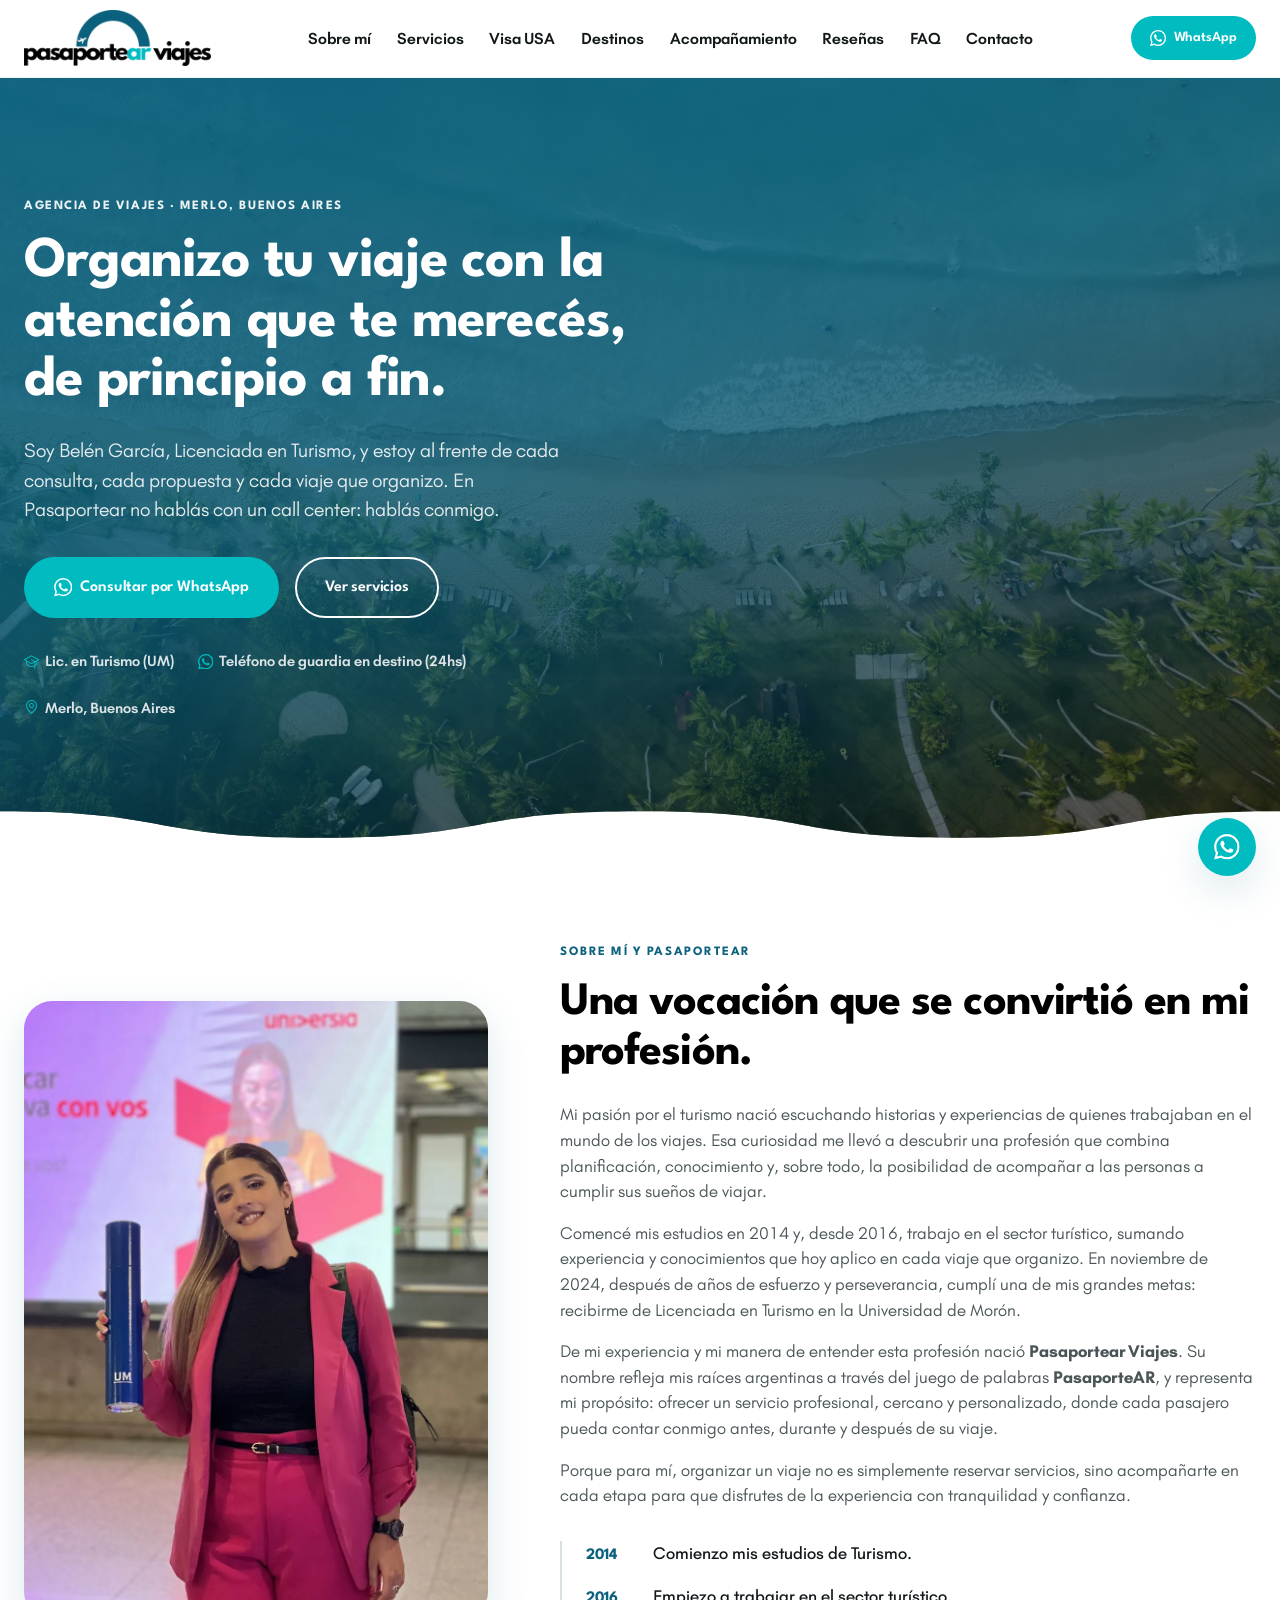
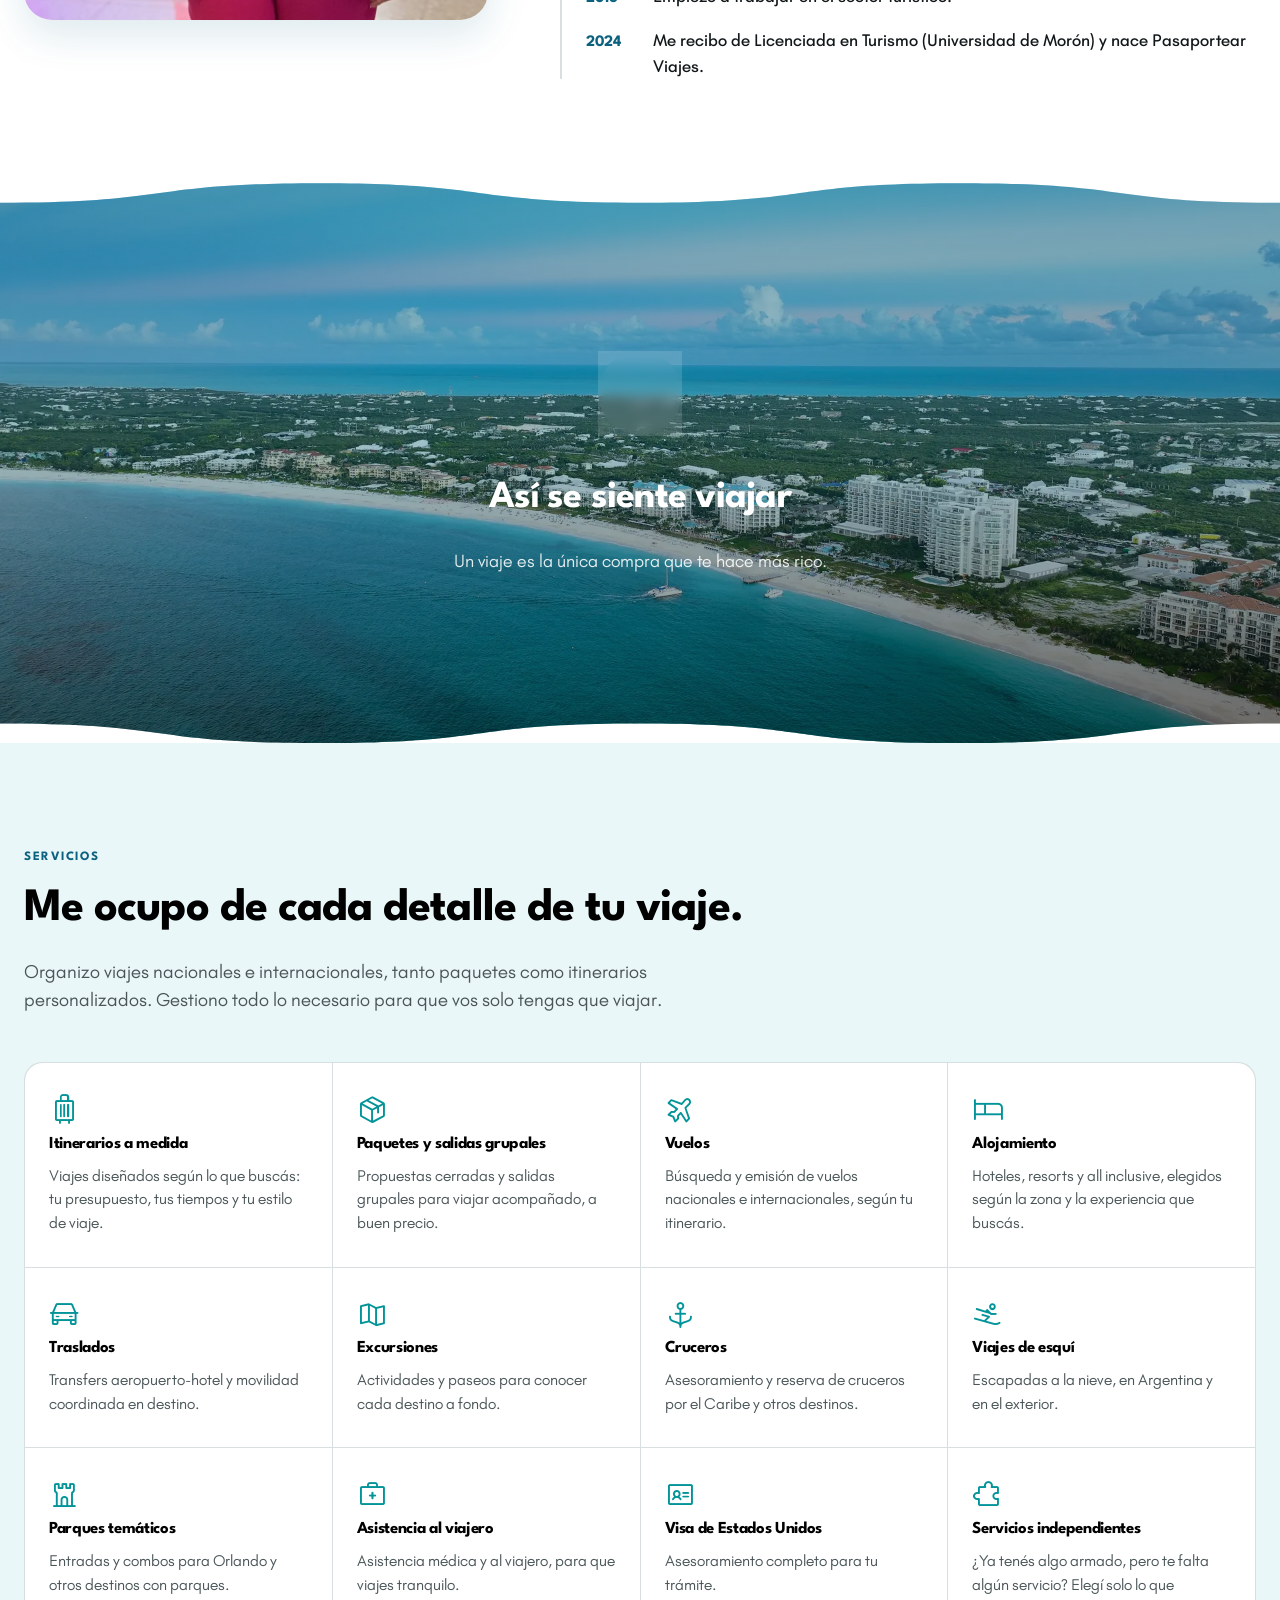
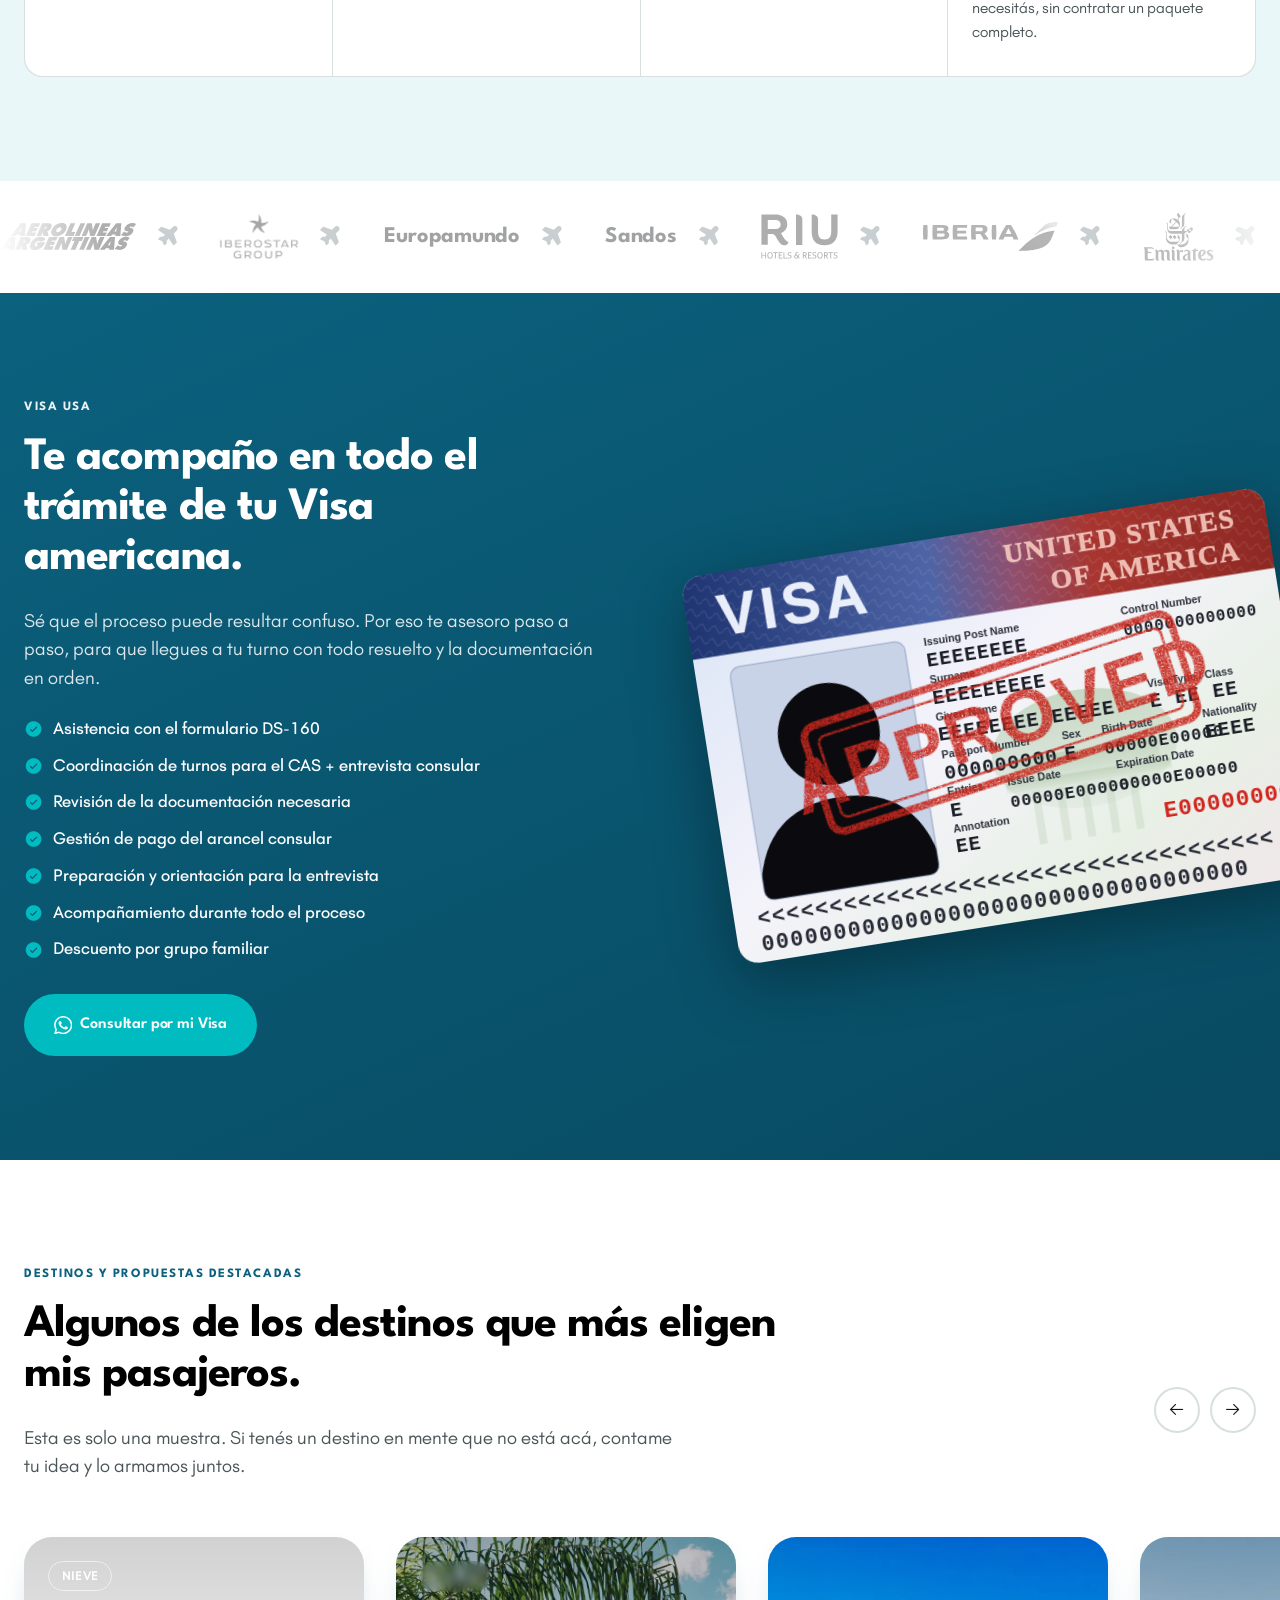
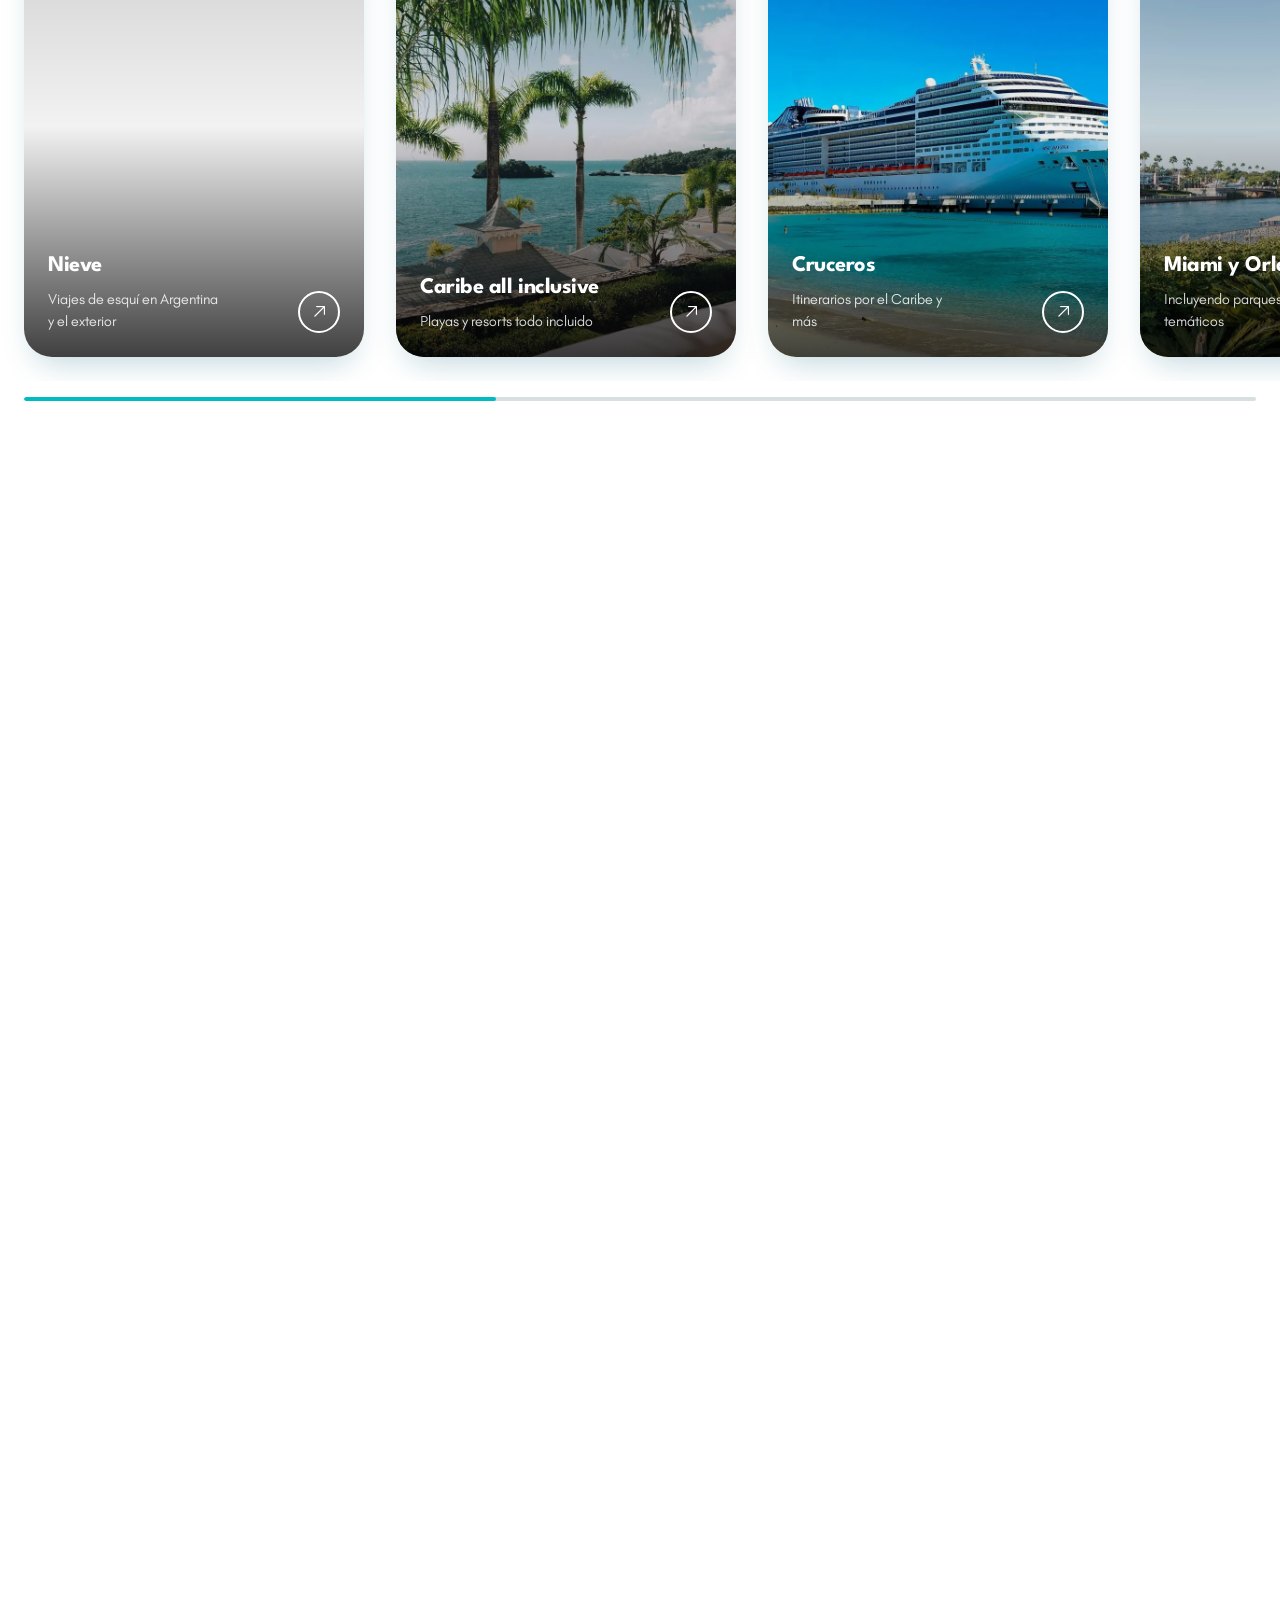
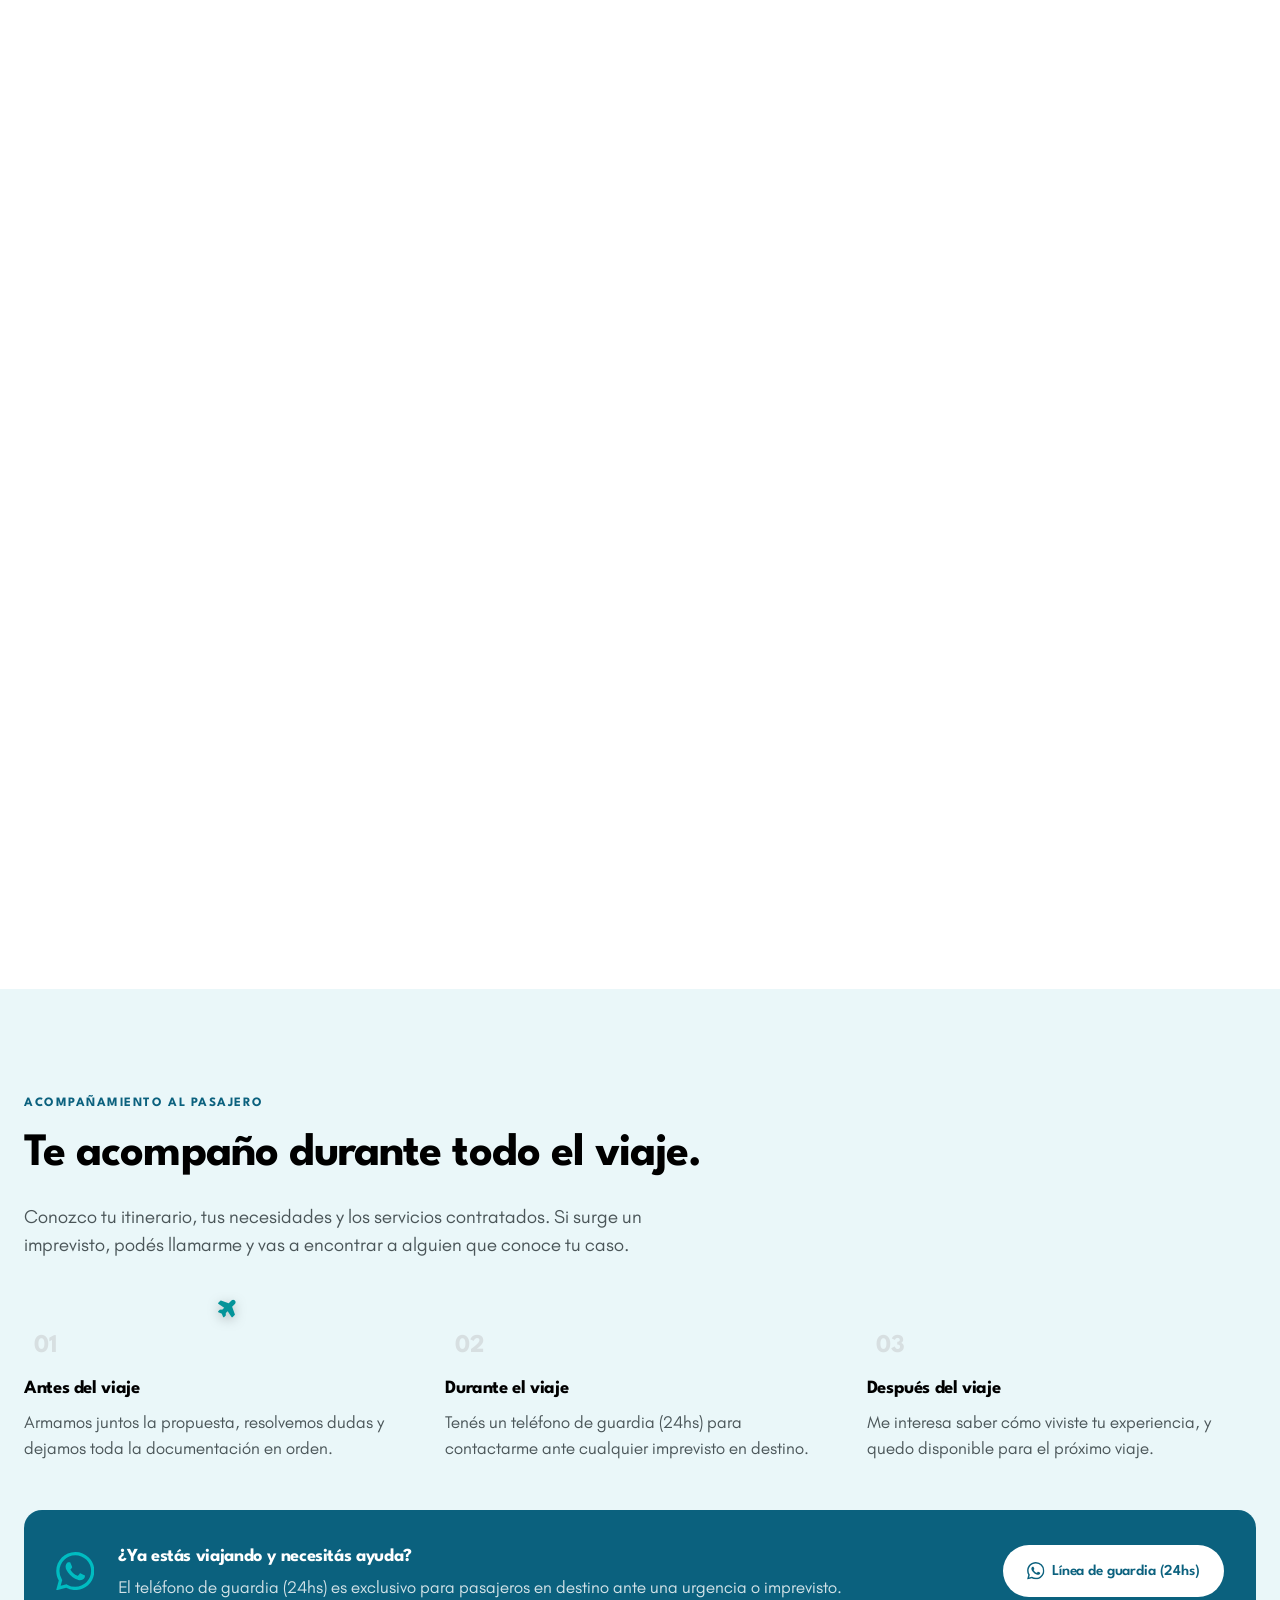
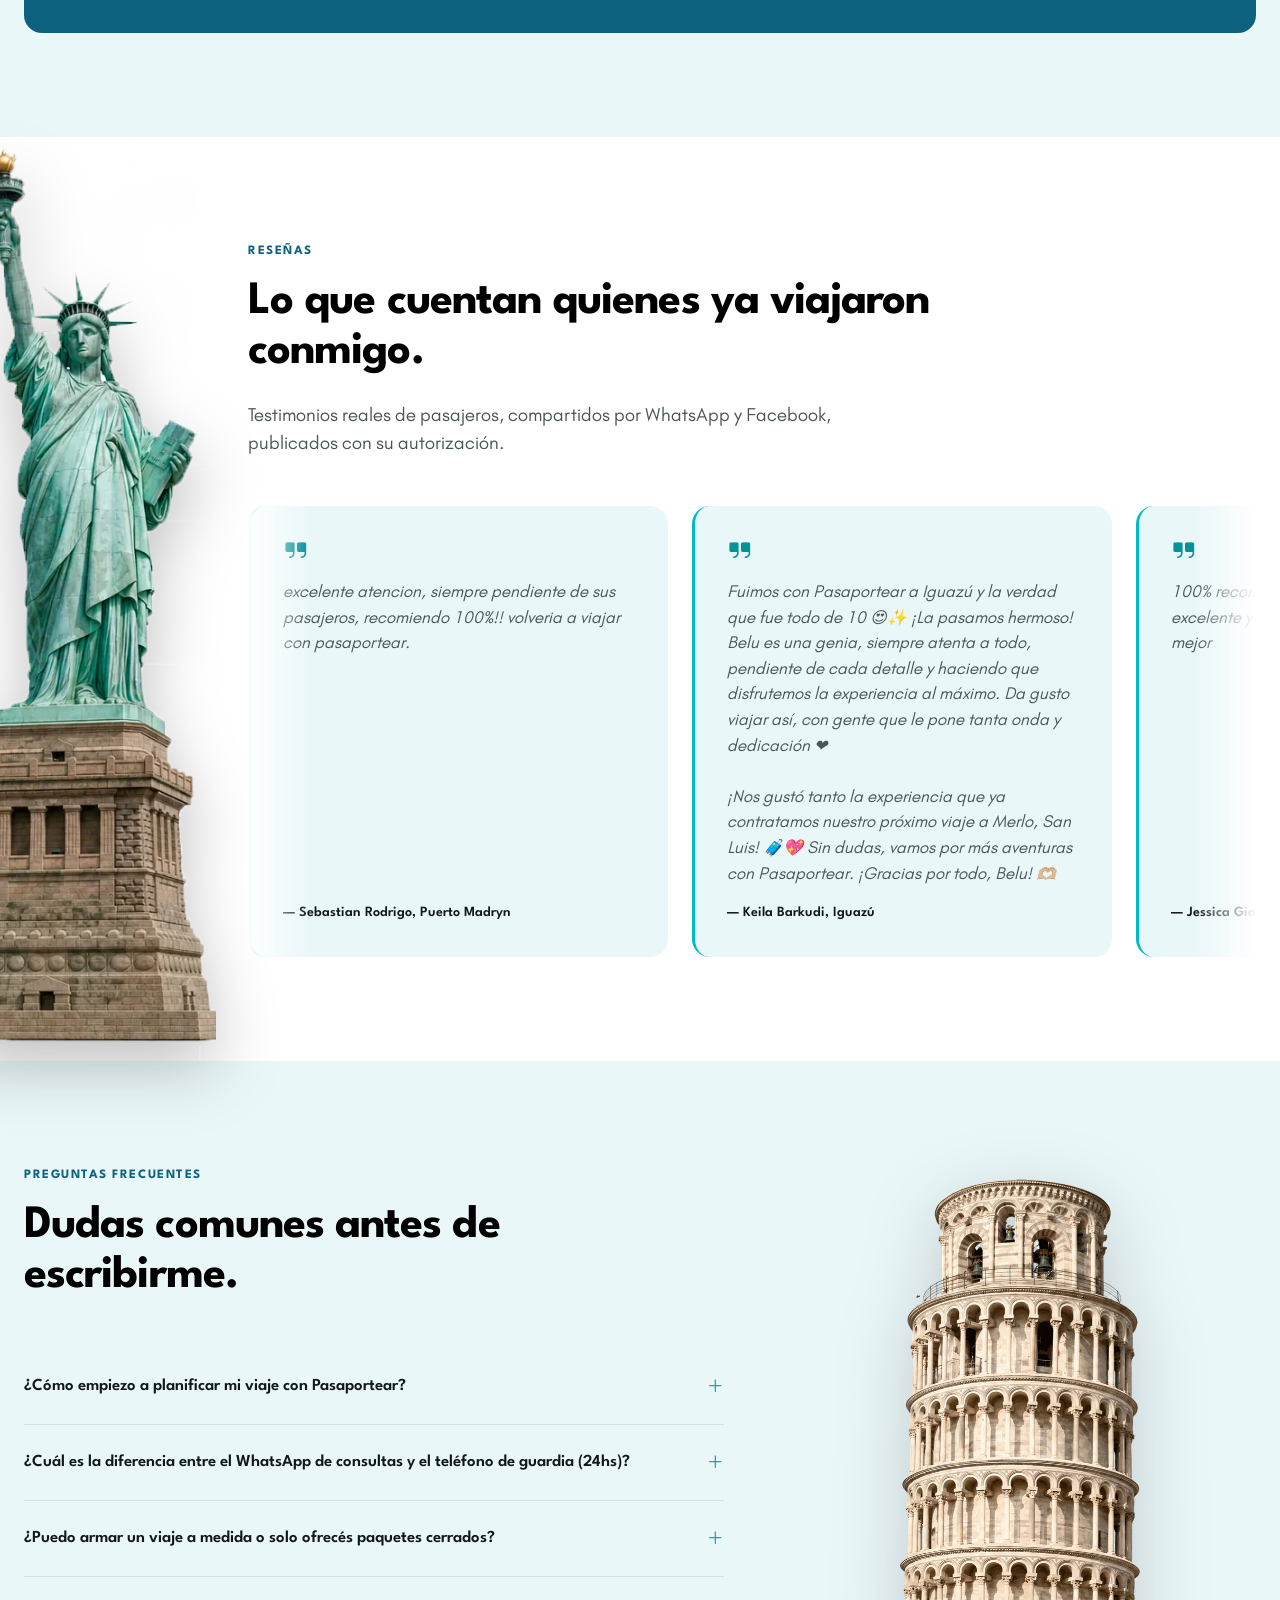
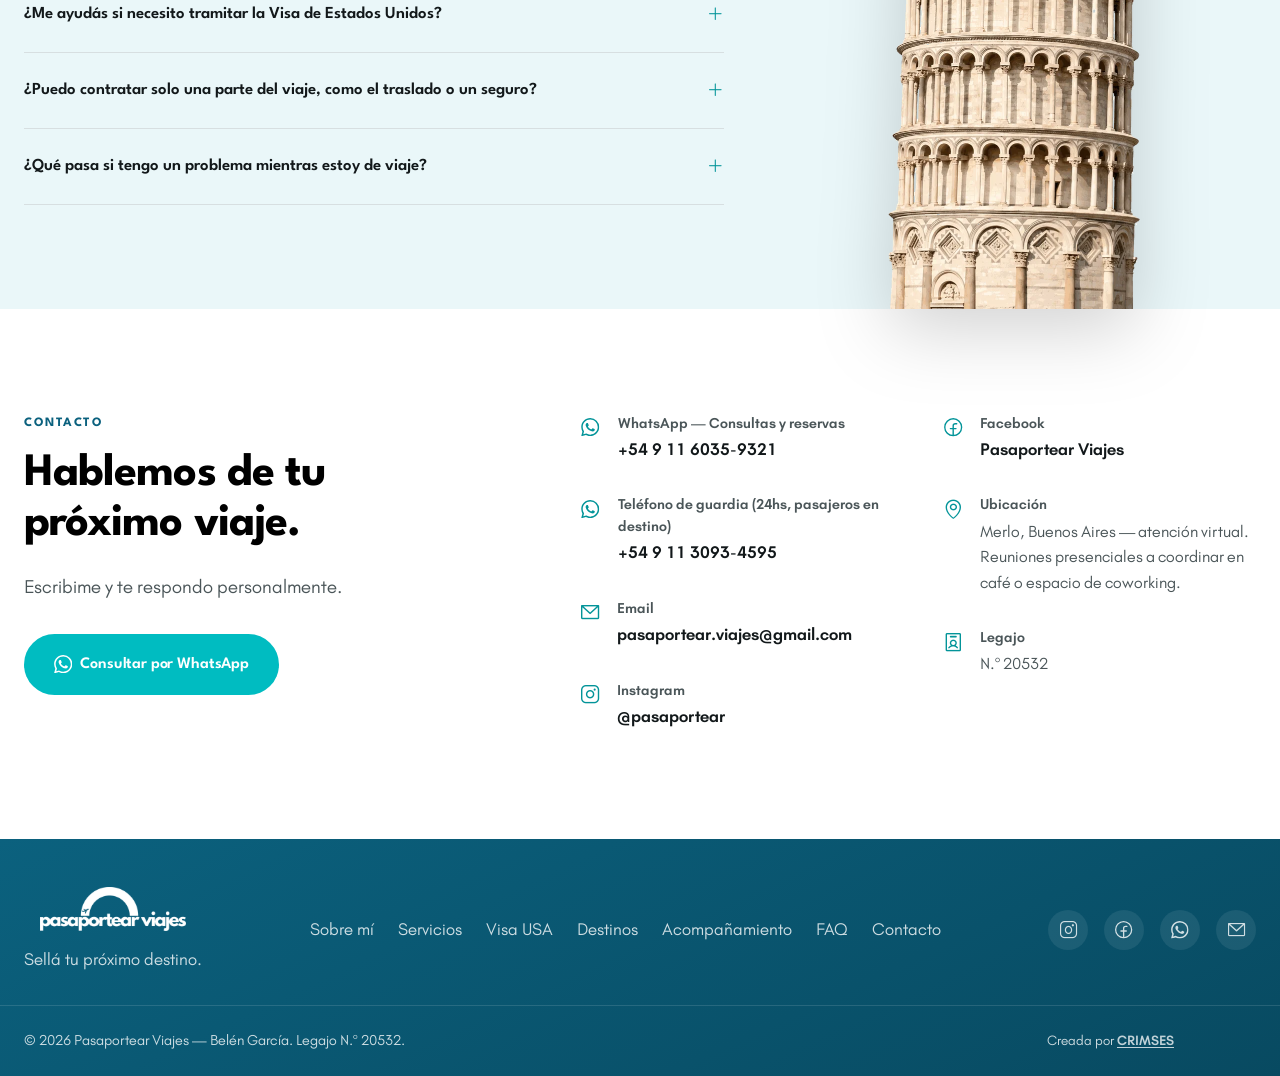
==== index.html @ 2d6febe3 "Facebook de contorno (Phosphor) y contacto con separacion uniforme (columnas independientes) Co-Auth" ====
<!DOCTYPE html>
<html lang="es-AR">
<head>
<meta charset="UTF-8">
<meta name="viewport" content="width=device-width, initial-scale=1.0">
<title>Pasaportear Viajes — Agencia de viajes personalizada | Belén García</title>
<meta name="description" content="Agencia de viajes a cargo de Belén García, Lic. en Turismo. Paquetes, itinerarios a medida, asesoramiento de Visa USA y acompañamiento personal antes, durante y después de tu viaje. Con base en Merlo, Buenos Aires.">

<!-- Favicon -->
<link rel="icon" type="image/png" href="assets/img/favicon.png?v=2">
<link rel="apple-touch-icon" href="assets/img/apple-touch-icon.png">

<!-- Fonts: preload self-hosted woff2 -->
<link rel="preload" href="assets/fonts/league-spartan-variable.woff2" as="font" type="font/woff2" crossorigin>
<link rel="preload" href="assets/fonts/glacial-indifference-regular.woff2" as="font" type="font/woff2" crossorigin>
<link rel="preload" href="assets/fonts/phosphor.woff2" as="font" type="font/woff2" crossorigin>
<link rel="preload" href="assets/fonts/phosphor-fill.woff2" as="font" type="font/woff2" crossorigin>

<!-- Imagen principal (LCP): se descarga en paralelo con el CSS -->
<link rel="preload" as="image" href="assets/img/hero-bg-v2-1920.webp"
      imagesrcset="assets/img/hero-bg-v2-960.webp 960w, assets/img/hero-bg-v2-1920.webp 1920w" imagesizes="100vw" fetchpriority="high">

<link rel="stylesheet" href="assets/css/style.css">
</head>
<body>

<!-- Íconos SVG (WhatsApp: Simple Icons, CC0 · Facebook: Phosphor Icons, MIT) -->
<svg style="display:none" aria-hidden="true">
  <symbol id="icon-facebook" viewBox="0 0 256 256"><path d="M128,24A104,104,0,1,0,232,128,104.11,104.11,0,0,0,128,24Zm8,191.63V152h24a8,8,0,0,0,0-16H136V112a16,16,0,0,1,16-16h16a8,8,0,0,0,0-16H152a32,32,0,0,0-32,32v24H96a8,8,0,0,0,0,16h24v63.63a88,88,0,1,1,16,0Z"/></symbol>
  <symbol id="icon-whatsapp" viewBox="0 0 24 24"><path d="M17.472 14.382c-.297-.149-1.758-.867-2.03-.967-.273-.099-.471-.148-.67.15-.197.297-.767.966-.94 1.164-.173.199-.347.223-.644.075-.297-.15-1.255-.463-2.39-1.475-.883-.788-1.48-1.761-1.653-2.059-.173-.297-.018-.458.13-.606.134-.133.298-.347.446-.52.149-.174.198-.298.298-.497.099-.198.05-.371-.025-.52-.075-.149-.669-1.612-.916-2.207-.242-.579-.487-.5-.669-.51-.173-.008-.371-.01-.57-.01-.198 0-.52.074-.792.372-.272.297-1.04 1.016-1.04 2.479 0 1.462 1.065 2.875 1.213 3.074.149.198 2.096 3.2 5.077 4.487.709.306 1.262.489 1.694.625.712.227 1.36.195 1.871.118.571-.085 1.758-.719 2.006-1.413.248-.694.248-1.289.173-1.413-.074-.124-.272-.198-.57-.347m-5.421 7.403h-.004a9.87 9.87 0 01-5.031-1.378l-.361-.214-3.741.982.998-3.648-.235-.374a9.86 9.86 0 01-1.51-5.26c.001-5.45 4.436-9.884 9.888-9.884 2.64 0 5.122 1.03 6.988 2.898a9.825 9.825 0 012.893 6.994c-.003 5.45-4.437 9.884-9.885 9.884m8.413-18.297A11.815 11.815 0 0012.05 0C5.495 0 .16 5.335.157 11.892c0 2.096.547 4.142 1.588 5.945L.057 24l6.305-1.654a11.882 11.882 0 005.683 1.448h.005c6.554 0 11.89-5.335 11.893-11.893a11.821 11.821 0 00-3.48-8.413Z"/></symbol>
</svg>

<a class="skip-link" href="#inicio">Saltar al contenido</a>

<!-- ======================= HEADER ======================= -->
<header class="site-header" id="site-header">
  <div class="container site-header__row">
    <a href="#inicio" class="site-header__brand" aria-label="Pasaportear Viajes - inicio">
      <img src="assets/img/logo-horizontal.webp" width="420" height="126" alt="Pasaportear Viajes" class="site-header__logo" fetchpriority="high">
    </a>

    <nav class="main-nav" id="main-nav" aria-label="Navegación principal">
      <ul class="main-nav__list">
        <li><a href="#sobre-mi">Sobre mí</a></li>
        <li><a href="#servicios">Servicios</a></li>
        <li><a href="#visa-usa">Visa USA</a></li>
        <li><a href="#destinos">Destinos</a></li>
        <li><a href="#acompanamiento">Acompañamiento</a></li>
        <li><a href="#resenas">Reseñas</a></li>
        <li><a href="#faq">FAQ</a></li>
        <li><a href="#contacto">Contacto</a></li>
      </ul>
    </nav>

    <div class="site-header__actions">
      <a href="https://wa.me/5491160359321?text=Hola%20Bel%C3%A9n%2C%20quiero%20consultar%20por%20un%20viaje"
         class="btn btn--whatsapp btn--sm" target="_blank" rel="noopener">
        <svg class="icon-svg icon-wa" aria-hidden="true"><use href="#icon-whatsapp"></use></svg> WhatsApp
      </a>
      <button class="nav-toggle" id="nav-toggle" aria-label="Abrir menú" aria-expanded="false" aria-controls="main-nav">
        <span></span><span></span><span></span>
      </button>
    </div>
  </div>
</header>

<!-- Floating WhatsApp (mobile persistent) -->
<a href="https://wa.me/5491160359321?text=Hola%20Bel%C3%A9n%2C%20quiero%20consultar%20por%20un%20viaje"
   class="whatsapp-float" target="_blank" rel="noopener" aria-label="Consultar por WhatsApp">
  <svg class="icon-svg icon-wa" aria-hidden="true"><use href="#icon-whatsapp"></use></svg>
</a>

<main id="inicio">

  <!-- Definiciones SVG reutilizables (bordes ondulados) -->
  <svg width="0" height="0" style="position: absolute" aria-hidden="true">
    <defs>
      <clipPath id="hero-wave-bottom" clipPathUnits="objectBoundingBox">
        <path d="M0,0
          L1,0
          L1,0.965
          C0.8625,0.965 0.8875,1 0.75,1
          C0.6125,1 0.6375,0.965 0.5,0.965
          C0.3625,0.965 0.3875,1 0.25,1
          C0.1125,1 0.1375,0.965 0,0.965
          Z" />
      </clipPath>
      <clipPath id="video-divider-wave" clipPathUnits="objectBoundingBox">
        <path d="M0,0.035
          C0.1375,0.035 0.1125,0 0.25,0
          C0.3875,0 0.3625,0.035 0.5,0.035
          C0.6375,0.035 0.6125,0 0.75,0
          C0.8875,0 0.8625,0.035 1,0.035
          L1,0.965
          C0.8625,0.965 0.8875,1 0.75,1
          C0.6125,1 0.6375,0.965 0.5,0.965
          C0.3625,0.965 0.3875,1 0.25,1
          C0.1125,1 0.1375,0.965 0,0.965
          Z" />
      </clipPath>
    </defs>
  </svg>

  <!-- ======================= 1. INICIO / HERO ======================= -->
  <section class="hero">
    <div class="hero__bg" aria-hidden="true">
      <img src="assets/img/hero-bg-v2-1920.webp" srcset="assets/img/hero-bg-v2-960.webp 960w, assets/img/hero-bg-v2-1920.webp 1920w" sizes="100vw" width="1920" height="1419" alt="" fetchpriority="high" decoding="async">
    </div>
    <div class="hero__polaroid" aria-hidden="true">
      <picture>
        <source media="(min-width: 901px)" srcset="assets/img/polaroid.webp">
        <!-- en celular las fotos están ocultas: se usa un pixel transparente y no se descarga nada -->
        <img src="[data-uri]" width="1024" height="1024" alt="" decoding="async">
      </picture>
    </div>
    <div class="container">
      <div class="hero__content reveal">
        <p class="eyebrow eyebrow--light">Agencia de viajes · Merlo, Buenos Aires</p>
        <h1 class="hero__title">Organizo tu viaje con la atención que te merecés, de principio a fin.</h1>
        <p class="hero__lead">
          Soy Belén García, Licenciada en Turismo, y estoy al frente de cada consulta, cada propuesta
          y cada viaje que organizo. En Pasaportear no hablás con un call center: hablás conmigo.
        </p>
        <div class="hero__actions">
          <a href="https://wa.me/5491160359321?text=Hola%20Bel%C3%A9n%2C%20quiero%20consultar%20por%20un%20viaje"
             class="btn btn--whatsapp btn--lg" target="_blank" rel="noopener">
            <svg class="icon-svg icon-wa" aria-hidden="true"><use href="#icon-whatsapp"></use></svg> Consultar por WhatsApp
          </a>
          <a href="#servicios" class="btn btn--ghost-light btn--lg">Ver servicios</a>
        </div>
        <ul class="hero__trust">
          <li><i class="ph ph-graduation-cap"></i> Lic. en Turismo (UM)</li>
          <li><svg class="icon-svg icon-wa" aria-hidden="true"><use href="#icon-whatsapp"></use></svg> Teléfono de guardia en destino (24hs)</li>
          <li><i class="ph ph-map-pin"></i> Merlo, Buenos Aires</li>
        </ul>
      </div>
    </div>
  </section>

  <!-- ======================= 2. SOBRE MÍ ======================= -->
  <section class="section" id="sobre-mi">
    <div class="container about__grid">
      <div class="about__media reveal">
        <img src="assets/img/belen-sobre-mi.webp" width="960" height="1280" alt="Belén García, Licenciada en Turismo, sonriendo con su diploma en la Universidad de Morón" class="about__photo" loading="lazy" decoding="async">
      </div>

      <div class="about__content reveal">
        <p class="eyebrow">Sobre mí y Pasaportear</p>
        <h2 class="section-title">Una vocación que se convirtió en mi profesión.</h2>
        <p>
          Mi pasión por el turismo nació escuchando historias y experiencias de quienes trabajaban
          en el mundo de los viajes. Esa curiosidad me llevó a descubrir una profesión que combina
          planificación, conocimiento y, sobre todo, la posibilidad de acompañar a las personas a
          cumplir sus sueños de viajar.
        </p>
        <p>
          Comencé mis estudios en 2014 y, desde 2016, trabajo en el sector turístico, sumando
          experiencia y conocimientos que hoy aplico en cada viaje que organizo. En noviembre de
          2024, después de años de esfuerzo y perseverancia, cumplí una de mis grandes metas:
          recibirme de Licenciada en Turismo en la Universidad de Morón.
        </p>
        <p>
          De mi experiencia y mi manera de entender esta profesión nació
          <strong>Pasaportear Viajes</strong>. Su nombre refleja mis raíces argentinas a través del
          juego de palabras <strong>PasaporteAR</strong>, y representa mi propósito: ofrecer un
          servicio profesional, cercano y personalizado, donde cada pasajero pueda contar conmigo
          antes, durante y después de su viaje.
        </p>
        <p>
          Porque para mí, organizar un viaje no es simplemente reservar servicios, sino
          acompañarte en cada etapa para que disfrutes de la experiencia con tranquilidad y
          confianza.
        </p>

        <ol class="timeline">
          <li class="timeline__item">
            <span class="timeline__year">2014</span>
            <span class="timeline__text">Comienzo mis estudios de Turismo.</span>
          </li>
          <li class="timeline__item">
            <span class="timeline__year">2016</span>
            <span class="timeline__text">Empiezo a trabajar en el sector turístico.</span>
          </li>
          <li class="timeline__item">
            <span class="timeline__year">2024</span>
            <span class="timeline__text">Me recibo de Licenciada en Turismo (Universidad de Morón) y nace Pasaportear Viajes.</span>
          </li>
        </ol>
      </div>
    </div>
  </section>

  <section class="video-divider reveal" id="video-divider" aria-label="Video de Pasaportear Viajes">
    <div class="video-divider__media">
      <img src="assets/img/turcas-y-caicos.webp" width="1920" height="1080" alt="" class="video-divider__poster" loading="lazy" decoding="async">
    </div>
    <div class="video-divider__overlay">
      <button type="button" class="video-divider__play" id="video-divider-play" aria-label="Reproducir video">
        <i class="ph-fill ph-play"></i>
      </button>
      <h2 class="video-divider__title">Así se siente viajar</h2>
      <p class="video-divider__subtitle">Un viaje es la única compra que te hace más rico.</p>
    </div>
    <video class="video-divider__video" id="video-divider-video" playsinline preload="none"
           data-poster="assets/img/turcas-y-caicos.webp">
      <source src="assets/video/sobre-mi-servicios.mp4" type="video/mp4">
    </video>
  </section>

  <!-- ======================= 3. SERVICIOS ======================= -->
  <section class="section section--alt" id="servicios">
    <div class="container">
      <div class="section-head reveal">
        <p class="eyebrow">Servicios</p>
        <h2 class="section-title">Me ocupo de cada detalle de tu viaje.</h2>
        <p class="section-lead">
          Organizo viajes nacionales e internacionales, tanto paquetes como itinerarios
          personalizados. Gestiono todo lo necesario para que vos solo tengas que viajar.
        </p>
      </div>

      <div class="services-grid">
        <article class="service-card reveal">
          <i class="ph ph-suitcase-rolling service-card__icon"></i>
          <h3><a class="service-card__link" href="https://wa.me/5491160359321?text=Hola%20Bel%C3%A9n%2C%20quiero%20consultar%20por%20un%20itinerario%20a%20medida" target="_blank" rel="noopener">Itinerarios a medida</a></h3>
          <p>Viajes diseñados según lo que buscás: tu presupuesto, tus tiempos y tu estilo de viaje.</p>
        </article>
        <article class="service-card reveal">
          <i class="ph ph-package service-card__icon"></i>
          <h3><a class="service-card__link" href="https://wa.me/5491160359321?text=Hola%20Bel%C3%A9n%2C%20quiero%20consultar%20por%20paquetes%20y%20salidas%20grupales" target="_blank" rel="noopener">Paquetes y salidas grupales</a></h3>
          <p>Propuestas cerradas y salidas grupales para viajar acompañado, a buen precio.</p>
        </article>
        <article class="service-card reveal">
          <i class="ph ph-airplane-tilt service-card__icon"></i>
          <h3><a class="service-card__link" href="https://wa.me/5491160359321?text=Hola%20Bel%C3%A9n%2C%20quiero%20consultar%20por%20vuelos" target="_blank" rel="noopener">Vuelos</a></h3>
          <p>Búsqueda y emisión de vuelos nacionales e internacionales, según tu itinerario.</p>
        </article>
        <article class="service-card reveal">
          <i class="ph ph-bed service-card__icon"></i>
          <h3><a class="service-card__link" href="https://wa.me/5491160359321?text=Hola%20Bel%C3%A9n%2C%20quiero%20consultar%20por%20alojamiento" target="_blank" rel="noopener">Alojamiento</a></h3>
          <p>Hoteles, resorts y all inclusive, elegidos según la zona y la experiencia que buscás.</p>
        </article>
        <article class="service-card reveal">
          <i class="ph ph-car service-card__icon"></i>
          <h3><a class="service-card__link" href="https://wa.me/5491160359321?text=Hola%20Bel%C3%A9n%2C%20quiero%20consultar%20por%20traslados" target="_blank" rel="noopener">Traslados</a></h3>
          <p>Transfers aeropuerto-hotel y movilidad coordinada en destino.</p>
        </article>
        <article class="service-card reveal">
          <i class="ph ph-map-trifold service-card__icon"></i>
          <h3><a class="service-card__link" href="https://wa.me/5491160359321?text=Hola%20Bel%C3%A9n%2C%20quiero%20consultar%20por%20excursiones" target="_blank" rel="noopener">Excursiones</a></h3>
          <p>Actividades y paseos para conocer cada destino a fondo.</p>
        </article>
        <article class="service-card reveal">
          <i class="ph ph-anchor service-card__icon"></i>
          <h3><a class="service-card__link" href="https://wa.me/5491160359321?text=Hola%20Bel%C3%A9n%2C%20quiero%20consultar%20por%20un%20crucero" target="_blank" rel="noopener">Cruceros</a></h3>
          <p>Asesoramiento y reserva de cruceros por el Caribe y otros destinos.</p>
        </article>
        <article class="service-card reveal">
          <i class="ph ph-person-simple-ski service-card__icon"></i>
          <h3><a class="service-card__link" href="https://wa.me/5491160359321?text=Hola%20Bel%C3%A9n%2C%20quiero%20consultar%20por%20un%20viaje%20de%20esqu%C3%AD" target="_blank" rel="noopener">Viajes de esquí</a></h3>
          <p>Escapadas a la nieve, en Argentina y en el exterior.</p>
        </article>
        <article class="service-card reveal">
          <i class="ph ph-castle-turret service-card__icon"></i>
          <h3><a class="service-card__link" href="https://wa.me/5491160359321?text=Hola%20Bel%C3%A9n%2C%20quiero%20consultar%20por%20parques%20tem%C3%A1ticos" target="_blank" rel="noopener">Parques temáticos</a></h3>
          <p>Entradas y combos para Orlando y otros destinos con parques.</p>
        </article>
        <article class="service-card reveal">
          <i class="ph ph-first-aid-kit service-card__icon"></i>
          <h3><a class="service-card__link" href="https://wa.me/5491160359321?text=Hola%20Bel%C3%A9n%2C%20quiero%20consultar%20por%20asistencia%20al%20viajero" target="_blank" rel="noopener">Asistencia al viajero</a></h3>
          <p>Asistencia médica y al viajero, para que viajes tranquilo.</p>
        </article>
        <article class="service-card reveal">
          <i class="ph ph-identification-card service-card__icon"></i>
          <h3><a class="service-card__link" href="https://wa.me/5491160359321?text=Hola%20Bel%C3%A9n%2C%20quiero%20consultar%20por%20la%20Visa%20de%20Estados%20Unidos" target="_blank" rel="noopener">Visa de Estados Unidos</a></h3>
          <p>Asesoramiento completo para tu trámite.</p>
        </article>
        <article class="service-card reveal">
          <i class="ph ph-puzzle-piece service-card__icon"></i>
          <h3><a class="service-card__link" href="https://wa.me/5491160359321?text=Hola%20Bel%C3%A9n%2C%20quiero%20consultar%20por%20un%20servicio%20suelto" target="_blank" rel="noopener">Servicios independientes</a></h3>
          <p>¿Ya tenés algo armado, pero te falta algún servicio? Elegí solo lo que necesitás, sin contratar un paquete completo.</p>
        </article>
      </div>
    </div>
  </section>

  <!-- ======================= MARCAS ======================= -->
  <section class="brands" aria-label="Marcas con las que trabajo">
    <div class="brands-carousel">
      <ul class="brands-track">
        <li><img class="brand-logo brand-logo--aerolineas" src="assets/img/marcas/aerolineas-argentinas.svg" width="2578" height="513" alt="Aerolíneas Argentinas" loading="lazy" decoding="async"><i class="ph-fill ph-airplane-tilt" aria-hidden="true"></i></li>
        <li><img class="brand-logo brand-logo--iberostar" src="assets/img/marcas/iberostar.jpg" width="420" height="247" alt="Iberostar" loading="lazy" decoding="async"><i class="ph-fill ph-airplane-tilt" aria-hidden="true"></i></li>
        <li><span class="brand-name">Europamundo</span><i class="ph-fill ph-airplane-tilt" aria-hidden="true"></i></li>
        <li><span class="brand-name">Sandos</span><i class="ph-fill ph-airplane-tilt" aria-hidden="true"></i></li>
        <li><img class="brand-logo brand-logo--riu" src="assets/img/marcas/riu.svg" width="91" height="54" alt="RIU" loading="lazy" decoding="async"><i class="ph-fill ph-airplane-tilt" aria-hidden="true"></i></li>
        <li><img class="brand-logo brand-logo--iberia" src="assets/img/marcas/iberia.svg" width="400" height="88" alt="Iberia" loading="lazy" decoding="async"><i class="ph-fill ph-airplane-tilt" aria-hidden="true"></i></li>
        <li><img class="brand-logo brand-logo--emirates" src="assets/img/marcas/emirates.svg" width="131" height="90" alt="Emirates" loading="lazy" decoding="async"><i class="ph-fill ph-airplane-tilt" aria-hidden="true"></i></li>
        <li><img class="brand-logo brand-logo--latam" src="assets/img/marcas/latam.svg" width="2670" height="630" alt="LATAM" loading="lazy" decoding="async"><i class="ph-fill ph-airplane-tilt" aria-hidden="true"></i></li>
        <li><img class="brand-logo brand-logo--jetsmart" src="assets/img/marcas/jetsmart.svg" width="226" height="53" alt="JetSMART" loading="lazy" decoding="async"><i class="ph-fill ph-airplane-tilt" aria-hidden="true"></i></li>
        <li><img class="brand-logo brand-logo--hertz" src="assets/img/marcas/hertz.svg" width="612" height="296" alt="Hertz" loading="lazy" decoding="async"><i class="ph-fill ph-airplane-tilt" aria-hidden="true"></i></li>
      </ul>
    </div>
  </section>

  <!-- ======================= 4. VISA USA ======================= -->
  <section class="visa" id="visa-usa">
    <div class="container visa__grid">
      <div class="visa__content reveal">
        <p class="eyebrow eyebrow--light">Visa USA</p>
        <h2 class="section-title section-title--light">Te acompaño en todo el trámite de tu Visa americana.</h2>
        <p class="visa__lead">
          Sé que el proceso puede resultar confuso. Por eso te asesoro paso a paso, para que llegues
          a tu turno con todo resuelto y la documentación en orden.
        </p>
        <ul class="check-list">
          <li><i class="ph-fill ph-check-circle"></i> Asistencia con el formulario DS-160</li>
          <li><i class="ph-fill ph-check-circle"></i> Coordinación de turnos para el CAS + entrevista consular</li>
          <li><i class="ph-fill ph-check-circle"></i> Revisión de la documentación necesaria</li>
          <li><i class="ph-fill ph-check-circle"></i> Gestión de pago del arancel consular</li>
          <li><i class="ph-fill ph-check-circle"></i> Preparación y orientación para la entrevista</li>
          <li><i class="ph-fill ph-check-circle"></i> Acompañamiento durante todo el proceso</li>
          <li><i class="ph-fill ph-check-circle"></i> Descuento por grupo familiar</li>
        </ul>
        <a href="https://wa.me/5491160359321?text=Hola%20Bel%C3%A9n%2C%20quiero%20consultar%20por%20la%20Visa%20de%20Estados%20Unidos"
           class="btn btn--whatsapp btn--lg" target="_blank" rel="noopener">
          <svg class="icon-svg icon-wa" aria-hidden="true"><use href="#icon-whatsapp"></use></svg> Consultar por mi Visa
        </a>
      </div>
      <div class="visa__media reveal">
        <img loading="lazy" src="assets/img/visa-aprobada.svg" width="1200" height="798" alt="Visa de Estados Unidos con el sello APPROVED" class="visa__photo">
      </div>
    </div>
  </section>

  <!-- ======================= 5. DESTINOS ======================= -->
  <section class="section" id="destinos">
    <div class="destinos-sticky">
    <div class="container">
      <div class="destinos-head">
        <div class="section-head reveal">
          <p class="eyebrow">Destinos y propuestas destacadas</p>
          <h2 class="section-title">Algunos de los destinos que más eligen mis pasajeros.</h2>
          <p class="section-lead">
            Esta es solo una muestra. Si tenés un destino en mente que no está acá, contame tu idea y
            lo armamos juntos.
          </p>
        </div>
        <div class="destinos-nav">
          <button type="button" class="destinos-nav__btn" data-destinos-dir="-1" aria-label="Ver destino anterior">
            <i class="ph ph-arrow-left"></i>
          </button>
          <button type="button" class="destinos-nav__btn" data-destinos-dir="1" aria-label="Ver destino siguiente">
            <i class="ph ph-arrow-right"></i>
          </button>
        </div>
      </div>
    </div>

    <div class="destinos-carousel" id="destinos-carousel" tabindex="0" role="region" aria-label="Carrusel de destinos">
      <div class="destinos-track">
        <a class="destino-card reveal"
           href="https://wa.me/5491160359321?text=Hola%20Bel%C3%A9n%2C%20quiero%20consultar%20por%20un%20viaje%20a%20la%20nieve"
           target="_blank" rel="noopener">
          <div class="destino-card__bg">
            <img src="assets/img/destinos/bariloche.webp" width="900" height="1200" alt="Nieve en Bariloche" loading="lazy" decoding="async">
          </div>
          <div class="destino-card__content">
            <span class="destino-card__tag">Nieve</span>
            <div class="destino-card__bottom">
              <div class="destino-card__text">
                <h3>Nieve</h3>
                <p>Viajes de esquí en Argentina y el exterior</p>
              </div>
              <span class="destino-card__arrow" aria-hidden="true"><i class="ph ph-arrow-up-right"></i></span>
            </div>
          </div>
        </a>

        <a class="destino-card reveal"
           href="https://wa.me/5491160359321?text=Hola%20Bel%C3%A9n%2C%20quiero%20consultar%20por%20el%20Caribe%20all%20inclusive"
           target="_blank" rel="noopener">
          <div class="destino-card__bg">
            <img src="assets/img/destinos/caribe.webp" width="1350" height="900" alt="Playa de Punta Cana, Caribe" loading="lazy" decoding="async">
          </div>
          <div class="destino-card__content">
            <span class="destino-card__tag">Playas</span>
            <div class="destino-card__bottom">
              <div class="destino-card__text">
                <h3>Caribe all inclusive</h3>
                <p>Playas y resorts todo incluido</p>
              </div>
              <span class="destino-card__arrow" aria-hidden="true"><i class="ph ph-arrow-up-right"></i></span>
            </div>
          </div>
        </a>

        <a class="destino-card reveal"
           href="https://wa.me/5491160359321?text=Hola%20Bel%C3%A9n%2C%20quiero%20consultar%20por%20un%20crucero"
           target="_blank" rel="noopener">
          <div class="destino-card__bg">
            <img src="assets/img/destinos/crucero.webp" width="1200" height="900" alt="Atardecer desde un crucero" loading="lazy" decoding="async">
          </div>
          <div class="destino-card__content">
            <span class="destino-card__tag">Cruceros</span>
            <div class="destino-card__bottom">
              <div class="destino-card__text">
                <h3>Cruceros</h3>
                <p>Itinerarios por el Caribe y más</p>
              </div>
              <span class="destino-card__arrow" aria-hidden="true"><i class="ph ph-arrow-up-right"></i></span>
            </div>
          </div>
        </a>

        <a class="destino-card reveal"
           href="https://wa.me/5491160359321?text=Hola%20Bel%C3%A9n%2C%20quiero%20consultar%20por%20Miami%20y%20Orlando"
           target="_blank" rel="noopener">
          <div class="destino-card__bg">
            <img src="assets/img/destinos/miami.webp" width="1350" height="900" alt="Skyline de Miami" loading="lazy" decoding="async">
          </div>
          <div class="destino-card__content">
            <span class="destino-card__tag">Ciudad</span>
            <div class="destino-card__bottom">
              <div class="destino-card__text">
                <h3>Miami y Orlando</h3>
                <p>Incluyendo parques temáticos</p>
              </div>
              <span class="destino-card__arrow" aria-hidden="true"><i class="ph ph-arrow-up-right"></i></span>
            </div>
          </div>
        </a>

        <a class="destino-card reveal"
           href="https://wa.me/5491160359321?text=Hola%20Bel%C3%A9n%2C%20quiero%20consultar%20por%20un%20viaje%20a%20Brasil"
           target="_blank" rel="noopener">
          <div class="destino-card__bg">
            <img src="assets/img/destinos/brasil.webp" width="900" height="1125" alt="Atardecer en Ipanema, Río de Janeiro" loading="lazy" decoding="async">
          </div>
          <div class="destino-card__content">
            <span class="destino-card__tag">Playas</span>
            <div class="destino-card__bottom">
              <div class="destino-card__text">
                <h3>Brasil</h3>
                <p>Playas y circuitos</p>
              </div>
              <span class="destino-card__arrow" aria-hidden="true"><i class="ph ph-arrow-up-right"></i></span>
            </div>
          </div>
        </a>

        <a class="destino-card reveal"
           href="https://wa.me/5491160359321?text=Hola%20Bel%C3%A9n%2C%20quiero%20consultar%20por%20un%20viaje%20nacional"
           target="_blank" rel="noopener">
          <div class="destino-card__bg">
            <img src="assets/img/destinos/argentina.webp" width="900" height="1350" alt="Obelisco de Buenos Aires" loading="lazy" decoding="async">
          </div>
          <div class="destino-card__content">
            <span class="destino-card__tag">Argentina</span>
            <div class="destino-card__bottom">
              <div class="destino-card__text">
                <h3>Destinos nacionales</h3>
                <p>Argentina, a medida</p>
              </div>
              <span class="destino-card__arrow" aria-hidden="true"><i class="ph ph-arrow-up-right"></i></span>
            </div>
          </div>
        </a>

        <a class="destino-card reveal"
           href="https://wa.me/5491160359321?text=Hola%20Bel%C3%A9n%2C%20quiero%20consultar%20por%20un%20circuito%20por%20Europa"
           target="_blank" rel="noopener">
          <div class="destino-card__bg">
            <img src="assets/img/destinos/europa.webp" width="1200" height="756" alt="El Coliseo de Roma al atardecer" loading="lazy" decoding="async" style="object-position: 10% 50%">
          </div>
          <div class="destino-card__content">
            <span class="destino-card__tag">Circuitos</span>
            <div class="destino-card__bottom">
              <div class="destino-card__text">
                <h3>Europa</h3>
                <p>Circuitos por Europa</p>
              </div>
              <span class="destino-card__arrow" aria-hidden="true"><i class="ph ph-arrow-up-right"></i></span>
            </div>
          </div>
        </a>

        <a class="destino-card reveal"
           href="https://wa.me/5491160359321?text=Hola%20Bel%C3%A9n%2C%20quiero%20consultar%20por%20un%20circuito%20ex%C3%B3tico%20por%20%C3%81frica"
           target="_blank" rel="noopener">
          <div class="destino-card__bg">
            <img src="assets/img/destinos/exoticos.webp" width="1200" height="799" alt="Elefantes frente al Kilimanjaro, en Amboseli" loading="lazy" decoding="async" style="object-position: 24% 50%">
          </div>
          <div class="destino-card__content">
            <span class="destino-card__tag">Exóticos</span>
            <div class="destino-card__bottom">
              <div class="destino-card__text">
                <h3>África</h3>
                <p>Circuitos exóticos</p>
              </div>
              <span class="destino-card__arrow" aria-hidden="true"><i class="ph ph-arrow-up-right"></i></span>
            </div>
          </div>
        </a>

        <a class="destino-card reveal"
           href="https://wa.me/5491160359321?text=Hola%20Bel%C3%A9n%2C%20quiero%20consultar%20por%20un%20viaje%20al%20Sudeste%20Asi%C3%A1tico%20(Tailandia%20y%20Phi%20Phi)"
           target="_blank" rel="noopener">
          <div class="destino-card__bg">
            <img src="assets/img/destinos/asia.webp" width="1200" height="739" alt="Barcos tradicionales en Maya Bay, Phi Phi" loading="lazy" decoding="async" style="object-position: 38% 50%">
          </div>
          <div class="destino-card__content">
            <span class="destino-card__tag">Circuitos</span>
            <div class="destino-card__bottom">
              <div class="destino-card__text">
                <h3>Sudeste Asiático</h3>
                <p>Tailandia y Phi Phi</p>
              </div>
              <span class="destino-card__arrow" aria-hidden="true"><i class="ph ph-arrow-up-right"></i></span>
            </div>
          </div>
        </a>
      </div>
    </div>

    <div class="container">
      <div class="destinos-progress" aria-hidden="true"><span class="destinos-progress__bar"></span></div>
    </div>
    </div>
  </section>

  <!-- ======================= 6. ACOMPAÑAMIENTO ======================= -->
  <section class="section section--alt" id="acompanamiento">
    <div class="container">
      <div class="section-head reveal">
        <p class="eyebrow">Acompañamiento al pasajero</p>
        <h2 class="section-title">Te acompaño durante todo el viaje.</h2>
        <p class="section-lead">
          Conozco tu itinerario, tus necesidades y los servicios contratados. Si surge un
          imprevisto, podés llamarme y vas a encontrar a alguien que conoce tu caso.
        </p>
      </div>

      <div class="process">
        <div class="process__track" aria-hidden="true">
          <span class="process__dot"></span>
          <span class="process__dot"></span>
          <span class="process__dot"></span>
          <span class="process__dot"></span>
          <span class="process__dot"></span>
          <span class="process__dot"></span>
          <span class="process__dot"></span>
          <span class="process__dot"></span>
          <span class="process__dot"></span>
          <span class="process__dot"></span>
          <span class="process__dot"></span>
          <span class="process__dot"></span>
          <span class="process__dot"></span>
          <span class="process__dot"></span>
          <span class="process__dot"></span>
          <span class="process__dot"></span>
          <i class="ph-fill ph-airplane-tilt process__plane"></i>
        </div>
        <div class="process__step reveal" data-step="1">
          <span class="process__num">01</span>
          <h3>Antes del viaje</h3>
          <p>Armamos juntos la propuesta, resolvemos dudas y dejamos toda la documentación en orden.</p>
        </div>
        <div class="process__step reveal" data-step="2">
          <span class="process__num">02</span>
          <h3>Durante el viaje</h3>
          <p>Tenés un teléfono de guardia (24hs) para contactarme ante cualquier imprevisto en destino.</p>
        </div>
        <div class="process__step reveal" data-step="3">
          <span class="process__num">03</span>
          <h3>Después del viaje</h3>
          <p>Me interesa saber cómo viviste tu experiencia, y quedo disponible para el próximo viaje.</p>
        </div>
      </div>

      <div class="guard-banner reveal">
        <svg class="icon-svg guard-banner__icon" aria-hidden="true"><use href="#icon-whatsapp"></use></svg>
        <div class="guard-banner__text">
          <h3>¿Ya estás viajando y necesitás ayuda?</h3>
          <p>El teléfono de guardia (24hs) es exclusivo para pasajeros en destino ante una urgencia o imprevisto.</p>
        </div>
        <a href="https://wa.me/5491130934595?text=Hola%20Bel%C3%A9n%2C%20soy%20pasajero%20en%20viaje%20y%20necesito%20ayuda%20urgente" class="btn btn--petrol btn--md" target="_blank" rel="noopener">
          <svg class="icon-svg icon-wa" aria-hidden="true"><use href="#icon-whatsapp"></use></svg> Línea de guardia (24hs)
        </a>
      </div>
    </div>
  </section>

  <!-- ======================= 7. RESEÑAS ======================= -->
  <section class="section" id="resenas">
    <div class="resenas__media reveal">
      <img src="assets/img/estatua-libertad.webp" width="1024" height="1024" alt="" class="resenas__decor" loading="lazy">
    </div>
    <div class="container resenas__layout">
      <div class="resenas__content">
        <div class="section-head reveal">
          <p class="eyebrow">Reseñas</p>
          <h2 class="section-title">Lo que cuentan quienes ya viajaron conmigo.</h2>
          <p class="section-lead">
            Testimonios reales de pasajeros, compartidos por WhatsApp y Facebook, publicados con su
            autorización.
          </p>
        </div>

        <div class="testimonials-carousel reveal">
          <div class="testimonials-track">
          <blockquote class="testimonial-card">
            <i class="ph-fill ph-quotes testimonial-card__icon"></i>
            <p class="testimonial-card__text">excelente atencion, siempre pendiente de sus pasajeros, recomiendo 100%!! volveria a viajar con pasaportear.</p>
            <footer>— Sebastian Rodrigo, Puerto Madryn</footer>
          </blockquote>
          <blockquote class="testimonial-card">
            <i class="ph-fill ph-quotes testimonial-card__icon"></i>
            <p class="testimonial-card__text">Fuimos con Pasaportear a Iguazú y la verdad que fue todo de 10 😍✨ ¡La pasamos hermoso! Belu es una genia, siempre atenta a todo, pendiente de cada detalle y haciendo que disfrutemos la experiencia al máximo. Da gusto viajar así, con gente que le pone tanta onda y dedicación ❤️<br><br>¡Nos gustó tanto la experiencia que ya contratamos nuestro próximo viaje a Merlo, San Luis! 🧳💖 Sin dudas, vamos por más aventuras con Pasaportear. ¡Gracias por todo, Belu! 🫶🏼</p>
            <footer>— Keila Barkudi, Iguazú</footer>
          </blockquote>
          <blockquote class="testimonial-card">
            <i class="ph-fill ph-quotes testimonial-card__icon"></i>
            <p class="testimonial-card__text">100% recomendado! Viaje a punta cana y todo excelente y atenta al más minimo detalle! Es la mejor</p>
            <footer>— Jessica Giacco, Punta Cana</footer>
          </blockquote>
          <blockquote class="testimonial-card">
            <i class="ph-fill ph-quotes testimonial-card__icon"></i>
            <p class="testimonial-card__text">Excelente atención por parte de Belén de Pasaportear! Me organizó el viaje a Ushuaia con vuelo, hotel y excursiones rapidísimo. Super recomendable, ya estoy hablando para organizar el viaje de fin de año. 💫💫</p>
            <footer>— Micaela Ailen Ricci, Ushuaia</footer>
          </blockquote>
          <blockquote class="testimonial-card">
            <i class="ph-fill ph-quotes testimonial-card__icon"></i>
            <p class="testimonial-card__text">Muy buena experiencia! Belen me tramitó y gestionó todo para poder sacar mi visa para EEUU, me hizo todo el seguimiento desde el inicio hasta tener mi pasaporte aprobado!!! Una genia!! Un amor!!! Atención personalizada 100% ✨🙌🏼 súper recomendable!!! Muchísimas gracias!!! Además también me organizo todo un viaje para ir al Calafate 1 semana!!! Salió todo de 10! Hospedaje y servicio increíble!!!! 🙌🏼❤️ te elegiría mil veces para todos mis viajes!!!!</p>
            <footer>— Julieta Rocco, Visa EEUU y El Calafate</footer>
          </blockquote>
          <blockquote class="testimonial-card">
            <i class="ph-fill ph-quotes testimonial-card__icon"></i>
            <p class="testimonial-card__text">Excelente atención por parte de la gente de pasaportear.<br>Destaco el excelente seguimiento que me brindaron durante toda mi estadía en mexico , en cuanto excursiónes , translados y costos.<br>Sin dudas mi próximo viaje lo dejo en manos de pasapórtear.</p>
            <footer>— Ivan Gomez Astinza, Playa del Carmen</footer>
          </blockquote>
          </div>
        </div>
      </div>
    </div>
  </section>

  <!-- ======================= 8. FAQ ======================= -->
  <section class="section section--alt" id="faq">
    <div class="container">
      <div class="faq__layout">
        <div class="faq__content">
          <div class="section-head reveal">
            <p class="eyebrow">Preguntas frecuentes</p>
            <h2 class="section-title">Dudas comunes antes de escribirme.</h2>
          </div>

          <div class="accordion">
            <div class="accordion__item reveal">
              <button class="accordion__trigger" aria-expanded="false">
                <span>¿Cómo empiezo a planificar mi viaje con Pasaportear?</span>
                <i class="ph ph-plus accordion__icon"></i>
              </button>
              <div class="accordion__panel">
                <p>Me escribís por WhatsApp contándome tu idea: destino, fechas tentativas, cantidad de personas y presupuesto. A partir de ahí te armo una propuesta personalizada.</p>
              </div>
            </div>
            <div class="accordion__item reveal">
              <button class="accordion__trigger" aria-expanded="false">
                <span>¿Cuál es la diferencia entre el WhatsApp de consultas y el teléfono de guardia (24hs)?</span>
                <i class="ph ph-plus accordion__icon"></i>
              </button>
              <div class="accordion__panel">
                <p>El WhatsApp de consultas es para planificar tu viaje, pedir presupuestos y resolver dudas antes de viajar. El teléfono de guardia (24hs) es exclusivo para pasajeros que ya están de viaje y tienen una urgencia o imprevisto en destino.</p>
              </div>
            </div>
            <div class="accordion__item reveal">
              <button class="accordion__trigger" aria-expanded="false">
                <span>¿Puedo armar un viaje a medida o solo ofrecés paquetes cerrados?</span>
                <i class="ph ph-plus accordion__icon"></i>
              </button>
              <div class="accordion__panel">
                <p>Las dos opciones. Trabajo paquetes y salidas grupales, pero también armo itinerarios personalizados según lo que busques.</p>
              </div>
            </div>
            <div class="accordion__item reveal">
              <button class="accordion__trigger" aria-expanded="false">
                <span>¿Me ayudás si necesito tramitar la Visa de Estados Unidos?</span>
                <i class="ph ph-plus accordion__icon"></i>
              </button>
              <div class="accordion__panel">
                <p>Sí. Te asesoro con el formulario DS-160, la coordinación del turno y la revisión de la documentación necesaria. <a href="#visa-usa">Conocé más acá</a>.</p>
              </div>
            </div>
            <div class="accordion__item reveal">
              <button class="accordion__trigger" aria-expanded="false">
                <span>¿Puedo contratar solo una parte del viaje, como el traslado o un seguro?</span>
                <i class="ph ph-plus accordion__icon"></i>
              </button>
              <div class="accordion__panel">
                <p>Sí, también gestiono servicios de forma independiente según lo que necesites: vuelos, alojamiento, traslados, asistencia al viajero, entre otros.</p>
              </div>
            </div>
            <div class="accordion__item reveal">
              <button class="accordion__trigger" aria-expanded="false">
                <span>¿Qué pasa si tengo un problema mientras estoy de viaje?</span>
                <i class="ph ph-plus accordion__icon"></i>
              </button>
              <div class="accordion__panel">
                <p>Contás con un teléfono de guardia (24hs) para comunicarte conmigo ante cualquier imprevisto en destino, antes, durante y después del viaje.</p>
              </div>
            </div>
          </div>
        </div>

        <div class="faq__art reveal" aria-hidden="true">
          <img src="assets/img/torre-pisa.webp" width="520" height="1465" alt="" class="faq__art-img" loading="lazy">
        </div>
      </div>
    </div>
  </section>

  <!-- ======================= 9. CONTACTO ======================= -->
  <section class="section contact" id="contacto">
    <div class="container contact__grid">
      <div class="contact__info reveal">
        <p class="eyebrow">Contacto</p>
        <h2 class="section-title">Hablemos de tu próximo viaje.</h2>
        <p class="section-lead">Escribime y te respondo personalmente.</p>

        <ul class="contact-list">
          <li>
            <svg class="icon-svg icon-wa" aria-hidden="true"><use href="#icon-whatsapp"></use></svg>
            <div>
              <strong>WhatsApp — Consultas y reservas</strong>
              <a href="https://wa.me/5491160359321" target="_blank" rel="noopener">+54 9 11 6035-9321</a>
            </div>
          </li>
          <li>
            <svg class="icon-svg icon-wa" aria-hidden="true"><use href="#icon-whatsapp"></use></svg>
            <div>
              <strong>Teléfono de guardia (24hs, pasajeros en destino)</strong>
              <a href="https://wa.me/5491130934595" target="_blank" rel="noopener">+54 9 11 3093-4595</a>
            </div>
          </li>
          <li>
            <i class="ph ph-envelope-simple"></i>
            <div>
              <strong>Email</strong>
              <a href="mailto:pasaportear.viajes@gmail.com" data-gmail>pasaportear.viajes@gmail.com</a>
            </div>
          </li>
          <li>
            <i class="ph ph-instagram-logo"></i>
            <div>
              <strong>Instagram</strong>
              <a href="https://www.instagram.com/pasaportear/" target="_blank" rel="noopener">@pasaportear</a>
            </div>
          </li>
          <li>
            <svg class="icon-svg icon-ph" aria-hidden="true"><use href="#icon-facebook"></use></svg>
            <div>
              <strong>Facebook</strong>
              <a href="https://www.facebook.com/profile.php?id=61582660431457" target="_blank" rel="noopener">Pasaportear Viajes</a>
            </div>
          </li>
          <li>
            <i class="ph ph-map-pin"></i>
            <div>
              <strong>Ubicación</strong>
              <span>Merlo, Buenos Aires — atención virtual. Reuniones presenciales a coordinar en café o espacio de coworking.</span>
            </div>
          </li>
          <li>
            <i class="ph ph-identification-badge"></i>
            <div>
              <strong>Legajo</strong>
              <span>N.º 20532</span>
            </div>
          </li>
        </ul>

        <a href="https://wa.me/5491160359321?text=Hola%20Bel%C3%A9n%2C%20quiero%20contarte%20mi%20idea%20de%20viaje"
           class="btn btn--whatsapp btn--lg" target="_blank" rel="noopener">
          <svg class="icon-svg icon-wa" aria-hidden="true"><use href="#icon-whatsapp"></use></svg> Consultar por WhatsApp
        </a>
      </div>
    </div>
  </section>

</main>

<!-- ======================= FOOTER ======================= -->
<footer class="site-footer">
  <div class="container site-footer__grid">
    <div class="site-footer__brand">
      <img src="assets/img/logo-horizontal.webp" width="420" height="126" alt="Pasaportear Viajes" class="site-footer__logo">
      <p>Sellá tu próximo destino.</p>
    </div>
    <nav aria-label="Enlaces del pie de página">
      <ul>
        <li><a href="#sobre-mi">Sobre mí</a></li>
        <li><a href="#servicios">Servicios</a></li>
        <li><a href="#visa-usa">Visa USA</a></li>
        <li><a href="#destinos">Destinos</a></li>
        <li><a href="#acompanamiento">Acompañamiento</a></li>
        <li><a href="#faq">FAQ</a></li>
        <li><a href="#contacto">Contacto</a></li>
      </ul>
    </nav>
    <div class="site-footer__social">
      <a href="https://www.instagram.com/pasaportear/" target="_blank" rel="noopener" aria-label="Instagram"><i class="ph ph-instagram-logo"></i></a>
      <a href="https://www.facebook.com/profile.php?id=61582660431457" target="_blank" rel="noopener" aria-label="Facebook"><svg class="icon-svg icon-ph" aria-hidden="true"><use href="#icon-facebook"></use></svg></a>
      <a href="https://wa.me/5491160359321" target="_blank" rel="noopener" aria-label="WhatsApp"><svg class="icon-svg icon-wa" aria-hidden="true"><use href="#icon-whatsapp"></use></svg></a>
      <a href="mailto:pasaportear.viajes@gmail.com" data-gmail aria-label="Email"><i class="ph ph-envelope-simple"></i></a>
    </div>
  </div>
  <div class="container site-footer__bottom">
    <p>&copy; <span id="year"></span> Pasaportear Viajes — Belén García. Legajo N.º 20532.</p>
    <p class="site-footer__credit">Creada por <a href="https://crimses.com" target="_blank" rel="noopener">CRIMSES</a></p>
  </div>
</footer>

<script src="assets/js/main.js"></script>
</body>
</html>
---- assets/css/style.css ----
/* ==========================================================================
   Pasaportear Viajes — Design tokens
   DESIGN_VARIANCE: 6 / MOTION_INTENSITY: 4 / VISUAL_DENSITY: 3
   ========================================================================== */

@font-face {
  font-family: "League Spartan";
  src: url("../fonts/league-spartan-variable.woff2") format("woff2");
  font-weight: 100 900;
  font-style: normal;
  font-display: swap;
}

@font-face {
  font-family: "Glacial Indifference";
  src: url("../fonts/glacial-indifference-regular.woff2") format("woff2");
  font-weight: 400;
  font-style: normal;
  font-display: swap;
}
@font-face {
  font-family: "Glacial Indifference";
  src: url("../fonts/glacial-indifference-medium.woff2") format("woff2");
  font-weight: 500;
  font-style: normal;
  font-display: swap;
}
@font-face {
  font-family: "Glacial Indifference";
  src: url("../fonts/glacial-indifference-semibold.woff2") format("woff2");
  font-weight: 600;
  font-style: normal;
  font-display: swap;
}
@font-face {
  font-family: "Glacial Indifference";
  src: url("../fonts/glacial-indifference-bold.woff2") format("woff2");
  font-weight: 700;
  font-style: normal;
  font-display: swap;
}

:root {
  /* Brand colors — locked, do not introduce new hues */
  --turquoise: #00BCC1;
  --turquoise-dark: #039499;
  --petrol: #0B617E;
  --petrol-dark: #084A61;
  --black: #000000;
  --white: #FFFFFF;

  /* Neutrals (grayscale only, supports the brand palette) */
  --ink: #12181A;
  --gray-700: #4A5558;
  --gray-500: #78878B;
  --gray-300: #D7DFE1;
  --gray-100: #EEF3F4;
  --surface-alt: #EAF7F9;

  /* Type */
  --font-display: "League Spartan", system-ui, sans-serif;
  --font-body: "Glacial Indifference", system-ui, sans-serif;

  /* Spacing scale */
  --space-1: 0.5rem;
  --space-2: 1rem;
  --space-3: 1.5rem;
  --space-4: 2rem;
  --space-5: 3rem;
  --space-6: 4.5rem;
  --space-7: 6.5rem;

  /* Layout */
  --container-max: 1280px;
  --container-narrow: 760px;
  --radius-sm: 10px;
  --radius-md: 18px;
  --radius-lg: 28px;
  --radius-pill: 999px;

  /* Motion */
  --ease-out: cubic-bezier(0.16, 1, 0.3, 1);
  --dur-fast: 180ms;
  --dur-base: 420ms;
  --ease-smooth: cubic-bezier(0.4, 0, 0.2, 1);
  --dur-smooth: 380ms;

  --shadow-sm: 0 2px 10px rgba(11, 97, 126, 0.08);
  --shadow-md: 0 14px 40px rgba(11, 97, 126, 0.14);
}

/* ==========================================================================
   Reset
   ========================================================================== */

*, *::before, *::after { box-sizing: border-box; }
html { scroll-behavior: smooth; }

@media (prefers-reduced-motion: reduce) {
  html { scroll-behavior: auto; }
  *, *::before, *::after {
    animation-duration: 0.01ms !important;
    animation-iteration-count: 1 !important;
    transition-duration: 0.01ms !important;
    scroll-behavior: auto !important;
  }
}

body {
  margin: 0;
  background: var(--white);
  color: var(--ink);
  font-family: var(--font-body);
  font-size: 1rem;
  line-height: 1.6;
  -webkit-font-smoothing: antialiased;
  overflow-x: hidden;
}

img { max-width: 100%; height: auto; display: block; }
a { color: inherit; text-decoration: none; }
ul, ol { list-style: none; margin: 0; padding: 0; }
button { font: inherit; cursor: pointer; }
h1, h2, h3, h4 { margin: 0; font-family: var(--font-display); font-weight: 700; letter-spacing: -0.02em; color: var(--black); }
p { margin: 0 0 var(--space-2); color: var(--gray-700); }
p:last-child { margin-bottom: 0; }

.container {
  max-width: var(--container-max);
  margin-inline: auto;
  padding-inline: var(--space-3);
}
.container--narrow { max-width: var(--container-narrow); }

.skip-link {
  position: absolute;
  left: -9999px;
  top: 0;
  background: var(--petrol);
  color: var(--white);
  padding: var(--space-2) var(--space-3);
  z-index: 1000;
  border-radius: 0 0 var(--radius-sm) 0;
}
.skip-link:focus { left: 0; }

:focus-visible {
  outline: 3px solid var(--turquoise);
  outline-offset: 2px;
}

/* ==========================================================================
   Reveal-on-scroll (IntersectionObserver driven)
   ========================================================================== */

.reveal {
  opacity: 0;
  transform: translateY(18px);
  transition: opacity var(--dur-base) var(--ease-out), transform var(--dur-base) var(--ease-out);
}
.reveal.is-visible {
  opacity: 1;
  transform: translateY(0);
}

/* ==========================================================================
   Buttons
   ========================================================================== */

.btn {
  display: inline-flex;
  align-items: center;
  justify-content: center;
  gap: 0.5em;
  font-family: var(--font-display);
  font-weight: 600;
  letter-spacing: -0.01em;
  white-space: nowrap;
  border: 2px solid transparent;
  border-radius: var(--radius-pill);
  cursor: pointer;
  transition: transform var(--dur-smooth) var(--ease-smooth), box-shadow var(--dur-smooth) var(--ease-smooth), background-color var(--dur-smooth) var(--ease-smooth), border-color var(--dur-smooth) var(--ease-smooth), color var(--dur-smooth) var(--ease-smooth);
}
.btn:hover { transform: translateY(-2px); }
.btn:active { transform: scale(0.97); transition-duration: var(--dur-fast); }
.btn i { font-size: 1.15em; }

.btn--sm { padding: 0.55rem 1.1rem; font-size: 0.875rem; }
.btn--md { padding: 0.75rem 1.4rem; font-size: 0.95rem; }
.btn--lg { padding: 1rem 1.75rem; font-size: 1rem; }
.btn--block { width: 100%; }

.btn--whatsapp {
  background: var(--turquoise);
  color: var(--white);
}
.btn--whatsapp:hover { background: var(--turquoise-dark); box-shadow: var(--shadow-sm); }

.btn--turquoise {
  background: var(--turquoise);
  color: var(--white);
}
.btn--turquoise:hover { background: var(--turquoise-dark); box-shadow: var(--shadow-sm); }

.btn--petrol {
  background: var(--white);
  color: var(--petrol);
}
.btn--petrol:hover { background: var(--gray-100); }

.btn--ghost {
  background: transparent;
  border-color: var(--black);
  color: var(--black);
}
.btn--ghost:hover { background: var(--black); color: var(--white); }

.btn--ghost-light {
  background: transparent;
  border-color: var(--white);
  color: var(--white);
}
.btn--ghost-light:hover { background: var(--white); color: var(--black); }

/* ==========================================================================
   Header / Nav
   ========================================================================== */

.site-header {
  position: sticky;
  top: 0;
  z-index: 500;
  background: rgba(255, 255, 255, 0.92);
  backdrop-filter: blur(10px);
  border-bottom: 1px solid var(--gray-100);
}

.site-header__row {
  display: flex;
  align-items: center;
  justify-content: space-between;
  /* separación mínima entre logo, links y botón (el sobrante se reparte solo) */
  gap: clamp(2rem, 3vw, 3rem);
  padding-block: 0.65rem;
}

.site-header__logo { height: 56px; width: auto; flex-shrink: 0; }

.main-nav__list {
  display: flex;
  gap: clamp(1.25rem, 2vw, 2.5rem);
}
.main-nav__list a {
  white-space: nowrap;
  font-size: 0.95rem;
  font-weight: 600;
  color: var(--ink);
  position: relative;
  padding-block: 0.3rem;
}
.main-nav__list a::after {
  content: "";
  position: absolute;
  left: 0; right: 0; bottom: -2px;
  height: 2px;
  background: var(--turquoise);
  transform: scaleX(0);
  transform-origin: left;
  transition: transform var(--dur-fast) var(--ease-out);
}
.main-nav__list a:hover::after { transform: scaleX(1); }

.site-header__actions { display: flex; align-items: center; gap: var(--space-2); }

.nav-toggle {
  display: none;
  flex-direction: column;
  justify-content: center;
  gap: 5px;
  width: 42px;
  height: 42px;
  background: transparent;
  border: none;
  padding: 0;
}
.nav-toggle span {
  display: block;
  height: 2px;
  background: var(--black);
  border-radius: 2px;
  transition: transform var(--dur-fast) var(--ease-out), opacity var(--dur-fast) var(--ease-out);
}
.nav-toggle[aria-expanded="true"] span:nth-child(1) { transform: translateY(7px) rotate(45deg); }
.nav-toggle[aria-expanded="true"] span:nth-child(2) { opacity: 0; }
.nav-toggle[aria-expanded="true"] span:nth-child(3) { transform: translateY(-7px) rotate(-45deg); }

/* Floating WhatsApp */
.whatsapp-float {
  position: fixed;
  right: var(--space-3);
  bottom: var(--space-3);
  z-index: 600;
  width: 58px;
  height: 58px;
  border-radius: 50%;
  background: var(--turquoise);
  color: var(--white);
  display: flex;
  align-items: center;
  justify-content: center;
  font-size: 1.6rem;
  box-shadow: var(--shadow-md);
  transition: transform var(--dur-smooth) var(--ease-smooth), background-color var(--dur-smooth) var(--ease-smooth);
}
.whatsapp-float:hover { transform: scale(1.08); background: var(--turquoise-dark); }

/* ==========================================================================
   Typography helpers
   ========================================================================== */

.eyebrow {
  font-family: var(--font-display);
  font-weight: 700;
  font-size: 0.8rem;
  letter-spacing: 0.12em;
  text-transform: uppercase;
  color: var(--petrol);
  margin-bottom: var(--space-2);
}
.eyebrow--light { color: rgba(255, 255, 255, 0.92); }

.section-title {
  font-size: clamp(1.9rem, 1.5rem + 1.8vw, 2.9rem);
  line-height: 1.08;
  margin-bottom: var(--space-3);
}
.section-title--light { color: var(--white); }

.section-lead {
  font-size: 1.1rem;
  max-width: 60ch;
  color: var(--gray-700);
}

.section-head { max-width: 760px; margin-bottom: var(--space-5); }

#resenas { position: relative; }
.resenas__media {
  position: absolute;
  top: 0;
  bottom: 0;
  left: calc(max(0px, (100% - var(--container-max)) / 2) + var(--space-3) - clamp(40px, 5vw, 80px));
  width: clamp(180px, 20vw, 280px);
}
.resenas__decor {
  position: absolute;
  inset: 0;
  width: 100%;
  height: 100%;
  object-fit: cover;
  object-position: center;
  filter: drop-shadow(0 24px 32px rgba(0, 0, 0, 0.25));
}
.resenas__layout { position: relative; z-index: 1; }
.resenas__content { padding-left: clamp(190px, 17.5vw, 240px); min-width: 0; }
@media (max-width: 1024px) {
  .resenas__media { display: none; }
  .resenas__content { padding-left: 0; }
}

/* ==========================================================================
   Section rhythm
   ========================================================================== */

.section { padding-block: var(--space-7); }
.section--alt { background: var(--surface-alt); }

/* ==========================================================================
   Hero
   ========================================================================== */

.hero > .container { width: 100%; }

.hero {
  position: relative;
  display: flex;
  align-items: center;
  min-height: min(760px, 92vh);
  padding-block: var(--space-7);
  overflow: hidden;
  color: var(--white);
  clip-path: url(#hero-wave-bottom);
}

.hero__bg {
  position: absolute;
  inset: 0;
  z-index: 0;
}
.hero__bg img {
  width: 100%;
  height: 100%;
  object-fit: cover;
  object-position: 50% 62%;
}
.hero__bg::after {
  content: "";
  position: absolute;
  inset: 0;
  background: linear-gradient(160deg, rgba(11, 97, 126, 0.94) 0%, rgba(11, 97, 126, 0.8) 45%, rgba(0, 0, 0, 0.55) 100%);
}

.hero__polaroid {
  position: absolute;
  z-index: 1;
  top: 50%;
  right: clamp(0.5rem, 3vw, 4rem);
  transform: translateY(-48%);
  width: clamp(360px, 46vw, 740px);
  pointer-events: none;
}
.hero__polaroid picture { display: block; }
.hero__polaroid img {
  display: block;
  width: 100%;
  height: auto;
  filter: drop-shadow(0 18px 34px rgba(0, 0, 0, 0.35));
}

.hero__content {
  position: relative;
  z-index: 1;
  max-width: 640px;
}
/* deja libre la zona de las polaroids en pantallas medianas */
@media (min-width: 901px) {
  .hero__content { max-width: min(640px, calc(51vw - 3rem)); }
}

.hero__title {
  font-size: clamp(2.3rem, 1.7rem + 2.6vw, 3.6rem);
  line-height: 1.04;
  color: var(--white);
  margin-bottom: var(--space-3);
}

.hero__lead {
  font-size: 1.15rem;
  max-width: 50ch;
  color: rgba(255, 255, 255, 0.88);
  margin-bottom: var(--space-4);
}

.hero__actions {
  display: flex;
  flex-wrap: wrap;
  gap: var(--space-2);
  margin-bottom: var(--space-4);
}

.hero__trust {
  display: flex;
  flex-wrap: wrap;
  gap: var(--space-3);
  font-size: 0.88rem;
  font-weight: 600;
  color: rgba(255, 255, 255, 0.85);
}
.hero__trust li { display: flex; align-items: center; gap: 0.4em; }
.hero__trust i,
.hero__trust .icon-svg { color: var(--turquoise); font-size: 1.1em; }

/* ==========================================================================
   About / Sobre mí
   ========================================================================== */

.about__grid {
  display: grid;
  grid-template-columns: 0.8fr 1.2fr;
  gap: var(--space-6);
  align-items: center;
}

.about__media { position: relative; }
.about__photo {
  width: 100%;
  aspect-ratio: 3 / 4;
  object-fit: cover;
  object-position: 50% 25%;
  border-radius: var(--radius-lg);
  box-shadow: var(--shadow-md);
}

.about__content p { margin-bottom: var(--space-2); }

.timeline {
  display: flex;
  flex-direction: column;
  gap: var(--space-2);
  margin-top: var(--space-4);
  border-left: 2px solid var(--gray-300);
  padding-left: var(--space-3);
}
.timeline__item { display: flex; gap: var(--space-2); align-items: baseline; }
.timeline__year {
  font-family: var(--font-display);
  font-weight: 700;
  color: var(--petrol);
  min-width: 3.2rem;
}
.timeline__text { color: var(--ink); font-weight: 500; }

/* ==========================================================================
   Video divisor (Sobre mí → Servicios)
   ========================================================================== */

.video-divider {
  position: relative;
  display: flex;
  align-items: center;
  justify-content: center;
  min-height: min(560px, 72vh);
  overflow: hidden;
  color: var(--white);
  text-align: center;
  clip-path: url(#video-divider-wave);
}

.video-divider__media {
  position: absolute;
  inset: 0;
  z-index: 0;
}
.video-divider__poster {
  width: 100%;
  height: 100%;
  object-fit: cover;
  object-position: 50% 55%;
}
.video-divider__media::after {
  content: "";
  position: absolute;
  inset: 0;
  background: linear-gradient(180deg, rgba(11, 97, 126, 0.55) 0%, rgba(11, 97, 126, 0.35) 45%, rgba(0, 0, 0, 0.5) 100%);
}

.video-divider__overlay {
  position: relative;
  z-index: 1;
  display: flex;
  flex-direction: column;
  align-items: center;
  gap: var(--space-2);
  padding: var(--space-4);
}

.video-divider__play {
  position: relative;
  display: flex;
  align-items: center;
  justify-content: center;
  width: 84px;
  height: 84px;
  border-radius: 50%;
  border: 2px solid rgba(255, 255, 255, 0.7);
  background: rgba(255, 255, 255, 0.14);
  backdrop-filter: blur(6px);
  color: var(--white);
  font-size: 1.8rem;
  cursor: pointer;
  margin-bottom: var(--space-2);
  transition: transform var(--dur-base) var(--ease-out), background var(--dur-base) var(--ease-out);
}
.video-divider__play i { display: block; line-height: 1; margin-left: -1px; position: relative; z-index: 1; }
.video-divider__play:hover,
.video-divider__play:focus-visible {
  background: var(--turquoise);
  border-color: var(--turquoise);
  transform: scale(1.08);
}
.video-divider__play::before {
  content: "";
  position: absolute;
  inset: -2px;
  border-radius: 50%;
  border: 2px solid rgba(255, 255, 255, 0.5);
  animation: video-divider-pulse 2.4s ease-out infinite;
}

@keyframes video-divider-pulse {
  0%   { transform: scale(1); opacity: 0.7; }
  100% { transform: scale(1.45); opacity: 0; }
}

.video-divider__title {
  color: var(--white);
  font-size: clamp(1.7rem, 1.4rem + 1.4vw, 2.4rem);
  margin-bottom: 0.2rem;
}
.video-divider__subtitle {
  color: rgba(255, 255, 255, 0.88);
  font-size: 1.05rem;
  max-width: 44ch;
}

.video-divider__video {
  position: absolute;
  inset: 0;
  z-index: 2;
  width: 100%;
  height: 100%;
  object-fit: cover;
  display: none;
  background: var(--petrol-dark);
}
.video-divider.is-playing .video-divider__video { display: block; }
.video-divider.is-playing .video-divider__media,
.video-divider.is-playing .video-divider__overlay {
  opacity: 0;
  pointer-events: none;
}

/* ==========================================================================
   Services
   ========================================================================== */

.services-grid {
  display: grid;
  grid-template-columns: repeat(4, 1fr);
  gap: 1px;
  background: var(--gray-300);
  border: 1px solid var(--gray-300);
  border-radius: var(--radius-md);
}

.service-card {
  position: relative;
  background: var(--white);
  padding: var(--space-4) var(--space-3);
  transition: background var(--dur-base) var(--ease-out), scale var(--dur-base) var(--ease-out),
    box-shadow var(--dur-base) var(--ease-out), border-radius var(--dur-base) var(--ease-out),
    opacity var(--dur-base) var(--ease-out), transform var(--dur-base) var(--ease-out);
}
.service-card:nth-child(1) { border-top-left-radius: var(--radius-md); }
.service-card:nth-child(4) { border-top-right-radius: var(--radius-md); }
.service-card:nth-child(9) { border-bottom-left-radius: var(--radius-md); }
.service-card:nth-child(12) { border-bottom-right-radius: var(--radius-md); }
.service-card { cursor: pointer; }
.service-card__icon,
.service-card h3,
.service-card p,
.service-card a { transition: color var(--dur-base) var(--ease-out); }
/* Resaltado: con hover solo en dispositivos con mouse; en pantallas táctiles,
   únicamente mientras se mantiene apretada la tarjeta (no al hacer scroll). */
.services-grid .service-card:active {
  background: var(--turquoise);
  scale: 1.05;
  z-index: 1;
  border-radius: var(--radius-md);
  box-shadow: var(--shadow-sm);
}
.service-card:active .service-card__icon,
.service-card:active h3,
.service-card:active p,
.service-card:active a { color: var(--white); }
@media (hover: hover) {
  .services-grid .service-card:hover {
    background: var(--turquoise);
    scale: 1.05;
    z-index: 1;
    border-radius: var(--radius-md);
    box-shadow: var(--shadow-sm);
  }
  .service-card:hover .service-card__icon,
  .service-card:hover h3,
  .service-card:hover p,
  .service-card:hover a { color: var(--white); }
}
.service-card__icon {
  font-size: 1.9rem;
  color: var(--turquoise-dark);
  margin-bottom: var(--space-2);
}
.service-card h3 {
  font-size: 1.05rem;
  margin-bottom: 0.4rem;
}
.service-card p { font-size: 0.92rem; margin-bottom: 0; }
.service-card a { color: var(--petrol); font-weight: 600; }
/* Toda la tarjeta es clickeable: el link del título se extiende sobre ella */
.service-card h3 .service-card__link { color: inherit; font: inherit; }
.service-card__link::after { content: ""; position: absolute; inset: 0; border-radius: inherit; }
.service-card__link:focus-visible { outline: none; }
.service-card__link:focus-visible::after { outline: 2px solid var(--turquoise-dark); outline-offset: -4px; }

/* ==========================================================================
   Visa USA
   ========================================================================== */

.visa {
  background: linear-gradient(155deg, var(--petrol) 0%, var(--petrol-dark) 100%);
  padding-block: var(--space-7);
  position: relative;
  overflow: hidden;
}

.visa__grid {
  display: grid;
  grid-template-columns: 1.2fr 0.8fr;
  gap: var(--space-6);
  align-items: center;
  position: relative;
  z-index: 1;
}

.visa__lead {
  color: rgba(255, 255, 255, 0.86);
  font-size: 1.1rem;
  max-width: 54ch;
  margin-bottom: var(--space-3);
}

.check-list { display: flex; flex-direction: column; gap: 0.7rem; margin-bottom: var(--space-4); }
.check-list li {
  display: flex;
  align-items: center;
  gap: 0.6em;
  color: var(--white);
  font-weight: 500;
}
.check-list i { color: var(--turquoise); font-size: 1.2em; }

.visa__media {
  display: flex;
  align-items: center;
  justify-content: center;
}
.visa__photo {
  width: clamp(420px, 46vw, 700px);
  max-width: none;
  flex-shrink: 0;
  height: auto;
  border-radius: 20px;
  transform: translateX(40px) rotate(-9deg);
  filter: drop-shadow(0 18px 32px rgba(0, 0, 0, 0.35));
}

/* ==========================================================================
   Destinos — carousel
   ========================================================================== */

.destinos-head {
  display: flex;
  align-items: flex-end;
  justify-content: space-between;
  gap: var(--space-3);
}
.destinos-head .section-head { margin-bottom: 0; }

.destinos-nav {
  display: flex;
  gap: 0.6rem;
  flex-shrink: 0;
  margin-bottom: var(--space-5);
}
.destinos-nav__btn {
  display: flex;
  align-items: center;
  justify-content: center;
  width: 46px;
  height: 46px;
  flex-shrink: 0;
  border-radius: 50%;
  border: 2px solid var(--gray-300);
  background: var(--white);
  color: var(--ink);
  font-size: 1.1rem;
  cursor: pointer;
  transition: background var(--dur-fast) var(--ease-out), border-color var(--dur-fast) var(--ease-out), color var(--dur-fast) var(--ease-out), transform var(--dur-fast) var(--ease-out);
}
.destinos-nav__btn:hover { background: var(--turquoise); border-color: var(--turquoise); color: var(--white); }
.destinos-nav__btn:active { transform: scale(0.94); }
.destinos-nav__btn:disabled { opacity: 0.35; cursor: default; }
.destinos-nav__btn:disabled:hover { background: var(--white); border-color: var(--gray-300); color: var(--ink); }

.destinos-carousel {
  margin-top: var(--space-5);
  overflow-x: auto;
  scroll-snap-type: x mandatory;
  scroll-padding-inline: max(var(--space-3), calc((100% - var(--container-max)) / 2 + var(--space-3)));
  scrollbar-width: none;
  -webkit-overflow-scrolling: touch;
  cursor: grab;
  overscroll-behavior-x: contain;
}
.destinos-carousel::-webkit-scrollbar { display: none; }
.destinos-carousel:focus-visible { outline: 2px solid var(--turquoise); outline-offset: -2px; }
.destinos-carousel.is-dragging {
  cursor: grabbing;
  scroll-snap-type: none;
  user-select: none;
}
.destinos-carousel.is-dragging .destino-card { pointer-events: none; }
.destino-card__bg img { -webkit-user-drag: none; }

/* Modo anclado (escritorio): la sección queda fija y el scroll vertical
   recorre el carrusel; la altura de la sección la calcula main.js */
.destinos-sticky { padding-bottom: var(--space-3); }
#destinos.is-pinned .destinos-sticky { position: sticky; }
#destinos.is-pinned .destino-card { height: clamp(300px, calc(100vh - 440px), 420px); }
#destinos.is-pinned .destinos-carousel {
  overflow-x: hidden;
  scroll-snap-type: none;
}

.destinos-progress {
  height: 4px;
  margin-top: var(--space-2);
  border-radius: var(--radius-pill);
  background: var(--gray-300);
  overflow: hidden;
}
.destinos-progress__bar {
  display: block;
  height: 100%;
  width: 30%;
  border-radius: inherit;
  background: var(--turquoise);
  will-change: transform;
}

.destinos-track {
  display: flex;
  gap: var(--space-4);
  padding-block: 0.5rem var(--space-3);
  padding-inline: max(var(--space-3), calc((100% - var(--container-max)) / 2 + var(--space-3)));
}

.destino-card {
  position: relative;
  display: block;
  flex: 0 0 auto;
  width: clamp(260px, 30vw, 340px);
  height: 420px;
  border-radius: var(--radius-lg);
  padding: var(--space-3);
  color: var(--white);
  isolation: isolate;
  scroll-snap-align: start;
  box-shadow: 0 16px 32px -12px rgba(11, 97, 126, 0.28);
  transition: transform var(--dur-base) var(--ease-out), box-shadow var(--dur-base) var(--ease-out);
}
.destino-card:hover {
  transform: translateY(-6px);
  box-shadow: 0 24px 40px -14px rgba(11, 97, 126, 0.38);
}

.destino-card__bg {
  position: absolute;
  inset: 0;
  z-index: -1;
  border-radius: inherit;
  overflow: hidden;
}
.destino-card__bg::after {
  content: "";
  position: absolute;
  inset: 0;
  background: linear-gradient(0deg, rgba(0, 0, 0, 0.75) 0%, rgba(0, 0, 0, 0.05) 55%, rgba(0, 0, 0, 0.18) 100%);
}
.destino-card__bg img {
  width: 100%;
  height: 100%;
  object-fit: cover;
  transition: transform 600ms var(--ease-out);
}
.destino-card:hover .destino-card__bg img { transform: scale(1.06); }

.destino-card__content {
  position: relative;
  height: 100%;
  display: flex;
  flex-direction: column;
  justify-content: space-between;
}

.destino-card__tag {
  display: inline-flex;
  align-items: center;
  width: fit-content;
  padding: 0.3rem 0.8rem;
  border: 1px solid rgba(255, 255, 255, 0.6);
  border-radius: var(--radius-pill);
  font-size: 0.75rem;
  font-weight: 600;
  letter-spacing: 0.02em;
  text-transform: uppercase;
  backdrop-filter: blur(4px);
}

.destino-card__bottom {
  display: flex;
  align-items: flex-end;
  justify-content: space-between;
  gap: var(--space-2);
}
.destino-card__text h3 { font-family: var(--font-display); font-size: 1.4rem; margin-bottom: 0.3rem; color: var(--white); }
.destino-card__text p { font-size: 0.85rem; color: rgba(255, 255, 255, 0.85); margin: 0; max-width: 22ch; }

.destino-card__arrow {
  display: flex;
  align-items: center;
  justify-content: center;
  width: 42px;
  height: 42px;
  flex-shrink: 0;
  border-radius: 50%;
  border: 2px solid var(--white);
  font-size: 1.2rem;
  transition: background var(--dur-fast) var(--ease-out), color var(--dur-fast) var(--ease-out), transform var(--dur-fast) var(--ease-out);
}
.destino-card:hover .destino-card__arrow {
  background: var(--white);
  color: var(--petrol);
  transform: rotate(45deg);
}

/* ==========================================================================
   Acompañamiento / process
   ========================================================================== */

.process {
  position: relative;
  display: grid;
  grid-template-columns: repeat(3, 1fr);
  gap: var(--space-4);
  margin-bottom: var(--space-5);
}
.process__step {
  padding-top: var(--space-2);
}
.process__num {
  font-family: var(--font-display);
  font-weight: 700;
  font-size: 1.6rem;
  color: var(--gray-300);
  display: inline-flex;
  align-items: center;
  padding: 0.15rem 0.6rem;
  border-radius: 8px;
  background: transparent;
  box-shadow: none;
  margin-bottom: 0.3rem;
  transition: color var(--dur-base) var(--ease-out), text-shadow var(--dur-base) var(--ease-out), background var(--dur-base) var(--ease-out), box-shadow var(--dur-base) var(--ease-out);
}
.process__step h3 { margin-bottom: 0.4rem; }

.process__track {
  position: absolute;
  top: -1px;
  left: 0;
  width: 100%;
  height: 3px;
  pointer-events: none;
}
.process__plane {
  position: absolute;
  top: 50%;
  left: 16.5%;
  font-size: 1.4rem;
  color: var(--turquoise-dark);
  transform: translate(-50%, -50%);
  filter: drop-shadow(0 3px 6px rgba(0, 0, 0, 0.25));
  animation: process-fly 11s cubic-bezier(.45, 0, .55, 1) infinite;
  z-index: 2;
}

.process__dot {
  position: absolute;
  top: 50%;
  width: 5px;
  height: 5px;
  border-radius: 50%;
  background: var(--turquoise);
  opacity: 0;
  transform: translate(-50%, -50%) scale(0.3);
}
.process__dot:nth-of-type(1)  { left: 22%;   animation: process-dot-1  11s ease-in-out infinite; }
.process__dot:nth-of-type(2)  { left: 28%;   animation: process-dot-2  11s ease-in-out infinite; }
.process__dot:nth-of-type(3)  { left: 34%;   animation: process-dot-3  11s ease-in-out infinite; }
.process__dot:nth-of-type(4)  { left: 40%;   animation: process-dot-4  11s ease-in-out infinite; }
.process__dot:nth-of-type(5)  { left: 46%;   animation: process-dot-5  11s ease-in-out infinite; }
.process__dot:nth-of-type(6)  { left: 55.5%; animation: process-dot-6  11s ease-in-out infinite; }
.process__dot:nth-of-type(7)  { left: 61.5%; animation: process-dot-7  11s ease-in-out infinite; }
.process__dot:nth-of-type(8)  { left: 67.5%; animation: process-dot-8  11s ease-in-out infinite; }
.process__dot:nth-of-type(9)  { left: 73.5%; animation: process-dot-9  11s ease-in-out infinite; }
.process__dot:nth-of-type(10) { left: 79.5%; animation: process-dot-10 11s ease-in-out infinite; }
.process__dot:nth-of-type(11) { left: 75.5%; animation: process-dot-11 11s ease-in-out infinite; }
.process__dot:nth-of-type(12) { left: 64.7%; animation: process-dot-12 11s ease-in-out infinite; }
.process__dot:nth-of-type(13) { left: 54%;   animation: process-dot-13 11s ease-in-out infinite; }
.process__dot:nth-of-type(14) { left: 43.3%; animation: process-dot-14 11s ease-in-out infinite; }
.process__dot:nth-of-type(15) { left: 32.6%; animation: process-dot-15 11s ease-in-out infinite; }
.process__dot:nth-of-type(16) { left: 23.2%; animation: process-dot-16 11s ease-in-out infinite; }

/* Estela que deja el avión al pasar: cada punto se enciende y se apaga
   gradualmente (como un rastro de condensación que se disipa), en vez de
   quedar prendido fijo hasta el final del ciclo. */
@keyframes process-dot-1  { 0%, 16%   { opacity: 0; transform: translate(-50%, -50%) scale(0.3); } 18.1%  { opacity: 1; transform: translate(-50%, -50%) scale(1); } 22%  { opacity: .7; transform: translate(-50%, -50%) scale(.8); } 32%, 100%   { opacity: 0; transform: translate(-50%, -50%) scale(0.3); } }
@keyframes process-dot-2  { 0%, 18.5% { opacity: 0; transform: translate(-50%, -50%) scale(0.3); } 20.5%  { opacity: 1; transform: translate(-50%, -50%) scale(1); } 24.5% { opacity: .7; transform: translate(-50%, -50%) scale(.8); } 34.5%, 100% { opacity: 0; transform: translate(-50%, -50%) scale(0.3); } }
@keyframes process-dot-3  { 0%, 20.8% { opacity: 0; transform: translate(-50%, -50%) scale(0.3); } 22.8%  { opacity: 1; transform: translate(-50%, -50%) scale(1); } 26.8% { opacity: .7; transform: translate(-50%, -50%) scale(.8); } 36.8%, 100% { opacity: 0; transform: translate(-50%, -50%) scale(0.3); } }
@keyframes process-dot-4  { 0%, 23.1% { opacity: 0; transform: translate(-50%, -50%) scale(0.3); } 25.1%  { opacity: 1; transform: translate(-50%, -50%) scale(1); } 29.1% { opacity: .7; transform: translate(-50%, -50%) scale(.8); } 39.1%, 100% { opacity: 0; transform: translate(-50%, -50%) scale(0.3); } }
@keyframes process-dot-5  { 0%, 25.5% { opacity: 0; transform: translate(-50%, -50%) scale(0.3); } 27.5%  { opacity: 1; transform: translate(-50%, -50%) scale(1); } 31.5% { opacity: .7; transform: translate(-50%, -50%) scale(.8); } 41.5%, 100% { opacity: 0; transform: translate(-50%, -50%) scale(0.3); } }
@keyframes process-dot-6  { 0%, 45.1% { opacity: 0; transform: translate(-50%, -50%) scale(0.3); } 47.1%  { opacity: 1; transform: translate(-50%, -50%) scale(1); } 51.1% { opacity: .7; transform: translate(-50%, -50%) scale(.8); } 61.1%, 100% { opacity: 0; transform: translate(-50%, -50%) scale(0.3); } }
@keyframes process-dot-7  { 0%, 47.5% { opacity: 0; transform: translate(-50%, -50%) scale(0.3); } 49.5%  { opacity: 1; transform: translate(-50%, -50%) scale(1); } 53.5% { opacity: .7; transform: translate(-50%, -50%) scale(.8); } 63.5%, 100% { opacity: 0; transform: translate(-50%, -50%) scale(0.3); } }
@keyframes process-dot-8  { 0%, 49.8% { opacity: 0; transform: translate(-50%, -50%) scale(0.3); } 51.8%  { opacity: 1; transform: translate(-50%, -50%) scale(1); } 55.8% { opacity: .7; transform: translate(-50%, -50%) scale(.8); } 65.8%, 100% { opacity: 0; transform: translate(-50%, -50%) scale(0.3); } }
@keyframes process-dot-9  { 0%, 52.1% { opacity: 0; transform: translate(-50%, -50%) scale(0.3); } 54.1%  { opacity: 1; transform: translate(-50%, -50%) scale(1); } 58.1% { opacity: .7; transform: translate(-50%, -50%) scale(.8); } 68.1%, 100% { opacity: 0; transform: translate(-50%, -50%) scale(0.3); } }
@keyframes process-dot-10 { 0%, 54.5% { opacity: 0; transform: translate(-50%, -50%) scale(0.3); } 56.5%  { opacity: 1; transform: translate(-50%, -50%) scale(1); } 60.5% { opacity: .7; transform: translate(-50%, -50%) scale(.8); } 70.5%, 100% { opacity: 0; transform: translate(-50%, -50%) scale(0.3); } }
@keyframes process-dot-11 { 0%, 84.5% { opacity: 0; transform: translate(-50%, -50%) scale(0.3); } 86.5% { opacity: 1; transform: translate(-50%, -50%) scale(1); } 90.5% { opacity: .7; transform: translate(-50%, -50%) scale(.8); } 99.9%, 100% { opacity: 0; transform: translate(-50%, -50%) scale(0.3); } }
@keyframes process-dot-12 { 0%, 85.5% { opacity: 0; transform: translate(-50%, -50%) scale(0.3); } 87.5% { opacity: 1; transform: translate(-50%, -50%) scale(1); } 91.5% { opacity: .7; transform: translate(-50%, -50%) scale(.8); } 99.9%, 100% { opacity: 0; transform: translate(-50%, -50%) scale(0.3); } }
@keyframes process-dot-13 { 0%, 86.2% { opacity: 0; transform: translate(-50%, -50%) scale(0.3); } 88.2% { opacity: 1; transform: translate(-50%, -50%) scale(1); } 92.2% { opacity: .7; transform: translate(-50%, -50%) scale(.8); } 99.9%, 100% { opacity: 0; transform: translate(-50%, -50%) scale(0.3); } }
@keyframes process-dot-14 { 0%, 87.1% { opacity: 0; transform: translate(-50%, -50%) scale(0.3); } 89.1% { opacity: 1; transform: translate(-50%, -50%) scale(1); } 93.1% { opacity: .7; transform: translate(-50%, -50%) scale(.8); } 99.9%, 100% { opacity: 0; transform: translate(-50%, -50%) scale(0.3); } }
@keyframes process-dot-15 { 0%, 88.3% { opacity: 0; transform: translate(-50%, -50%) scale(0.3); } 90.3% { opacity: 1; transform: translate(-50%, -50%) scale(1); } 94.3% { opacity: .7; transform: translate(-50%, -50%) scale(.8); } 99.9%, 100% { opacity: 0; transform: translate(-50%, -50%) scale(0.3); } }
@keyframes process-dot-16 { 0%, 90.2% { opacity: 0; transform: translate(-50%, -50%) scale(0.3); } 92.2% { opacity: 1; transform: translate(-50%, -50%) scale(1); } 96.2% { opacity: .7; transform: translate(-50%, -50%) scale(.8); } 99.9%, 100% { opacity: 0; transform: translate(-50%, -50%) scale(0.3); } }

/* Vuelo del avión: despega con inclinación de ascenso, crucero nivelado y
   repite el despegue en cada tramo. En el regreso (03 → 01) da la vuelta en el
   aire espejándose (sin quedar boca abajo), vuela hacia la izquierda, aterriza
   y se vuelve a espejar para quedar listo para el nuevo ciclo sin saltos. */
@keyframes process-fly {
  0%        { left: 16.5%; transform: translate(-50%, -50%) rotate(0deg) scale(1); }
  16%       { left: 16.5%; transform: translate(-50%, -50%) rotate(0deg) scale(1); }
  21%       { transform: translate(-50%, -80%) rotate(10deg) scale(1.1); }
  24%       { transform: translate(-50%, -80%) rotate(10deg) scale(1.1); }
  29%       { left: 50%; transform: translate(-50%, -50%) rotate(0deg) scale(1); }
  45%       { left: 50%; transform: translate(-50%, -50%) rotate(0deg) scale(1); }
  50%       { transform: translate(-50%, -80%) rotate(10deg) scale(1.1); }
  53%       { transform: translate(-50%, -80%) rotate(10deg) scale(1.1); }
  58%       { left: 83.5%; transform: translate(-50%, -50%) rotate(0deg) scale(1); }
  74%       { left: 83.5%; transform: translate(-50%, -50%) rotate(0deg) scale(1); }
  79%       { left: 83.5%; transform: translate(-50%, -80%) rotate(10deg) scale(1.1); }
  82%       { left: 83.5%; transform: translate(-50%, -80%) rotate(10deg) scale(1.1); }
  /* Un solo tramo de vuelo hasta el aterrizaje, con desaceleración suave al
     final (sin detenerse a mitad de camino). */
  84%       { left: 83.5%; transform: translate(-50%, -85%) rotate(-10deg) scale(-1.12, 1.12); animation-timing-function: cubic-bezier(.4, 0, .2, 1); }
  97%       { left: 16.5%; transform: translate(-50%, -50%) rotate(0deg) scale(-1, 1); }
  100%      { left: 16.5%; transform: translate(-50%, -50%) rotate(0deg) scale(1, 1); }
}

.process__step[data-step="1"] .process__num { animation: process-glow-1 11s ease-in-out infinite; }
.process__step[data-step="2"] .process__num { animation: process-glow-2 11s ease-in-out infinite; }
.process__step[data-step="3"] .process__num { animation: process-glow-3 11s ease-in-out infinite; }

@keyframes process-glow-1 {
  0%, 16%   { color: var(--white); background: var(--turquoise); box-shadow: 0 0 0 1px rgba(0, 188, 193, 0.4), 0 0 20px rgba(0, 188, 193, 0.55); }
  21%, 90%  { color: var(--gray-300); background: transparent; box-shadow: none; }
  /* se enciende de a poco mientras el avión aterriza, así el cierre del ciclo es continuo */
  97%, 100% { color: var(--white); background: var(--turquoise); box-shadow: 0 0 0 1px rgba(0, 188, 193, 0.4), 0 0 20px rgba(0, 188, 193, 0.55); }
}
@keyframes process-glow-2 {
  0%, 25%   { color: var(--gray-300); background: transparent; box-shadow: none; }
  29%, 45%  { color: var(--white); background: var(--turquoise); box-shadow: 0 0 0 1px rgba(0, 188, 193, 0.4), 0 0 20px rgba(0, 188, 193, 0.55); }
  50%, 100% { color: var(--gray-300); background: transparent; box-shadow: none; }
}
@keyframes process-glow-3 {
  0%, 54%   { color: var(--gray-300); background: transparent; box-shadow: none; }
  58%, 74%  { color: var(--white); background: var(--turquoise); box-shadow: 0 0 0 1px rgba(0, 188, 193, 0.4), 0 0 20px rgba(0, 188, 193, 0.55); }
  80%, 100% { color: var(--gray-300); background: transparent; box-shadow: none; }
}

.guard-banner {
  display: flex;
  align-items: center;
  gap: var(--space-3);
  background: var(--petrol);
  color: var(--white);
  border-radius: var(--radius-md);
  padding: var(--space-4);
}
.guard-banner__icon { font-size: 2.4rem; color: var(--turquoise); flex-shrink: 0; }
.guard-banner__text { flex: 1; }
.guard-banner__text h3 { color: var(--white); margin-bottom: 0.25rem; font-size: 1.15rem; }
.guard-banner__text p { color: rgba(255, 255, 255, 0.82); margin: 0; }

/* ==========================================================================
   Testimonials
   ========================================================================== */

.testimonials-carousel {
  overflow: hidden;
  -webkit-mask-image: linear-gradient(90deg, transparent 0%, black 6%, black 94%, transparent 100%);
  mask-image: linear-gradient(90deg, transparent 0%, black 6%, black 94%, transparent 100%);
}

.testimonials-track {
  display: flex;
  width: max-content;
}

/* main.js clona los testimonios para cubrir el ancho de cualquier pantalla y
   fija --set-w (ancho exacto de una tanda) y la duración; así el bucle es
   infinito y sin saltos. */
.testimonials-carousel.is-looping .testimonials-track,
.brands-carousel.is-looping .brands-track {
  animation: testimonials-scroll 32s linear infinite;
}

@keyframes testimonials-scroll {
  from { transform: translateX(0); }
  to { transform: translateX(calc(-1 * var(--set-w, 50%))); }
}

/* Pausa al pasar el mouse solo en dispositivos con hover: en el celular un toque
   dejaba el carrusel frenado. */
@media (hover: hover) {
  .testimonials-carousel:hover .testimonials-track,
  .brands-carousel:hover .brands-track { animation-play-state: paused; }
}

/* Con "reducir movimiento" no se anima: el carrusel se desplaza a mano */
@media (prefers-reduced-motion: reduce) {
  .testimonials-carousel,
  .brands-carousel { overflow-x: auto; }
}

.testimonial-card {
  flex: 0 0 420px;
  display: flex;
  flex-direction: column;
  margin: 0 var(--space-3) 0 0;
  background: var(--surface-alt);
  border-radius: var(--radius-md);
  padding: var(--space-4);
  border-left: 3px solid var(--turquoise);
}
.testimonial-card__icon { color: var(--turquoise-dark); font-size: 1.6rem; margin-bottom: var(--space-2); }
.testimonial-card__text {
  font-style: italic;
  color: var(--gray-700);
  margin-bottom: var(--space-2);
}
.testimonial-card footer {
  margin-top: auto;
  font-family: var(--font-display);
  font-weight: 600;
  font-size: 0.88rem;
  color: var(--ink);
}

/* ==========================================================================
   FAQ / Accordion
   ========================================================================== */

#faq.section { padding-bottom: 0; }

.faq__layout {
  display: grid;
  grid-template-columns: minmax(0, 700px) 1fr;
  align-items: end;
  gap: var(--space-5);
}

.faq__content {
  max-width: 700px;
  padding-bottom: var(--space-7);
}

.faq__art {
  display: flex;
  justify-content: center;
}
.faq__art-img {
  width: 100%;
  max-width: 260px;
  height: auto;
  filter: drop-shadow(0 20px 36px rgba(0, 0, 0, 0.18));
}

.accordion__item {
  border-bottom: 1px solid var(--gray-300);
}
.accordion__trigger {
  width: 100%;
  display: flex;
  align-items: center;
  justify-content: space-between;
  gap: var(--space-2);
  background: transparent;
  border: none;
  padding: var(--space-3) 0;
  text-align: left;
  font-family: var(--font-display);
  font-weight: 600;
  font-size: 1.05rem;
  color: var(--ink);
}
.accordion__icon {
  flex-shrink: 0;
  transition: transform var(--dur-fast) var(--ease-out);
  color: var(--turquoise-dark);
}
.accordion__trigger[aria-expanded="true"] .accordion__icon { transform: rotate(45deg); }

.accordion__panel {
  display: grid;
  grid-template-rows: 0fr;
  transition: grid-template-rows var(--dur-base) var(--ease-out);
}
.accordion__panel > p {
  overflow: hidden;
  padding-bottom: 0;
}
.accordion__item.is-open .accordion__panel { grid-template-rows: 1fr; }
.accordion__panel > * { min-height: 0; }
.accordion__item.is-open .accordion__panel > p { padding-bottom: var(--space-3); }
.accordion__panel { overflow: hidden; }
/* Los links dentro de las respuestas se distinguen del texto */
.accordion__panel p a {
  color: var(--petrol);
  font-weight: 600;
  text-decoration: underline;
  text-decoration-color: var(--turquoise);
  text-decoration-thickness: 2px;
  text-underline-offset: 3px;
  transition: color var(--dur-smooth) var(--ease-smooth), text-decoration-color var(--dur-smooth) var(--ease-smooth);
}
.accordion__panel p a:hover,
.accordion__panel p a:focus-visible { color: var(--turquoise-dark); text-decoration-color: var(--turquoise-dark); }

/* ==========================================================================
   Contact
   ========================================================================== */

.contact__grid {
  display: flex;
  justify-content: center;
}

.contact__info { max-width: 620px; width: 100%; }

.contact-list { display: flex; flex-direction: column; gap: var(--space-3); margin-top: var(--space-4); margin-bottom: var(--space-4); }
.contact-list li { display: flex; align-items: flex-start; gap: var(--space-2); }
.contact-list i { font-size: 1.4rem; color: var(--turquoise-dark); margin-top: 0.15em; flex-shrink: 0; }
.contact-list strong { display: block; font-size: 0.85rem; color: var(--gray-700); font-weight: 600; margin-bottom: 0.15rem; }
.contact-list a { font-weight: 600; color: var(--ink); }
.contact-list a:hover { color: var(--petrol); }
.contact-list span { color: var(--gray-700); font-size: 0.95rem; }

/* Escritorio: título y botón a la izquierda, datos de contacto en dos columnas a la derecha */
@media (min-width: 901px) {
  .contact__info {
    max-width: none;
    display: grid;
    grid-template-columns: minmax(0, 0.8fr) minmax(0, 1.2fr);
    grid-template-rows: repeat(3, auto) 1fr;
    column-gap: var(--space-7);
    align-items: start;
  }
  .contact__info > .eyebrow,
  .contact__info > .section-title,
  .contact__info > .section-lead { grid-column: 1; }
  .contact__info > .btn { grid-column: 1; grid-row: 4; align-self: start; justify-self: start; margin-top: var(--space-2); }
  .contact__info > .contact-list {
    grid-column: 2;
    grid-row: 1 / -1;
    display: block;
    columns: 2;
    column-gap: var(--space-5);
    margin: 0;
  }
  /* cada dato es un bloque que no se corta y todos separados por el mismo espacio */
  .contact-list li { break-inside: avoid; margin-bottom: var(--space-4); }
}

/* ==========================================================================
   Footer
   ========================================================================== */

.site-footer {
  background: linear-gradient(155deg, var(--petrol) 0%, var(--petrol-dark) 100%);
  color: rgba(255, 255, 255, 0.8);
  padding-block: var(--space-5) var(--space-3);
}
.site-footer p { color: rgba(255, 255, 255, 0.8); }
.site-footer__grid {
  display: grid;
  grid-template-columns: auto 1fr auto;
  align-items: center;
  gap: var(--space-4);
  padding-bottom: var(--space-4);
  border-bottom: 1px solid rgba(255, 255, 255, 0.12);
}
.site-footer__brand { text-align: center; }
.site-footer__logo { display: block; height: 44px; width: auto; margin-inline: auto; filter: brightness(0) invert(1); margin-bottom: var(--space-2); }
.site-footer__grid nav ul { display: flex; flex-wrap: wrap; justify-content: center; gap: 0.6rem var(--space-3); }
.site-footer__grid nav a:hover { color: var(--turquoise); }
.site-footer__social { display: flex; gap: var(--space-2); align-items: flex-start; }
.site-footer__social a {
  width: 40px; height: 40px;
  display: flex; align-items: center; justify-content: center;
  background: rgba(255, 255, 255, 0.08);
  border-radius: 50%;
  font-size: 1.1rem;
}
.site-footer__social a:hover { background: var(--turquoise); color: var(--white); }
.site-footer__bottom {
  display: flex;
  flex-wrap: wrap;
  align-items: center;
  justify-content: space-between;
  gap: 0.35rem var(--space-3);
  padding-top: var(--space-3);
  /* deja libre el lugar del botón flotante de WhatsApp (58px + margen) */
  padding-right: calc(58px + var(--space-3) * 2);
  font-size: 0.85rem;
}
.site-footer__bottom p { margin: 0; }
.site-footer__credit { margin-top: 0; font-size: 0.8rem; color: rgba(255, 255, 255, 0.55); }
.site-footer__credit a { color: rgba(255, 255, 255, 0.75); font-weight: 600; text-decoration: underline; text-underline-offset: 2px; }
.site-footer__credit a:hover { color: var(--turquoise); }

/* ==========================================================================
   Responsive
   ========================================================================== */

@media (max-width: 1024px) {
  .services-grid { grid-template-columns: repeat(2, 1fr); }
  .service-card:nth-child(n) { border-radius: 0; }
  .service-card:nth-child(1) { border-top-left-radius: var(--radius-md); }
  .service-card:nth-child(2) { border-top-right-radius: var(--radius-md); }
  .service-card:nth-child(11) { border-bottom-left-radius: var(--radius-md); }
  .service-card:nth-child(12) { border-bottom-right-radius: var(--radius-md); }
  .testimonial-card { flex-basis: 300px; }
  .site-footer__grid { grid-template-columns: 1fr auto; }
  .site-footer__grid nav { grid-column: 1 / -1; grid-row: 2; }
  .site-footer__grid nav ul { justify-content: flex-start; }
  .faq__layout { grid-template-columns: 1fr; }
  .faq__art { display: none; }
}

/* Con 8 enlaces el menú no entra en una línea por debajo de ~1200px */
@media (max-width: 1200px) {
  .main-nav { position: fixed; top: 64px; right: 0; bottom: 0; left: 0; height: calc(100dvh - 64px); background: var(--white); transform: translateX(100%); transition: transform var(--dur-base) var(--ease-out); z-index: 400; overflow-y: auto; }
  .main-nav.is-open { transform: translateX(0); }
  .main-nav__list { flex-direction: column; gap: 0; padding: var(--space-3); }
  .main-nav__list a { display: block; padding: var(--space-2) 0; font-size: 1.2rem; border-bottom: 1px solid var(--gray-100); }
  .nav-toggle { display: flex; }
}

@media (max-width: 900px) {
  .site-header__actions .btn--whatsapp.btn--sm { display: none; }

  .hero { min-height: min(620px, 100vh); }
  .hero__polaroid { display: none; }

  .video-divider { min-height: min(420px, 60vh); }
  .video-divider__play { width: 64px; height: 64px; font-size: 1.4rem; }
  .video-divider__play::before { inset: -2px; }

  .about__grid { grid-template-columns: 1fr; }
  .about__media { max-width: 360px; margin-inline: auto; }

  .visa__grid { grid-template-columns: 1fr; text-align: center; }
  .visa__lead { margin-inline: auto; }
  .check-list { align-items: center; }
  .visa__media { order: -1; }
  .visa__icon { font-size: 8rem; }
  .visa__photo { width: min(320px, 80vw); max-width: 100%; transform: rotate(-6deg); }

  .process { grid-template-columns: 1fr; gap: var(--space-5); }
  .process__track { display: none; }
  .process__num { animation: none !important; color: var(--turquoise-dark) !important; text-shadow: none !important; }

  .site-footer__grid { grid-template-columns: 1fr; text-align: left; }
  .site-footer__grid nav { grid-row: auto; }
  .site-footer__bottom { flex-direction: column; align-items: flex-start; }
}

@media (max-width: 640px) {
  .section { padding-block: var(--space-5); }
  .services-grid { grid-template-columns: 1fr; }
  .service-card:nth-child(n) { border-radius: 0; }
  .service-card:nth-child(1) { border-top-left-radius: var(--radius-md); border-top-right-radius: var(--radius-md); }
  .service-card:nth-child(12) { border-bottom-left-radius: var(--radius-md); border-bottom-right-radius: var(--radius-md); }
  .destinos-head { flex-direction: column; align-items: flex-start; }
  .destinos-nav { display: none; }
  .destino-card { width: 78vw; height: 380px; }
  .guard-banner { flex-direction: column; text-align: center; }
  .hero__actions { flex-direction: column; }
  .hero__actions .btn { width: 100%; }
}

/* ==========================================================================
   Iconos (Phosphor, recortados)
   ========================================================================== */

/* Phosphor Icons 2.1 (MIT) - solo los iconos usados en el sitio, alojados localmente.
   Para sumar un icono: agregar su regla aca y su caracter a la fuente recortada. */

@font-face {
  font-family: "Phosphor";
  src: url("../fonts/phosphor.woff2") format("woff2");
  font-weight: normal;
  font-style: normal;
  font-display: swap;
}

.ph {
  /* use !important to prevent issues with browser extensions that change fonts */
  font-family: "Phosphor" !important;
  speak: never;
  font-style: normal;
  font-weight: normal;
  font-variant: normal;
  text-transform: none;
  line-height: 1;

  /* Enable Ligatures ================ */
  letter-spacing: 0;
  -webkit-font-feature-settings: "liga";
  -moz-font-feature-settings: "liga=1";
  -moz-font-feature-settings: "liga";
  -ms-font-feature-settings: "liga" 1;
  font-feature-settings: "liga";
  -webkit-font-variant-ligatures: discretionary-ligatures;
  font-variant-ligatures: discretionary-ligatures;

  /* Better Font Rendering =========== */
  -webkit-font-smoothing: antialiased;
  -moz-osx-font-smoothing: grayscale;
}

.ph.ph-airplane-tilt:before { content: "\e5d6"; }
.ph.ph-anchor:before { content: "\e514"; }
.ph.ph-arrow-left:before { content: "\e058"; }
.ph.ph-arrow-right:before { content: "\e06c"; }
.ph.ph-arrow-up-right:before { content: "\e092"; }
.ph.ph-bed:before { content: "\e0cc"; }
.ph.ph-car:before { content: "\e112"; }
.ph.ph-castle-turret:before { content: "\e9d0"; }
.ph.ph-envelope-simple:before { content: "\e218"; }
.ph.ph-first-aid-kit:before { content: "\e570"; }
.ph.ph-graduation-cap:before { content: "\e62c"; }
.ph.ph-house:before { content: "\e2c2"; }
.ph.ph-identification-badge:before { content: "\e6f6"; }
.ph.ph-identification-card:before { content: "\e2c8"; }
.ph.ph-instagram-logo:before { content: "\e2d0"; }
.ph.ph-map-pin:before { content: "\e316"; }
.ph.ph-map-trifold:before { content: "\e31a"; }
.ph.ph-package:before { content: "\e390"; }
.ph.ph-person-simple-ski:before { content: "\e71c"; }
.ph.ph-phone:before { content: "\e3b8"; }
.ph.ph-phone-call:before { content: "\e3ba"; }
.ph.ph-plus:before { content: "\e3d4"; }
.ph.ph-puzzle-piece:before { content: "\e596"; }
.ph.ph-suitcase-rolling:before { content: "\e9b0"; }

@font-face {
  font-family: "Phosphor-Fill";
  src: url("../fonts/phosphor-fill.woff2") format("woff2");
  font-weight: normal;
  font-style: normal;
  font-display: swap;
}

.ph-fill {
  /* use !important to prevent issues with browser extensions that change fonts */
  font-family: "Phosphor-Fill" !important;
  speak: never;
  font-style: normal;
  font-weight: normal;
  font-variant: normal;
  text-transform: none;
  line-height: 1;

  /* Enable Ligatures ================ */
  letter-spacing: 0;
  -webkit-font-feature-settings: "liga";
  -moz-font-feature-settings: "liga=1";
  -moz-font-feature-settings: "liga";
  -ms-font-feature-settings: "liga" 1;
  font-feature-settings: "liga";
  -webkit-font-variant-ligatures: discretionary-ligatures;
  font-variant-ligatures: discretionary-ligatures;

  /* Better Font Rendering =========== */
  -webkit-font-smoothing: antialiased;
  -moz-osx-font-smoothing: grayscale;
}

.ph-fill.ph-airplane-tilt:before { content: "\e5d6"; }
.ph-fill.ph-check-circle:before { content: "\e184"; }
.ph-fill.ph-phone-call:before { content: "\e3ba"; }
.ph-fill.ph-play:before { content: "\e3d0"; }
.ph-fill.ph-quotes:before { content: "\e660"; }
.ph-fill.ph-whatsapp-logo:before { content: "\e5d0"; }


/* ==========================================================================
   Marcas (carrusel infinito, como el de crimses.com)
   ========================================================================== */

.brands {
  background: var(--white);
  padding-block: var(--space-4);
}
.brands-carousel {
  overflow: hidden;
  -webkit-mask-image: linear-gradient(90deg, transparent 0%, black 8%, black 92%, transparent 100%);
  mask-image: linear-gradient(90deg, transparent 0%, black 8%, black 92%, transparent 100%);
}
.brands-track {
  display: flex;
  align-items: center;
  width: max-content;
}
.brands-track li {
  display: inline-flex;
  align-items: center;
  gap: 1.25rem;
  margin-right: 1.25rem;
  padding-right: 1.25rem;
  font-family: var(--font-display);
  font-size: 1.4rem;
  font-weight: 700;
  letter-spacing: -0.01em;
  white-space: nowrap;
  color: var(--ink);
  opacity: 0.4;
  transition: opacity var(--dur-base) var(--ease-smooth), color var(--dur-base) var(--ease-smooth);
}
.brands-track li i { font-size: 1.1em; color: var(--gray-500); transition: color var(--dur-base) var(--ease-smooth); }
@media (hover: hover) {
  .brands-track li:hover { opacity: 1; color: var(--turquoise); }
  .brands-track li:hover i { color: var(--turquoise); }
}
@media (max-width: 640px) {
  .brands-track li { font-size: 1.15rem; gap: 0.9rem; margin-right: 0.9rem; padding-right: 0.9rem; }
}

/* Íconos en SVG (logos que no están en la fuente recortada) */
.icon-svg { width: 1em; height: 1em; flex-shrink: 0; fill: currentColor; }
.btn .icon-svg { font-size: 1.15em; }
.contact-list .icon-svg { font-size: 1.4rem; color: var(--turquoise-dark); margin-top: 0.15em; }
.contact-list .icon-wa { box-sizing: border-box; padding: 0.13rem; }
.site-footer__social .icon-svg { font-size: 1.1rem; }
.site-footer__social a i,
.site-footer__social .icon-ph { font-size: 1.33rem; }

/* Logos de las marcas: apagados en gris y a color al pasar el mouse.
   Cada logo se escala segun su contenido visible (sin el aire vacio del archivo) para entrar en la
   misma caja (max 2.3rem de alto x 8.5rem de ancho); --bs reduce todo en celular. */
.brands { --bs: 1; }
.brand-logo {
  width: auto;
  filter: grayscale(1);
  transition: filter var(--dur-base) var(--ease-smooth);
}
.brand-logo--aerolineas { height: calc(1.692rem * var(--bs)); margin: calc(0rem * var(--bs)) calc(0rem * var(--bs)) calc(0rem * var(--bs)) calc(0rem * var(--bs)); }
.brand-logo--iberostar { height: calc(4.598rem * var(--bs)); margin: calc(-0.901rem * var(--bs)) calc(-1.446rem * var(--bs)) calc(-0.901rem * var(--bs)) calc(-1.469rem * var(--bs)); }
.brand-logo--riu { height: calc(2.848rem * var(--bs)); margin: calc(-0.023rem * var(--bs)) calc(-0.024rem * var(--bs)) calc(-0.023rem * var(--bs)) calc(-0.024rem * var(--bs)); }
.brand-logo--iberia { height: calc(1.87rem * var(--bs)); margin: calc(0rem * var(--bs)) calc(0rem * var(--bs)) calc(0rem * var(--bs)) calc(0rem * var(--bs)); }
.brand-logo--emirates { height: calc(3.061rem * var(--bs)); margin: calc(-0.034rem * var(--bs)) calc(-0.031rem * var(--bs)) calc(-0.028rem * var(--bs)) calc(-0.031rem * var(--bs)); }
.brand-logo--latam { height: calc(2.006rem * var(--bs)); margin: calc(-0.01rem * var(--bs)) calc(0rem * var(--bs)) calc(-0.01rem * var(--bs)) calc(0rem * var(--bs)); }
.brand-logo--jetsmart { height: calc(1.993rem * var(--bs)); margin: calc(0rem * var(--bs)) calc(0rem * var(--bs)) calc(0rem * var(--bs)) calc(0rem * var(--bs)); }
.brand-logo--hertz { height: calc(5.055rem * var(--bs)); margin: calc(-1.213rem * var(--bs)) calc(-2.018rem * var(--bs)) calc(-1.542rem * var(--bs)) calc(-1.944rem * var(--bs)); }
.brand-logo--iberostar { mix-blend-mode: multiply; }
@media (hover: hover) {
  .brands-track li:hover .brand-logo { filter: grayscale(0); }
}
@media (max-width: 640px) {
  .brands { --bs: 0.78; }
}
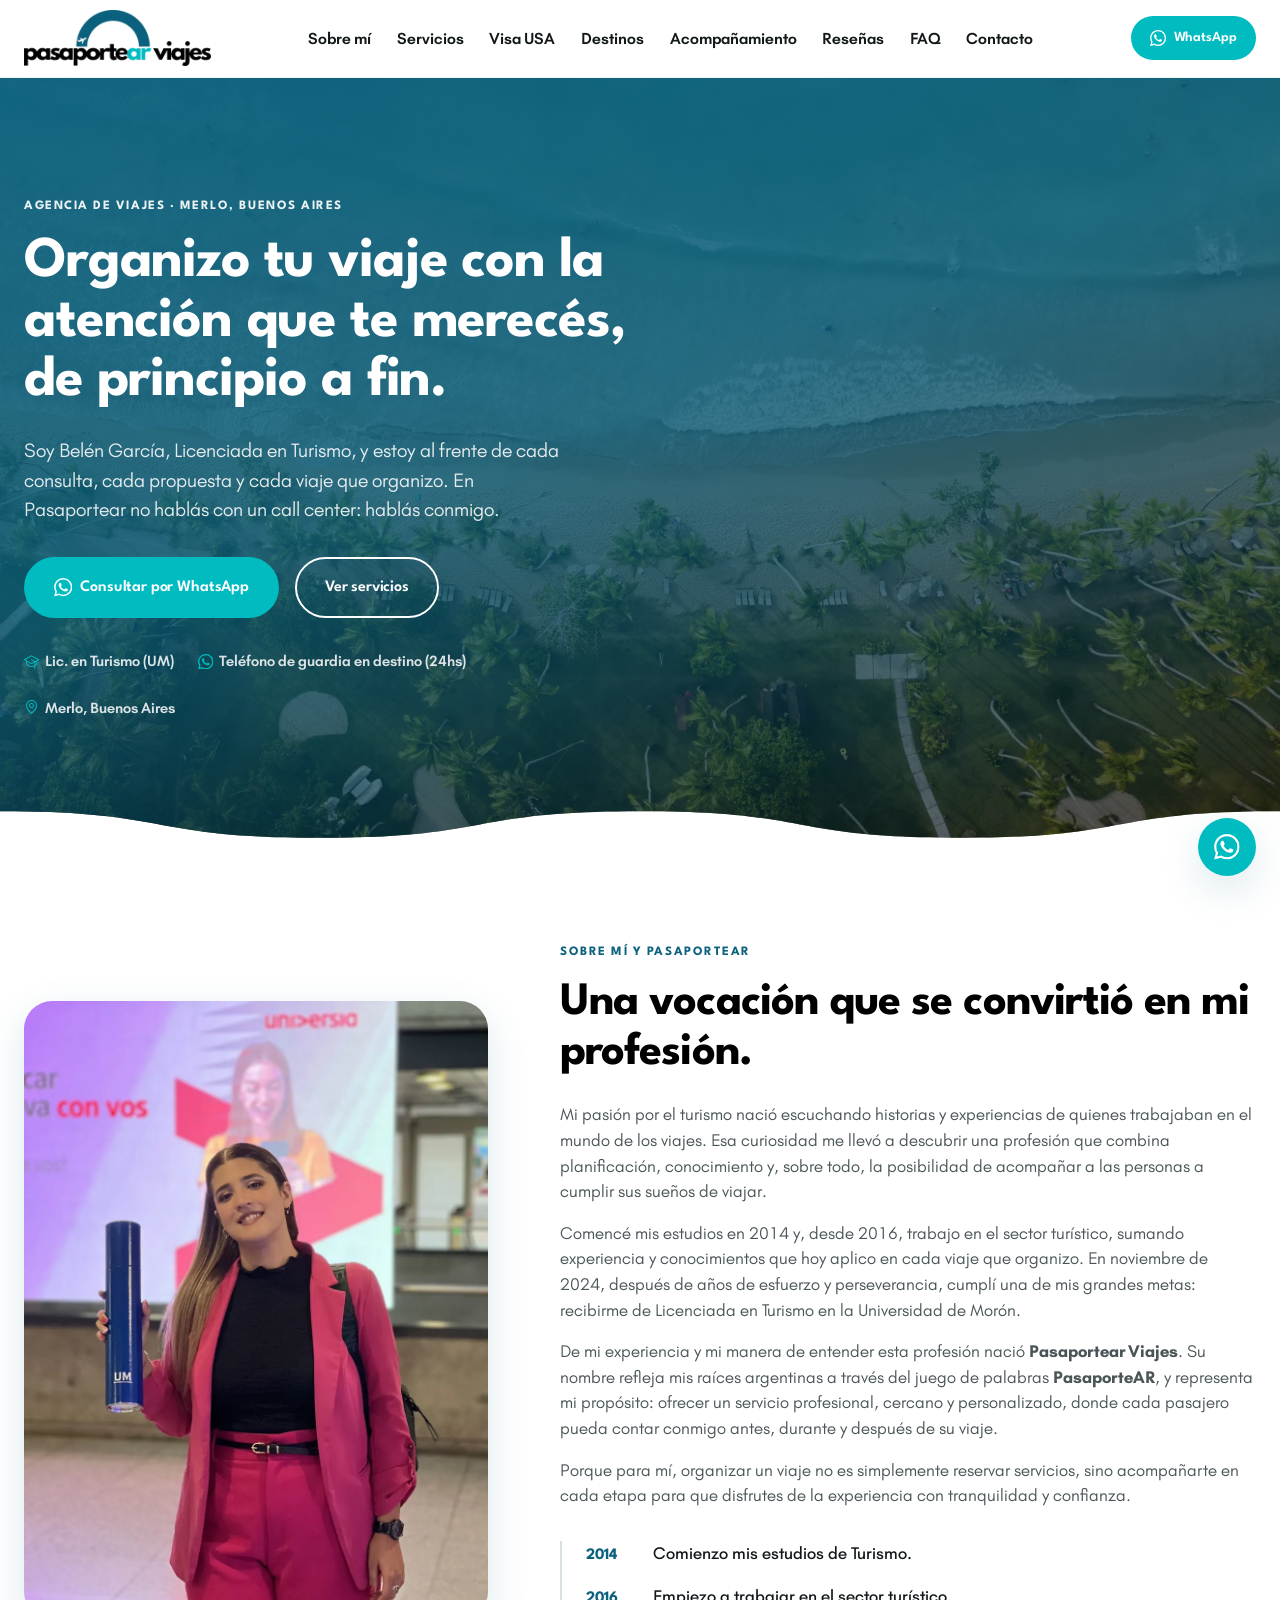
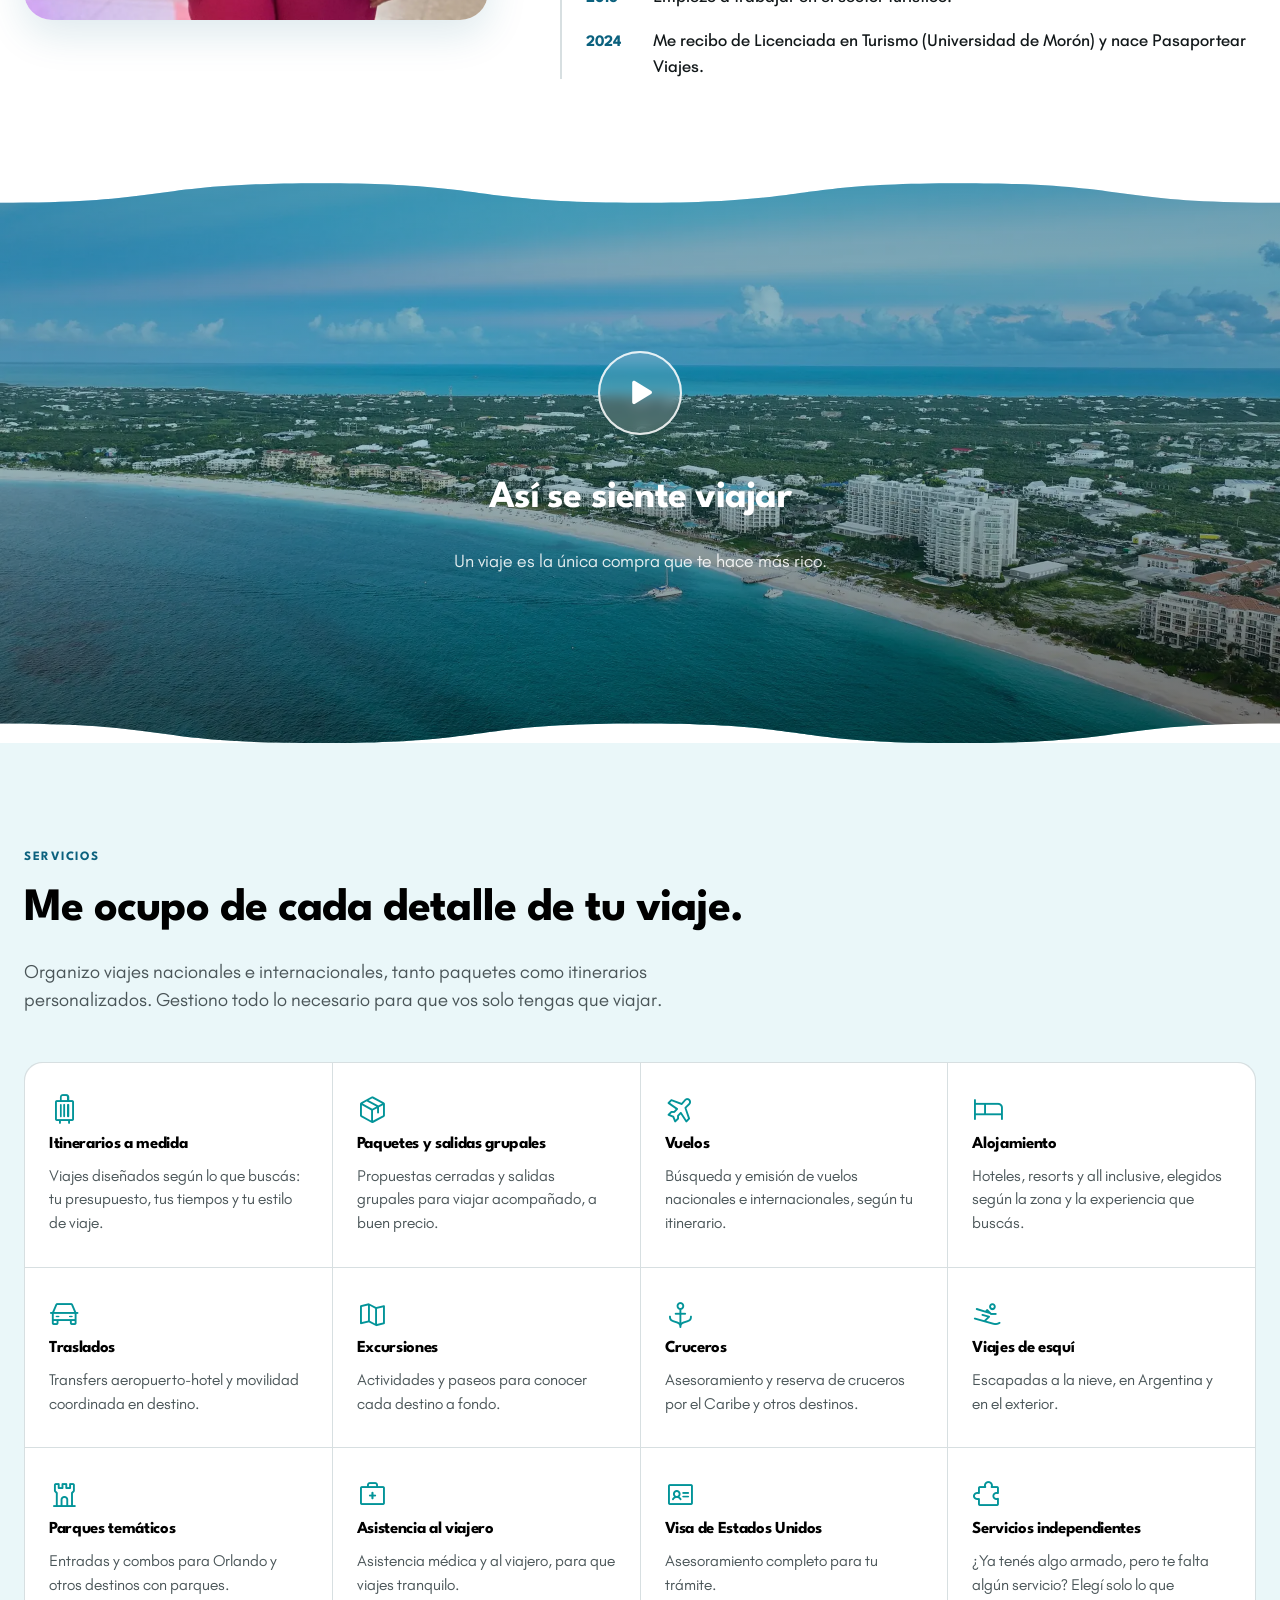
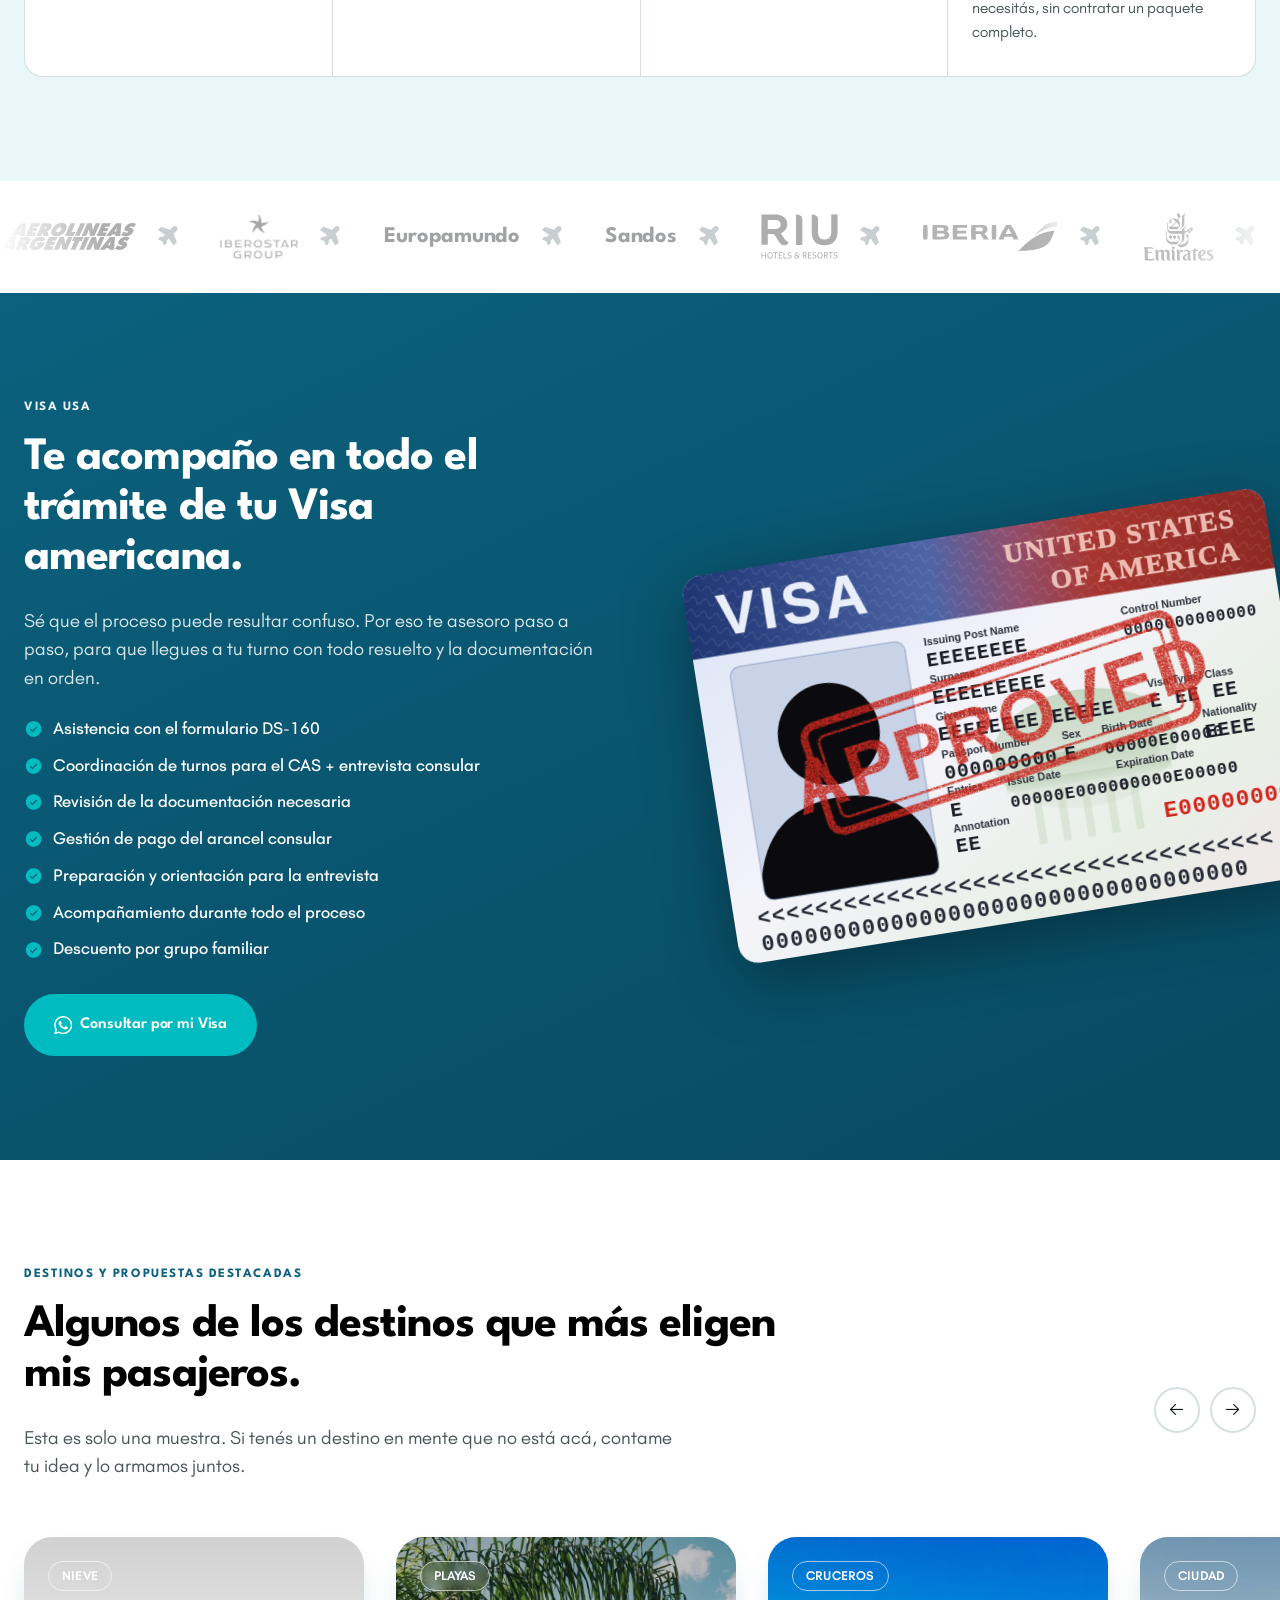
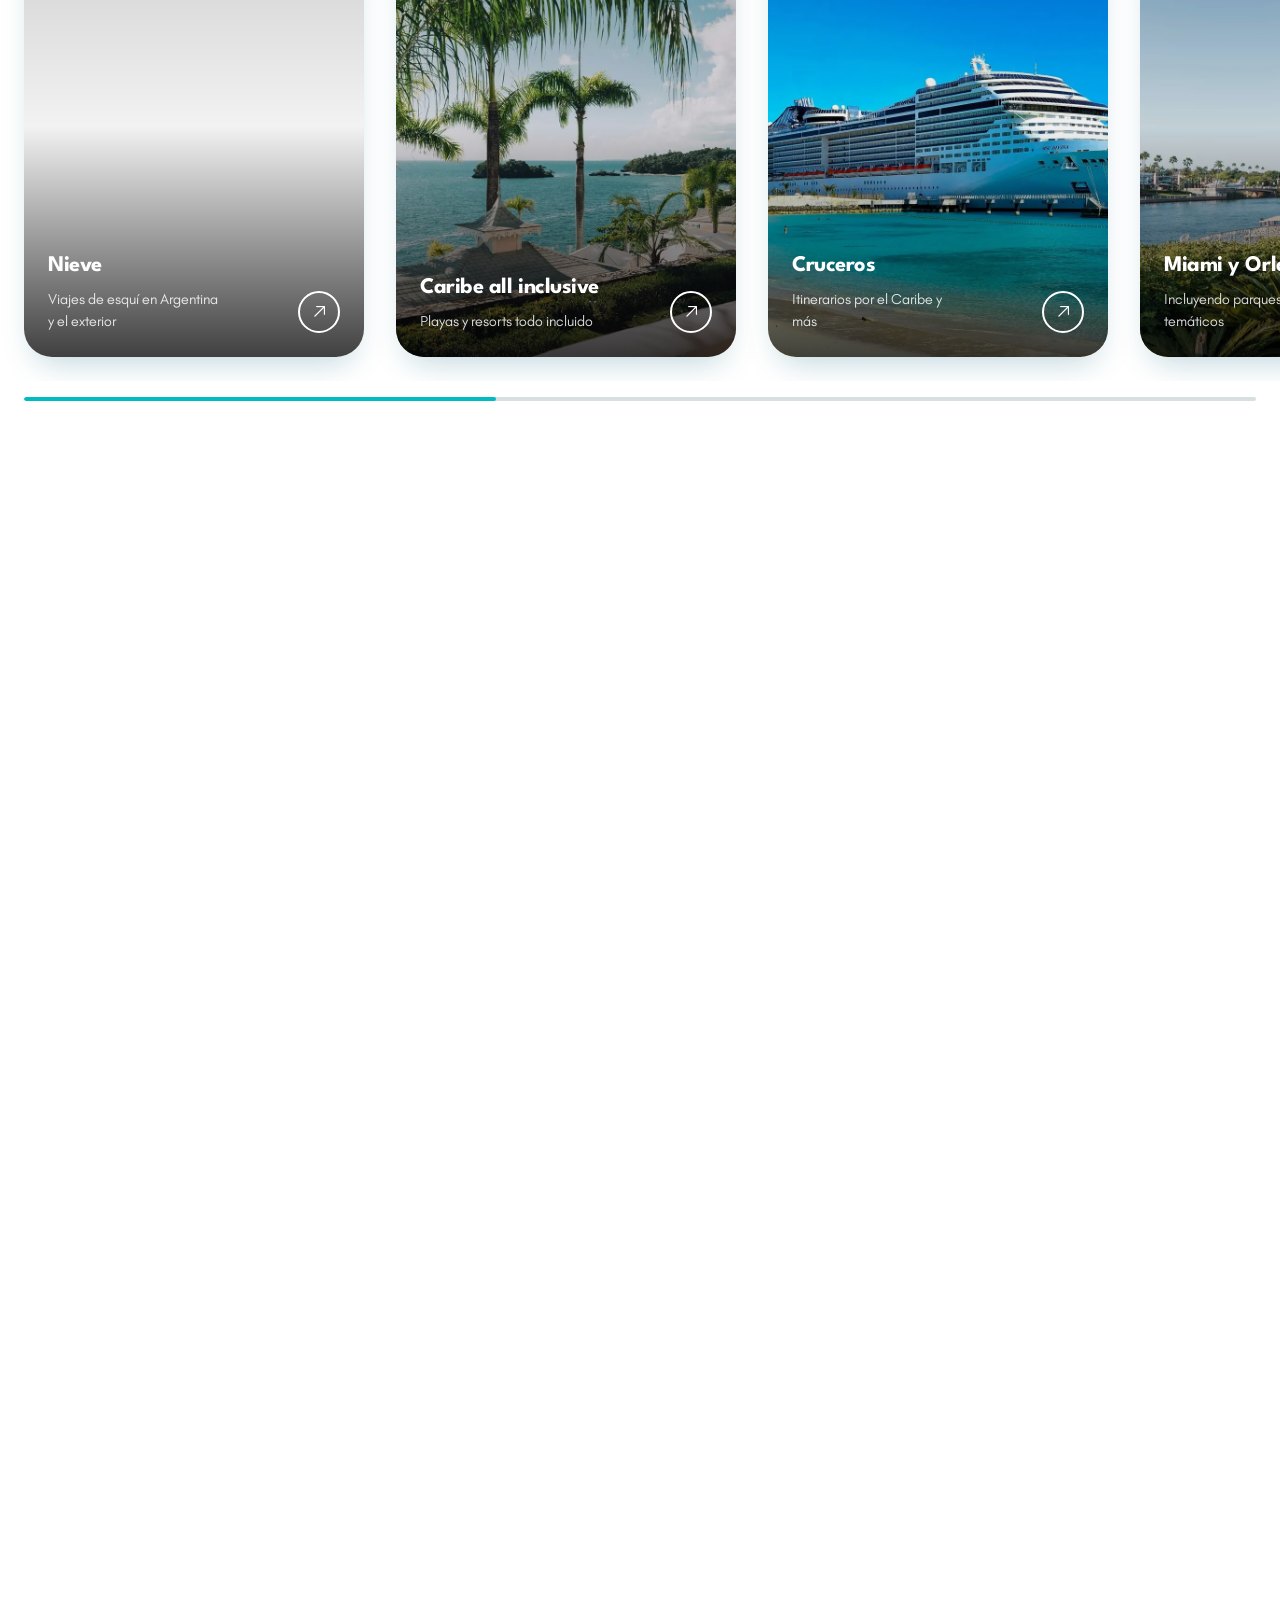
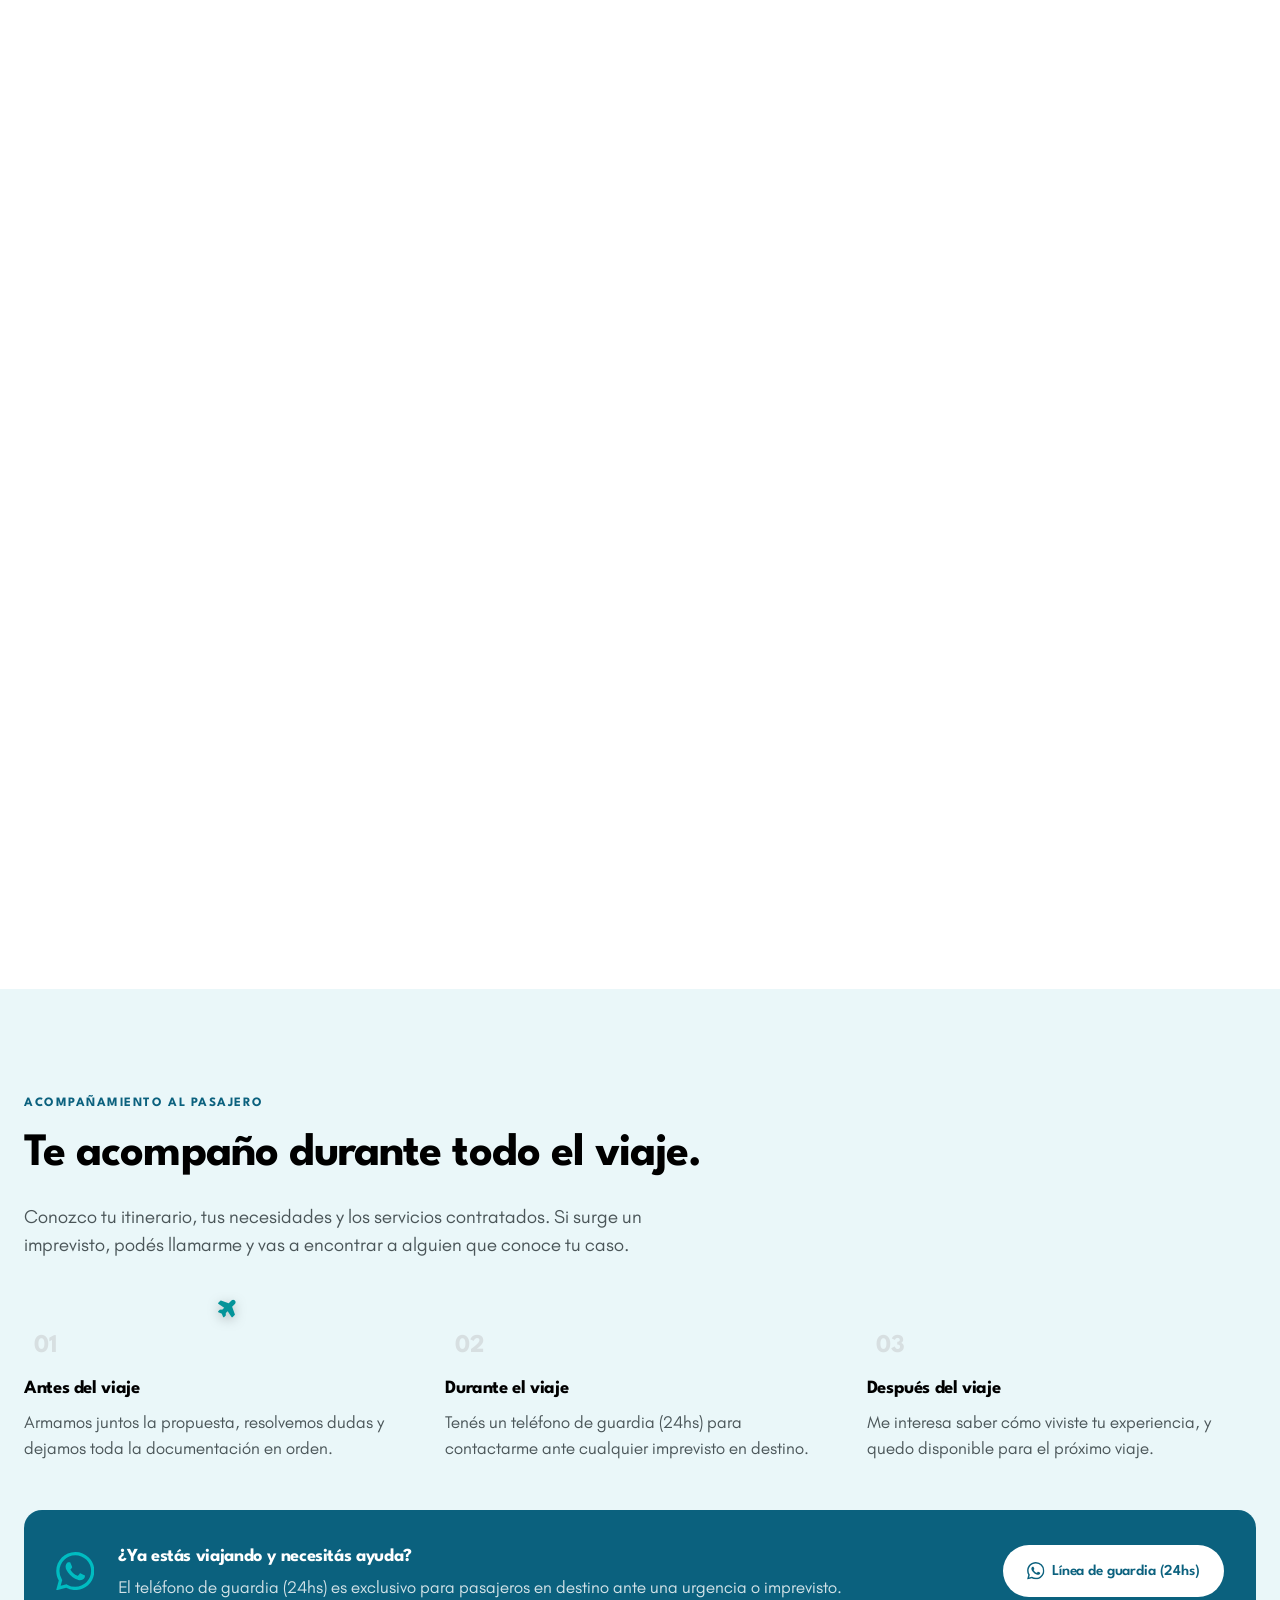
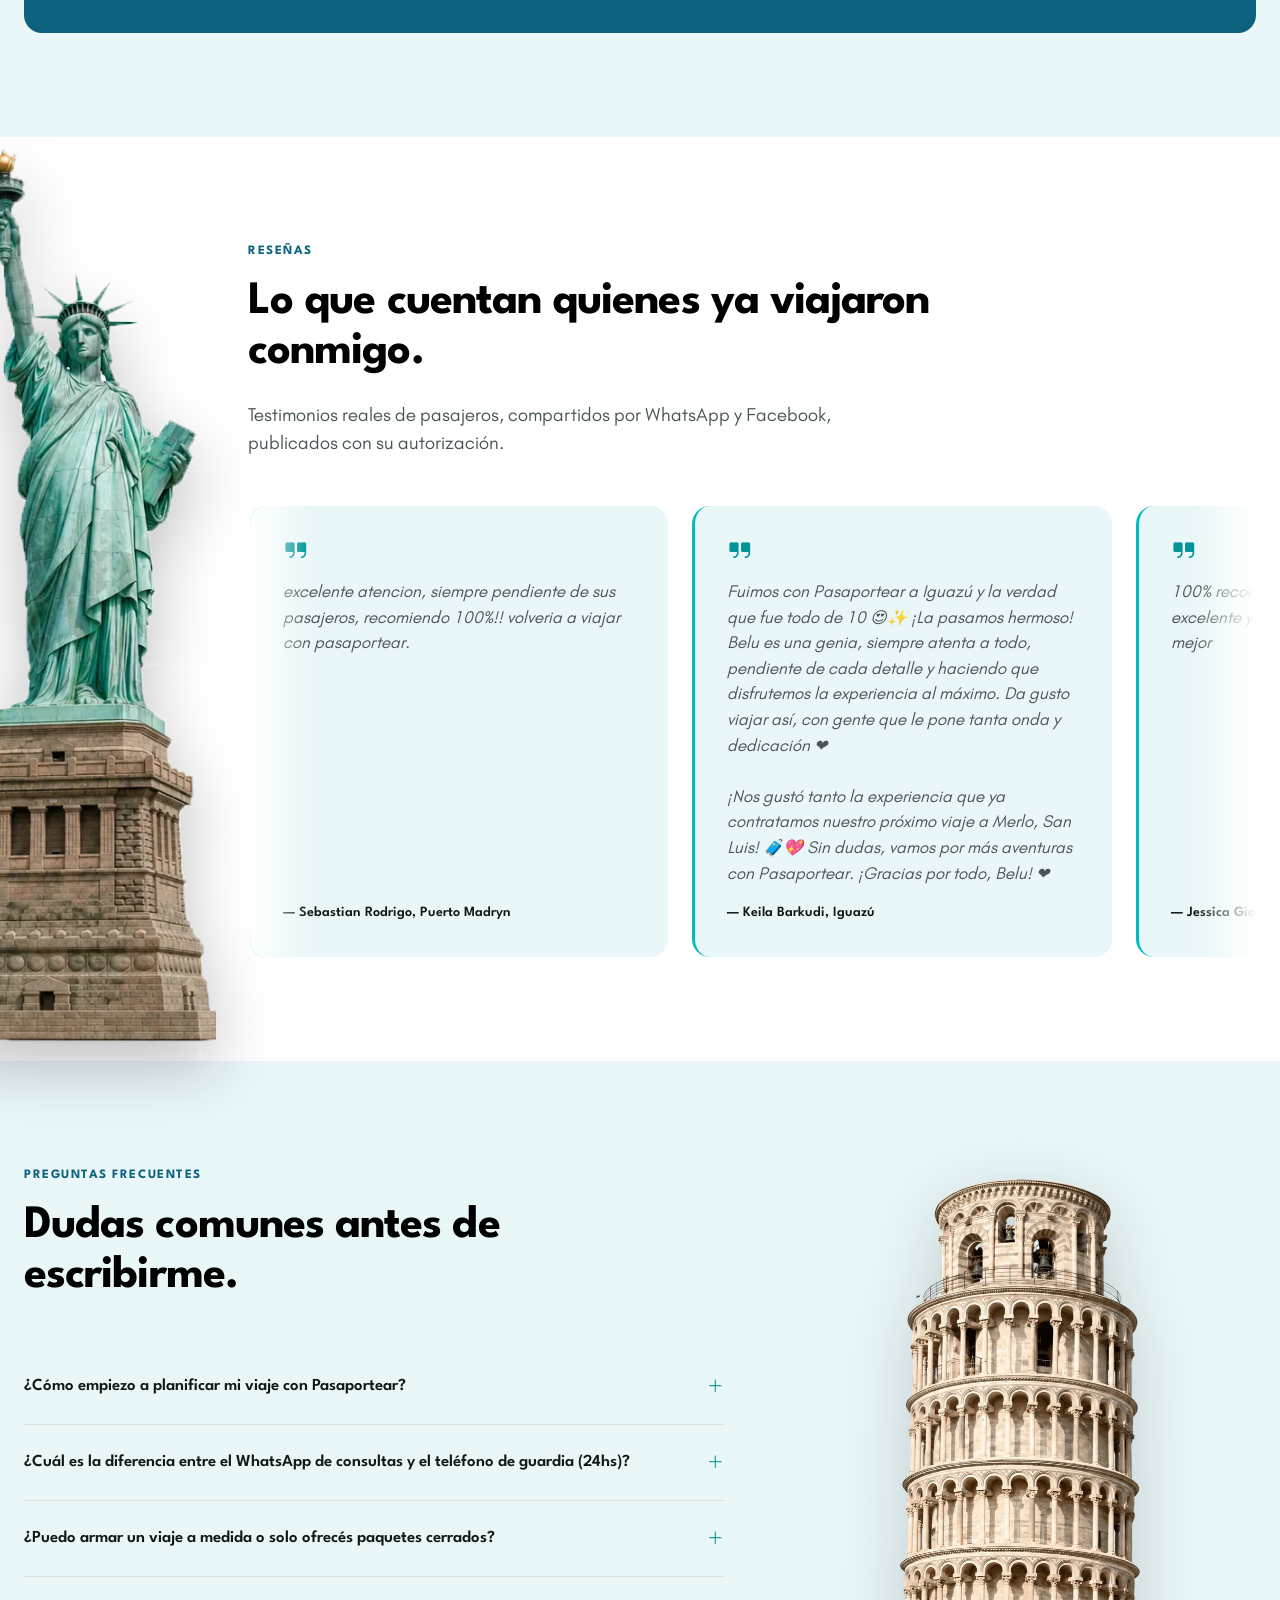
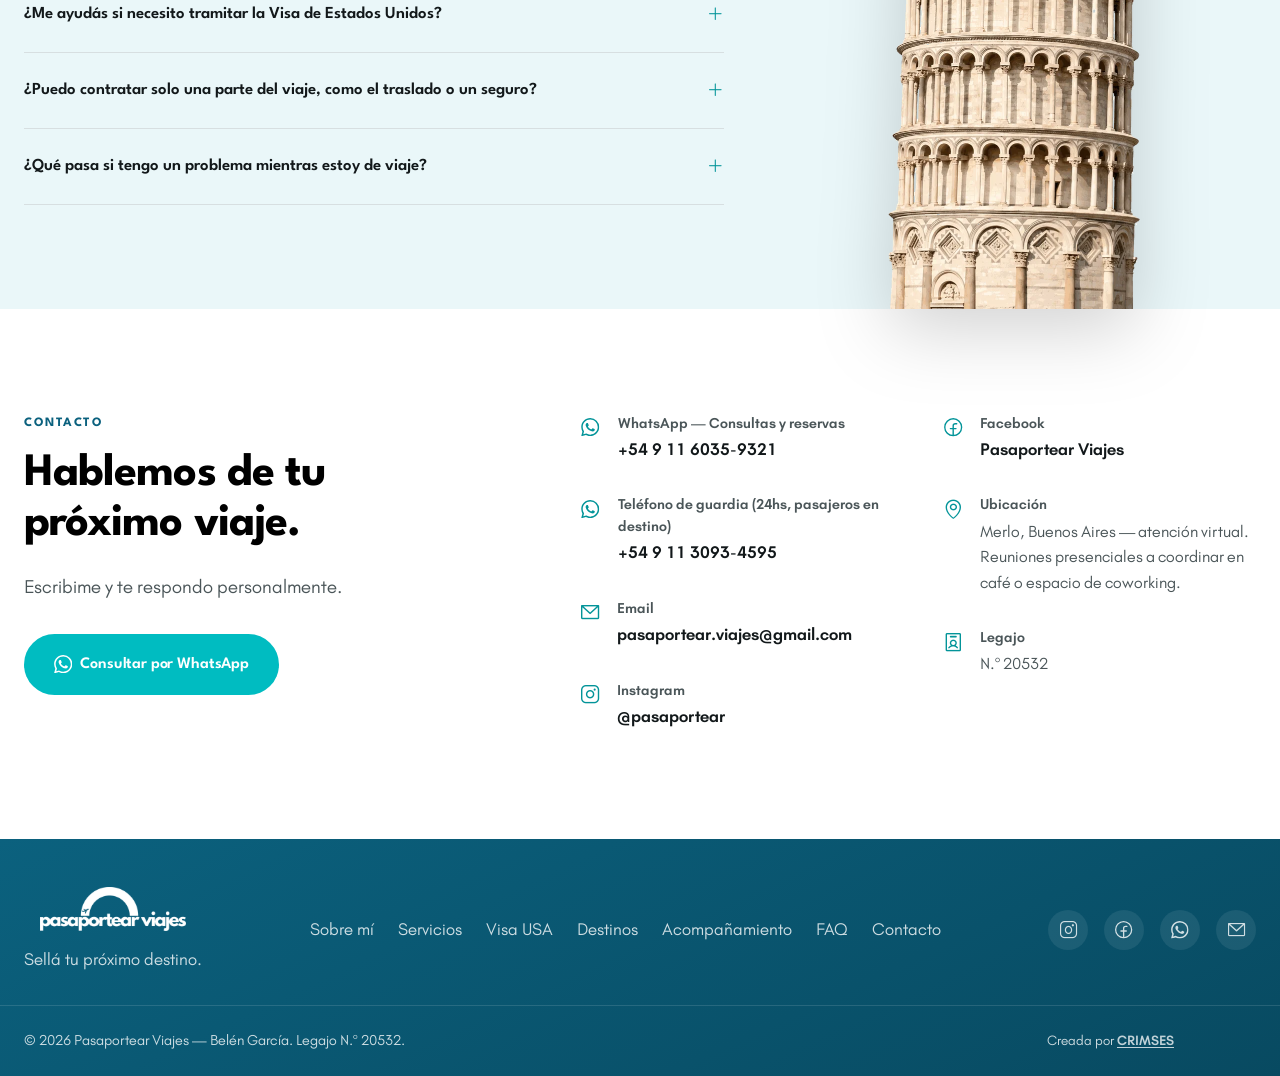
==== commit 8800ea67: "Polaroids del hero regeneradas con mejor transparencia (bordes suaves) y emoji de reseña compatible " ====
--- a/index.html
+++ b/index.html
@@ -110,7 +110,7 @@
       <picture>
         <source media="(min-width: 901px)" srcset="assets/img/polaroid.webp">
         <!-- en celular las fotos están ocultas: se usa un pixel transparente y no se descarga nada -->
-        <img src="[data-uri]" width="1024" height="1024" alt="" decoding="async">
+        <img src="[data-uri]" width="1280" height="1280" alt="" decoding="async">
       </picture>
     </div>
     <div class="container">
@@ -615,7 +615,7 @@
           </blockquote>
           <blockquote class="testimonial-card">
             <i class="ph-fill ph-quotes testimonial-card__icon"></i>
-            <p class="testimonial-card__text">Fuimos con Pasaportear a Iguazú y la verdad que fue todo de 10 😍✨ ¡La pasamos hermoso! Belu es una genia, siempre atenta a todo, pendiente de cada detalle y haciendo que disfrutemos la experiencia al máximo. Da gusto viajar así, con gente que le pone tanta onda y dedicación ❤️<br><br>¡Nos gustó tanto la experiencia que ya contratamos nuestro próximo viaje a Merlo, San Luis! 🧳💖 Sin dudas, vamos por más aventuras con Pasaportear. ¡Gracias por todo, Belu! 🫶🏼</p>
+            <p class="testimonial-card__text">Fuimos con Pasaportear a Iguazú y la verdad que fue todo de 10 😍✨ ¡La pasamos hermoso! Belu es una genia, siempre atenta a todo, pendiente de cada detalle y haciendo que disfrutemos la experiencia al máximo. Da gusto viajar así, con gente que le pone tanta onda y dedicación ❤️<br><br>¡Nos gustó tanto la experiencia que ya contratamos nuestro próximo viaje a Merlo, San Luis! 🧳💖 Sin dudas, vamos por más aventuras con Pasaportear. ¡Gracias por todo, Belu! ❤️</p>
             <footer>— Keila Barkudi, Iguazú</footer>
           </blockquote>
           <blockquote class="testimonial-card">
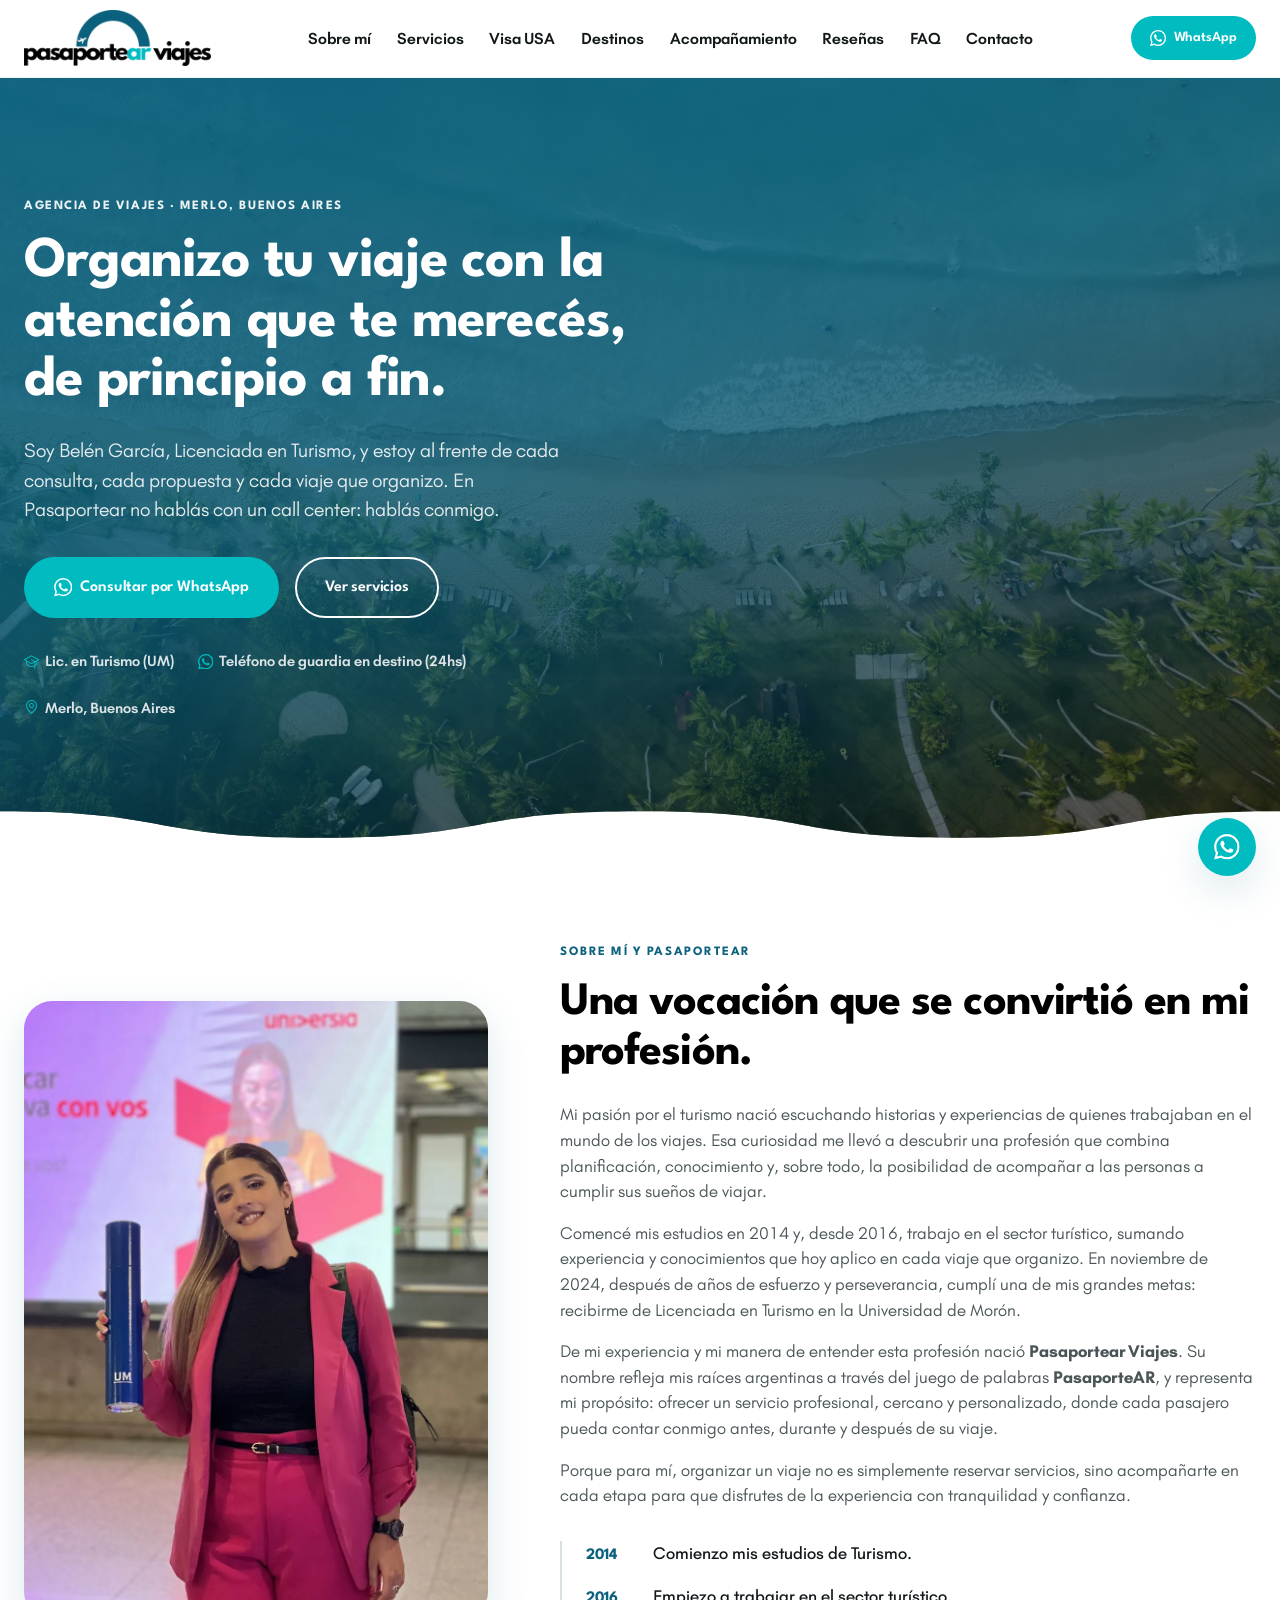
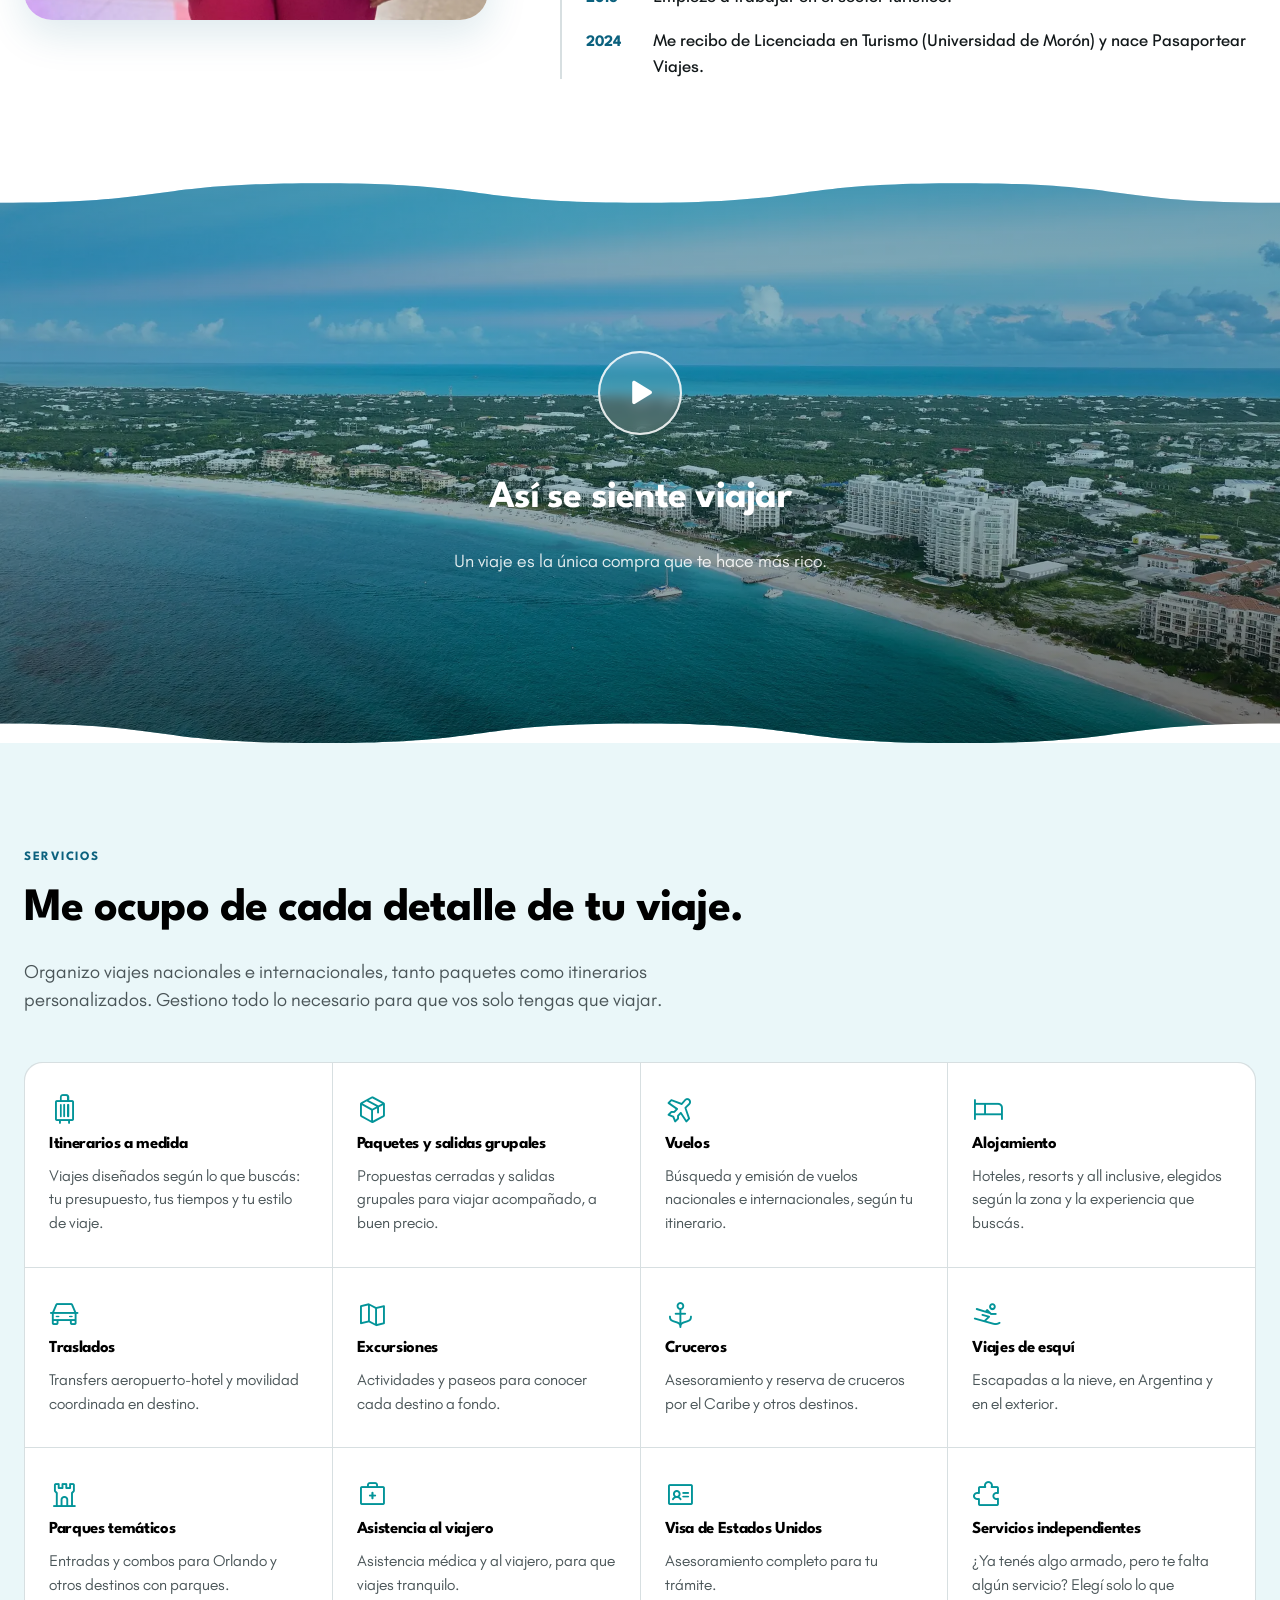
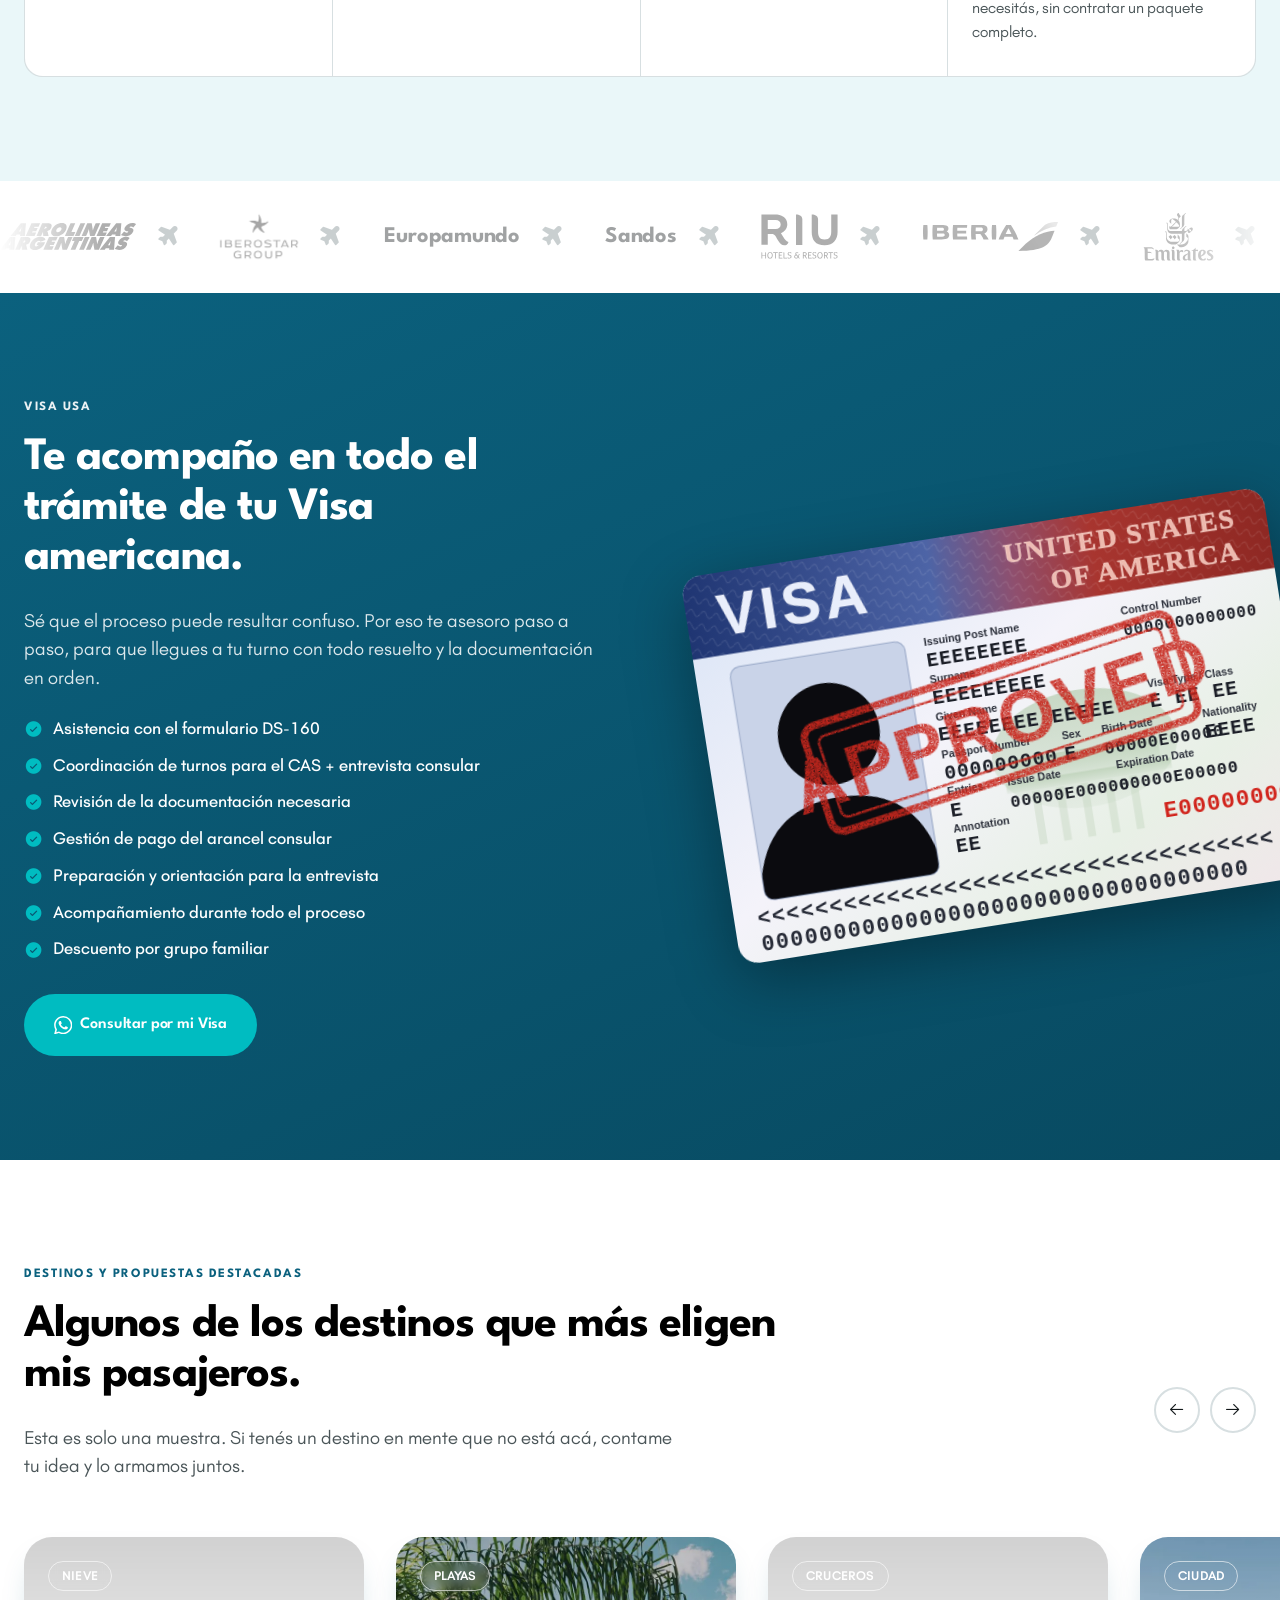
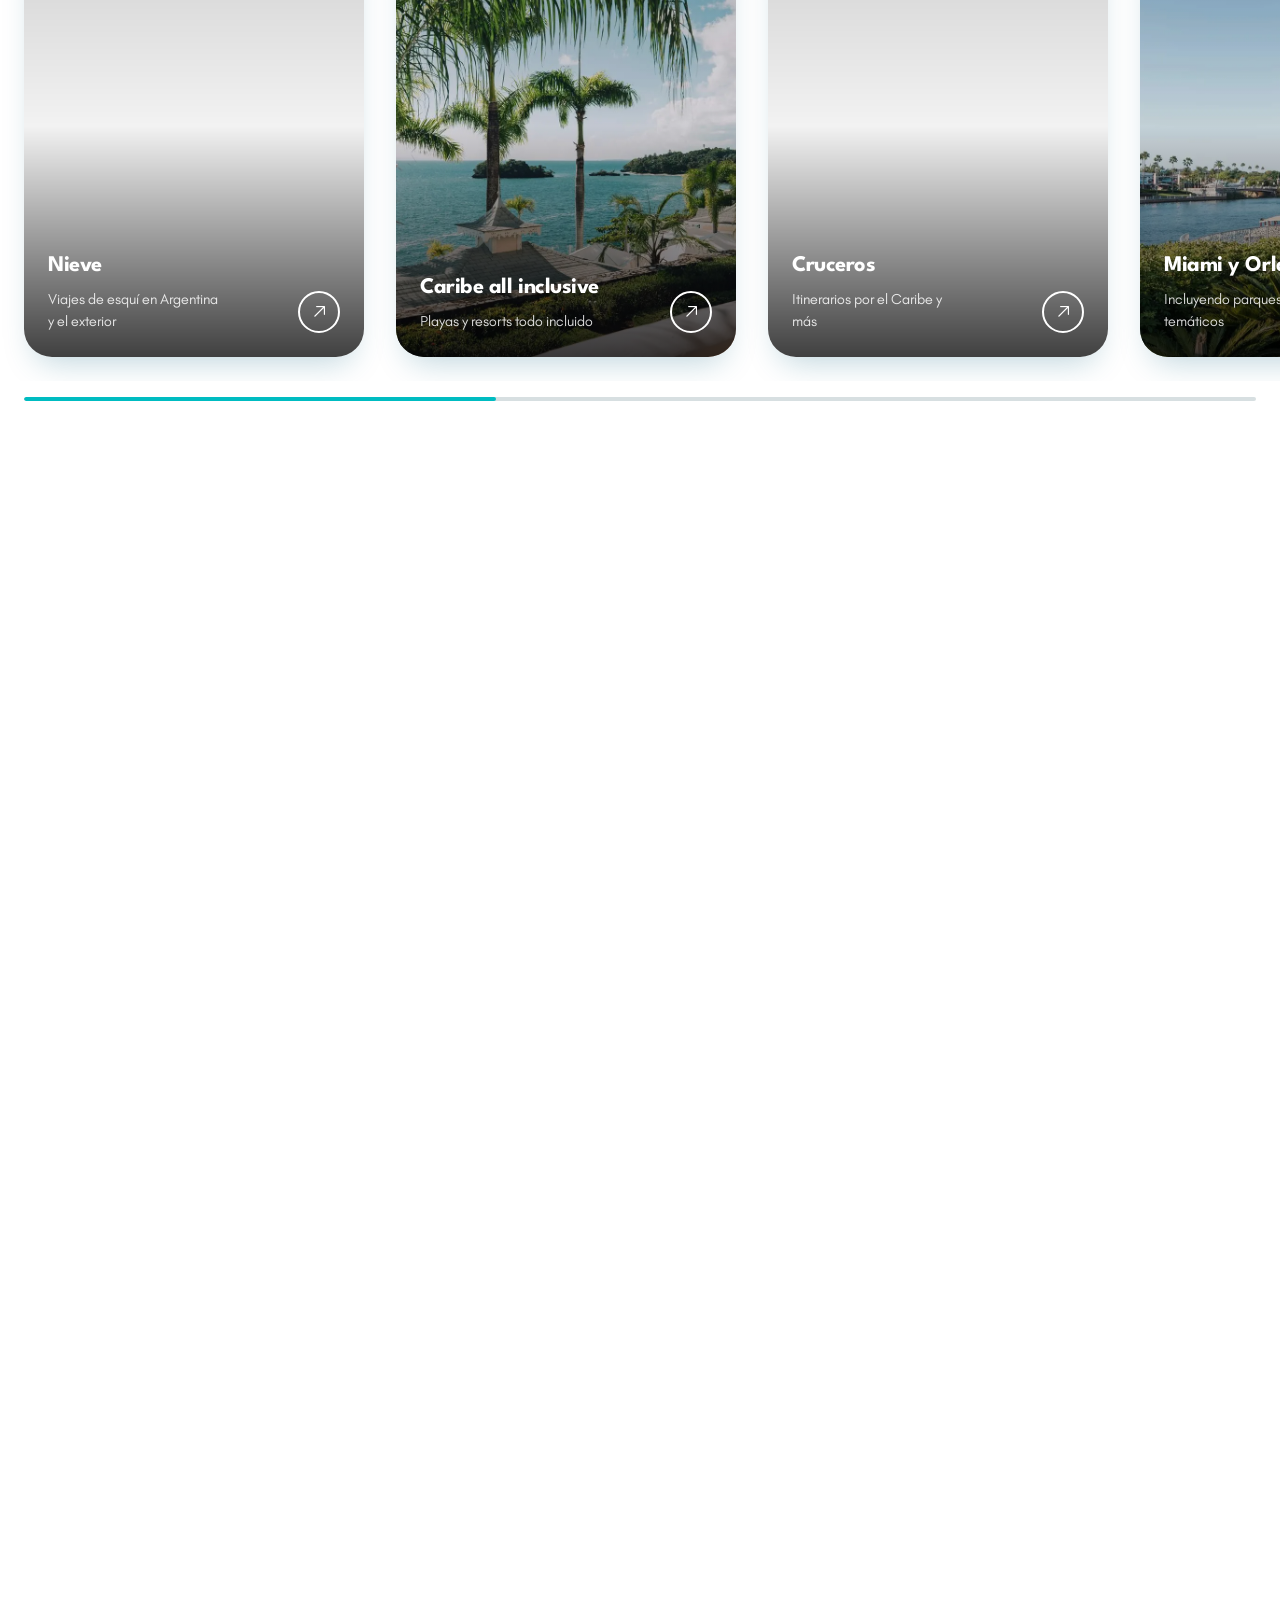
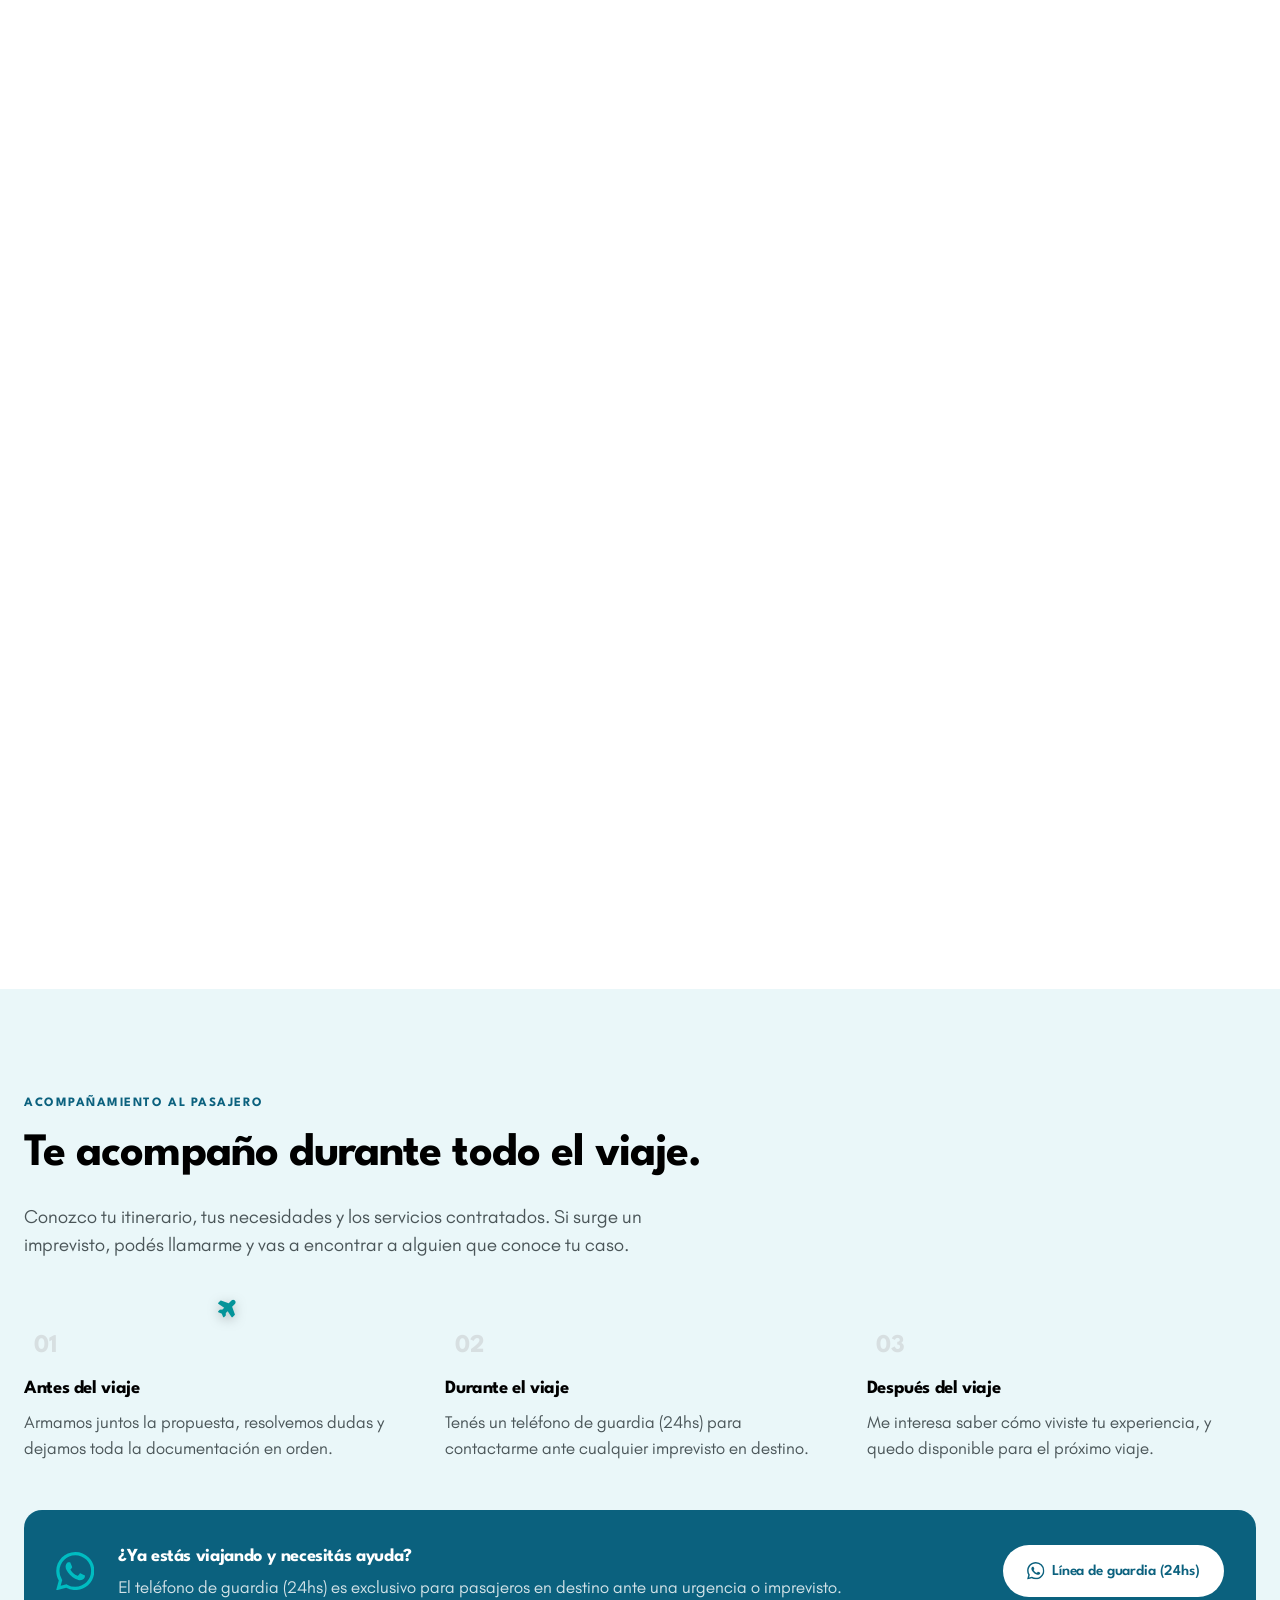
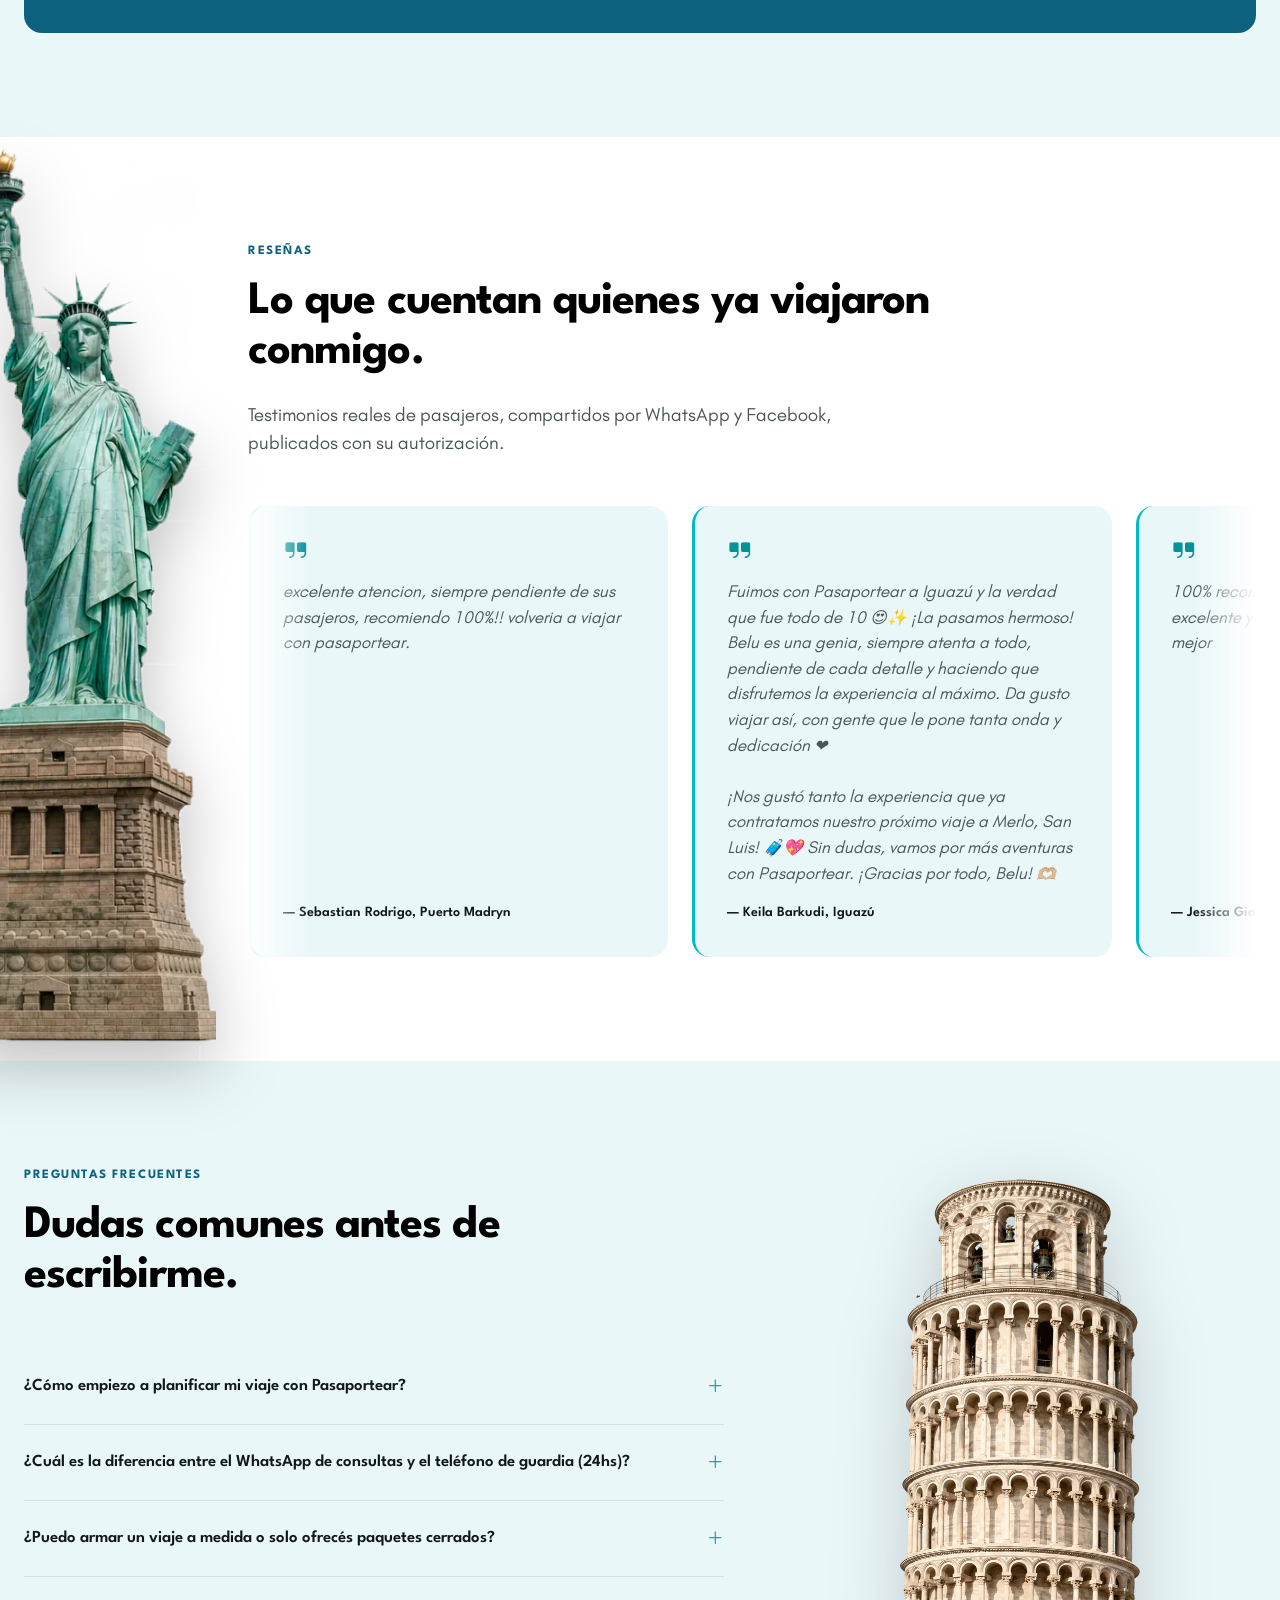
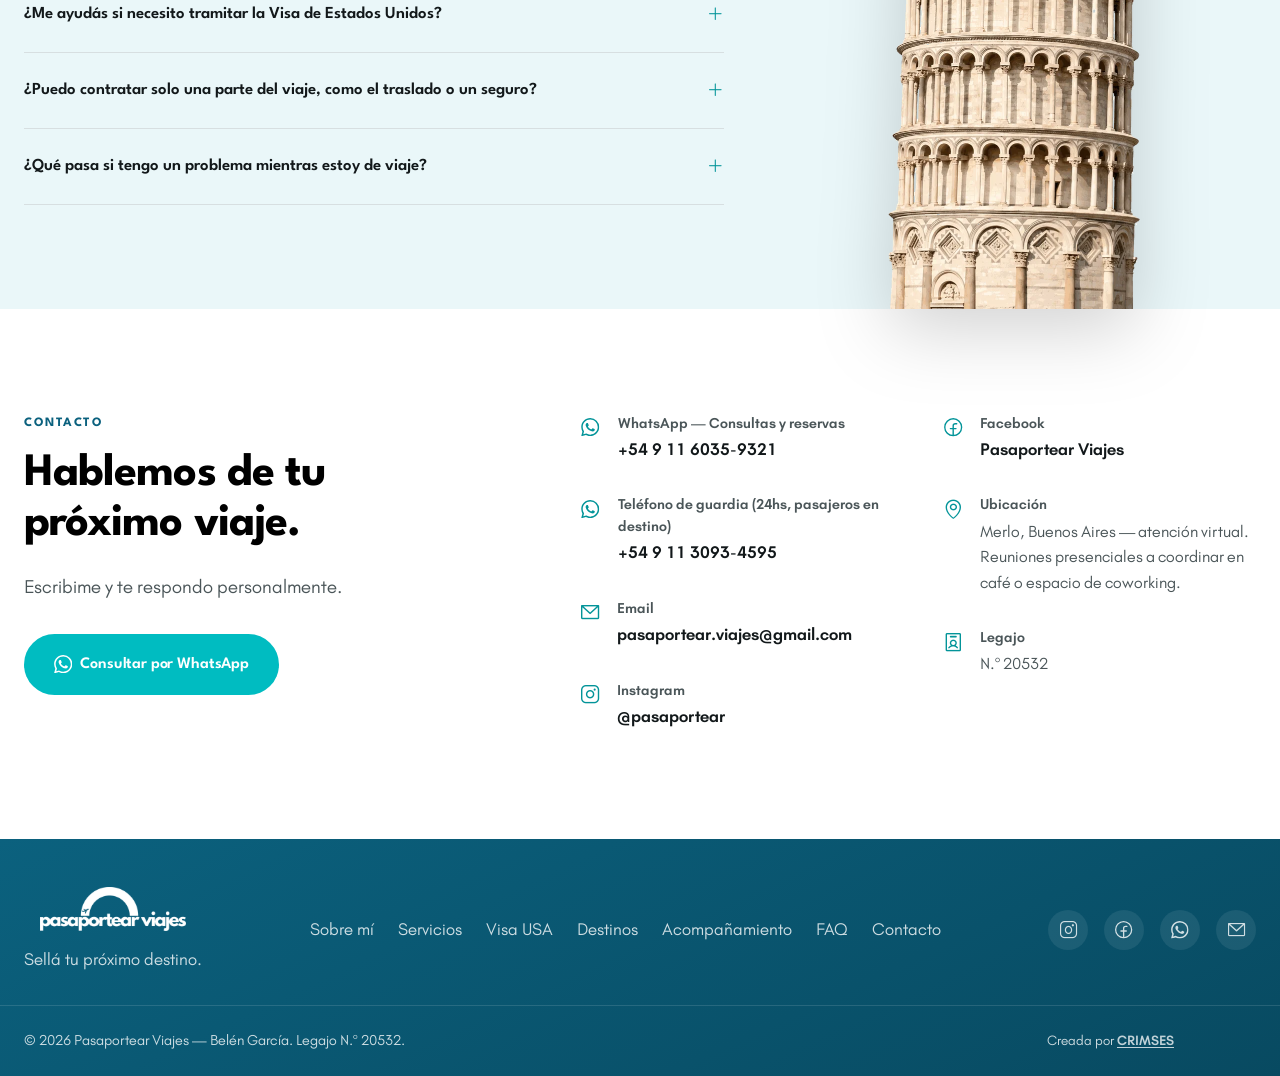
==== commit f508c451: "Revierte emoji de resena al original; polaroid con borde de transparencia suavizado Co-Authored-By: " ====
--- a/index.html
+++ b/index.html
@@ -615,7 +615,7 @@
           </blockquote>
           <blockquote class="testimonial-card">
             <i class="ph-fill ph-quotes testimonial-card__icon"></i>
-            <p class="testimonial-card__text">Fuimos con Pasaportear a Iguazú y la verdad que fue todo de 10 😍✨ ¡La pasamos hermoso! Belu es una genia, siempre atenta a todo, pendiente de cada detalle y haciendo que disfrutemos la experiencia al máximo. Da gusto viajar así, con gente que le pone tanta onda y dedicación ❤️<br><br>¡Nos gustó tanto la experiencia que ya contratamos nuestro próximo viaje a Merlo, San Luis! 🧳💖 Sin dudas, vamos por más aventuras con Pasaportear. ¡Gracias por todo, Belu! ❤️</p>
+            <p class="testimonial-card__text">Fuimos con Pasaportear a Iguazú y la verdad que fue todo de 10 😍✨ ¡La pasamos hermoso! Belu es una genia, siempre atenta a todo, pendiente de cada detalle y haciendo que disfrutemos la experiencia al máximo. Da gusto viajar así, con gente que le pone tanta onda y dedicación ❤️<br><br>¡Nos gustó tanto la experiencia que ya contratamos nuestro próximo viaje a Merlo, San Luis! 🧳💖 Sin dudas, vamos por más aventuras con Pasaportear. ¡Gracias por todo, Belu! 🫶🏼</p>
             <footer>— Keila Barkudi, Iguazú</footer>
           </blockquote>
           <blockquote class="testimonial-card">
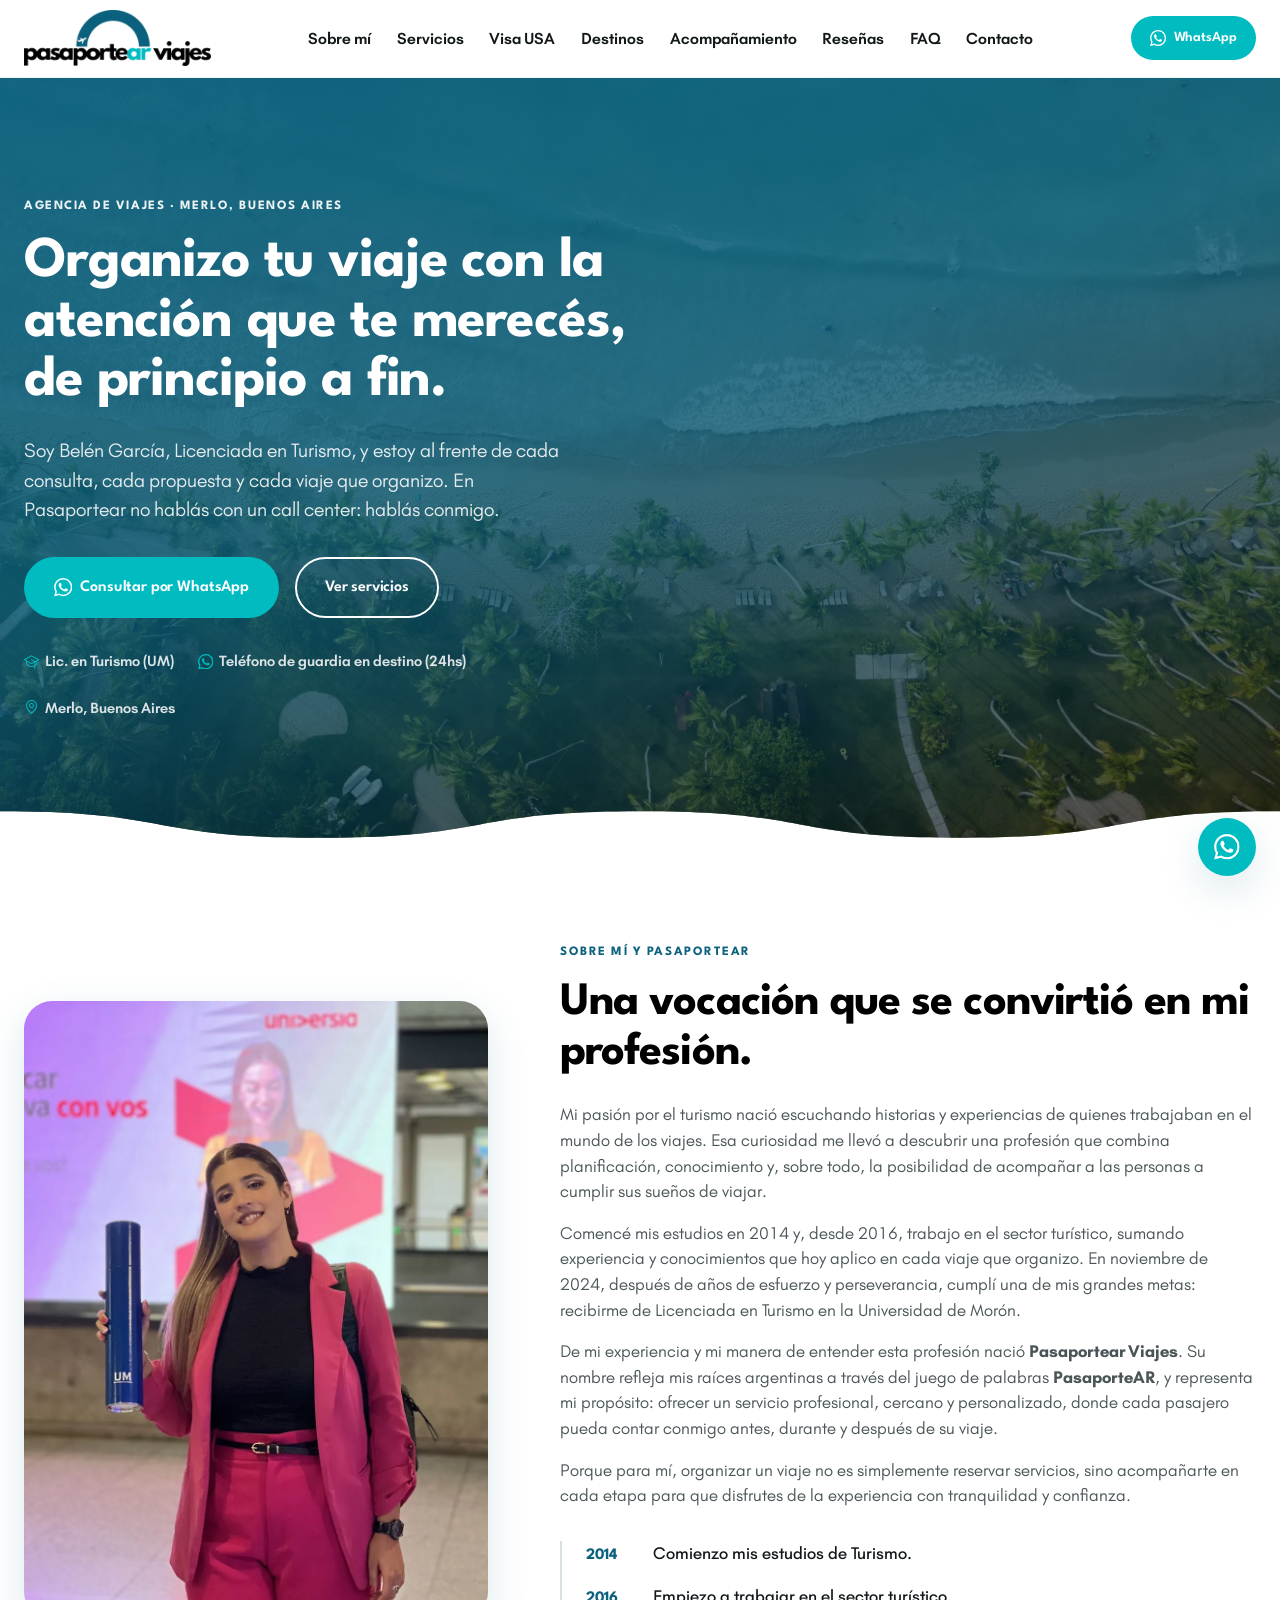
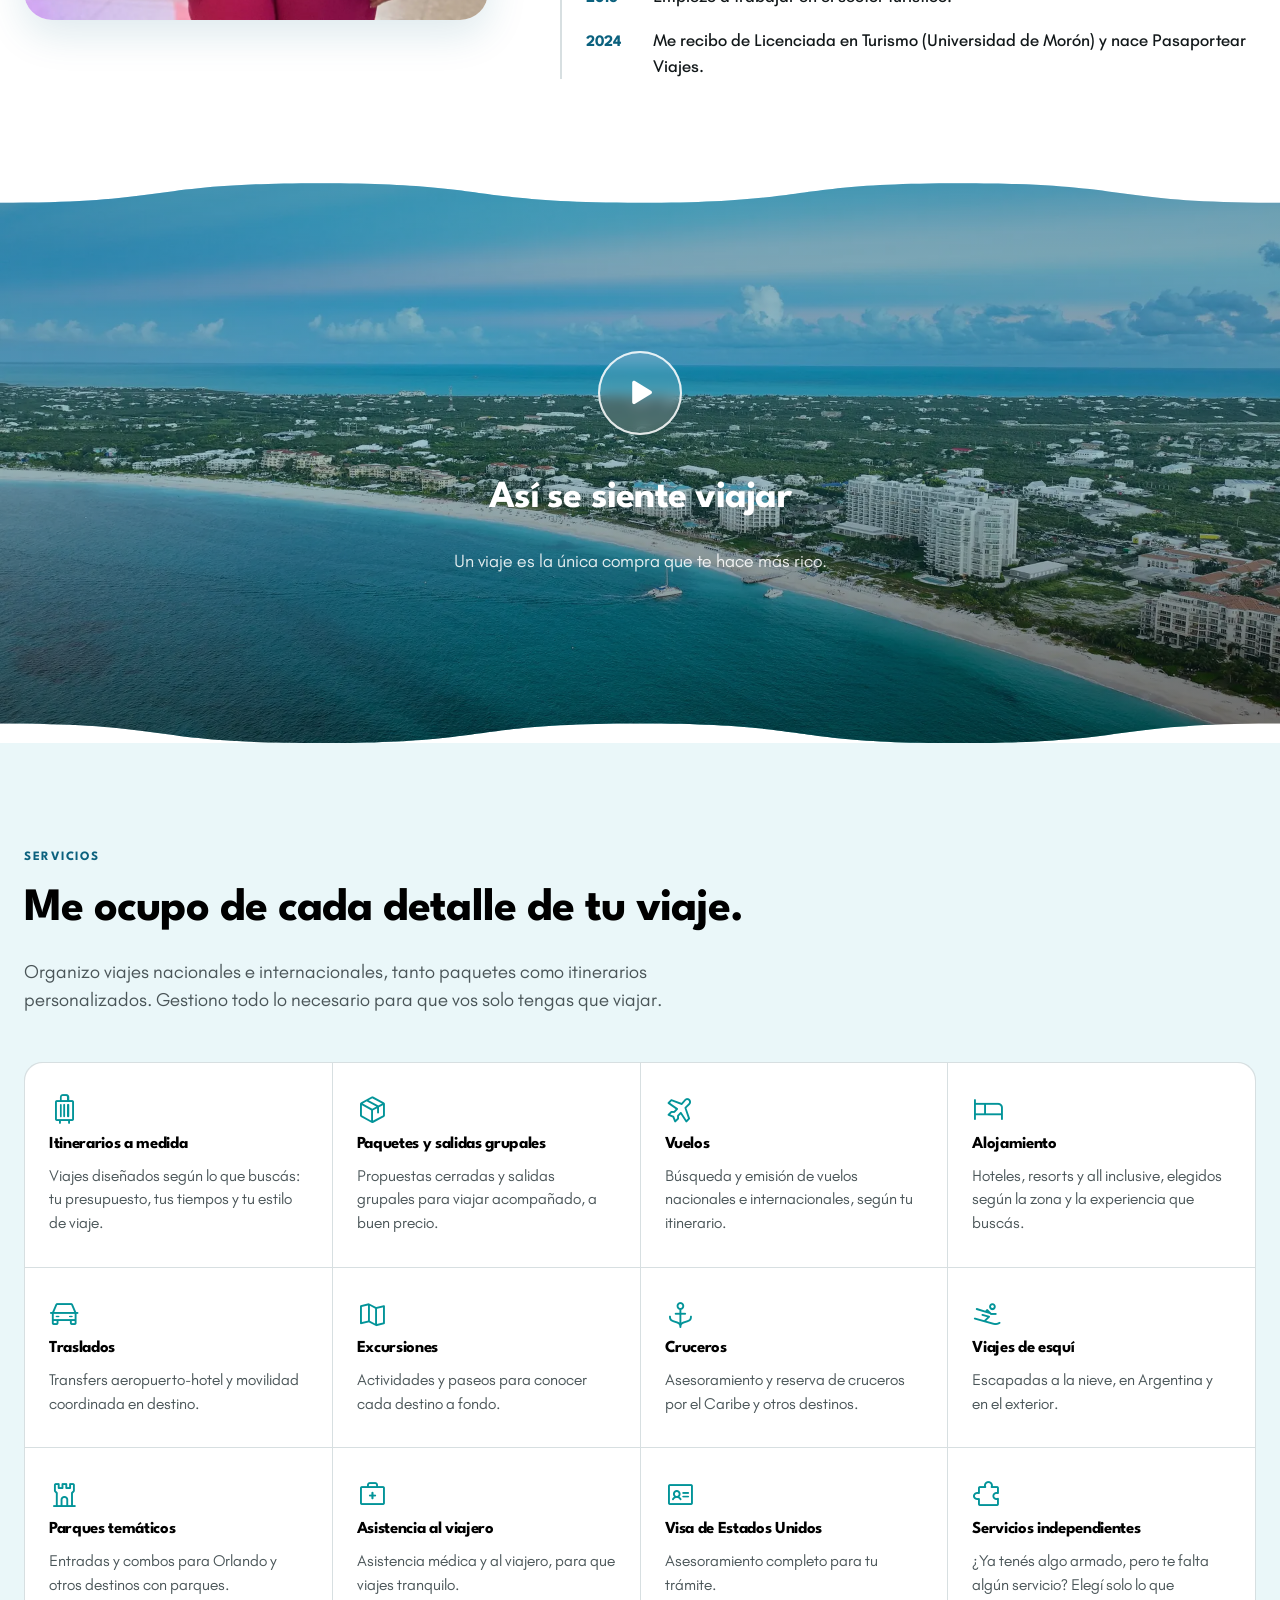
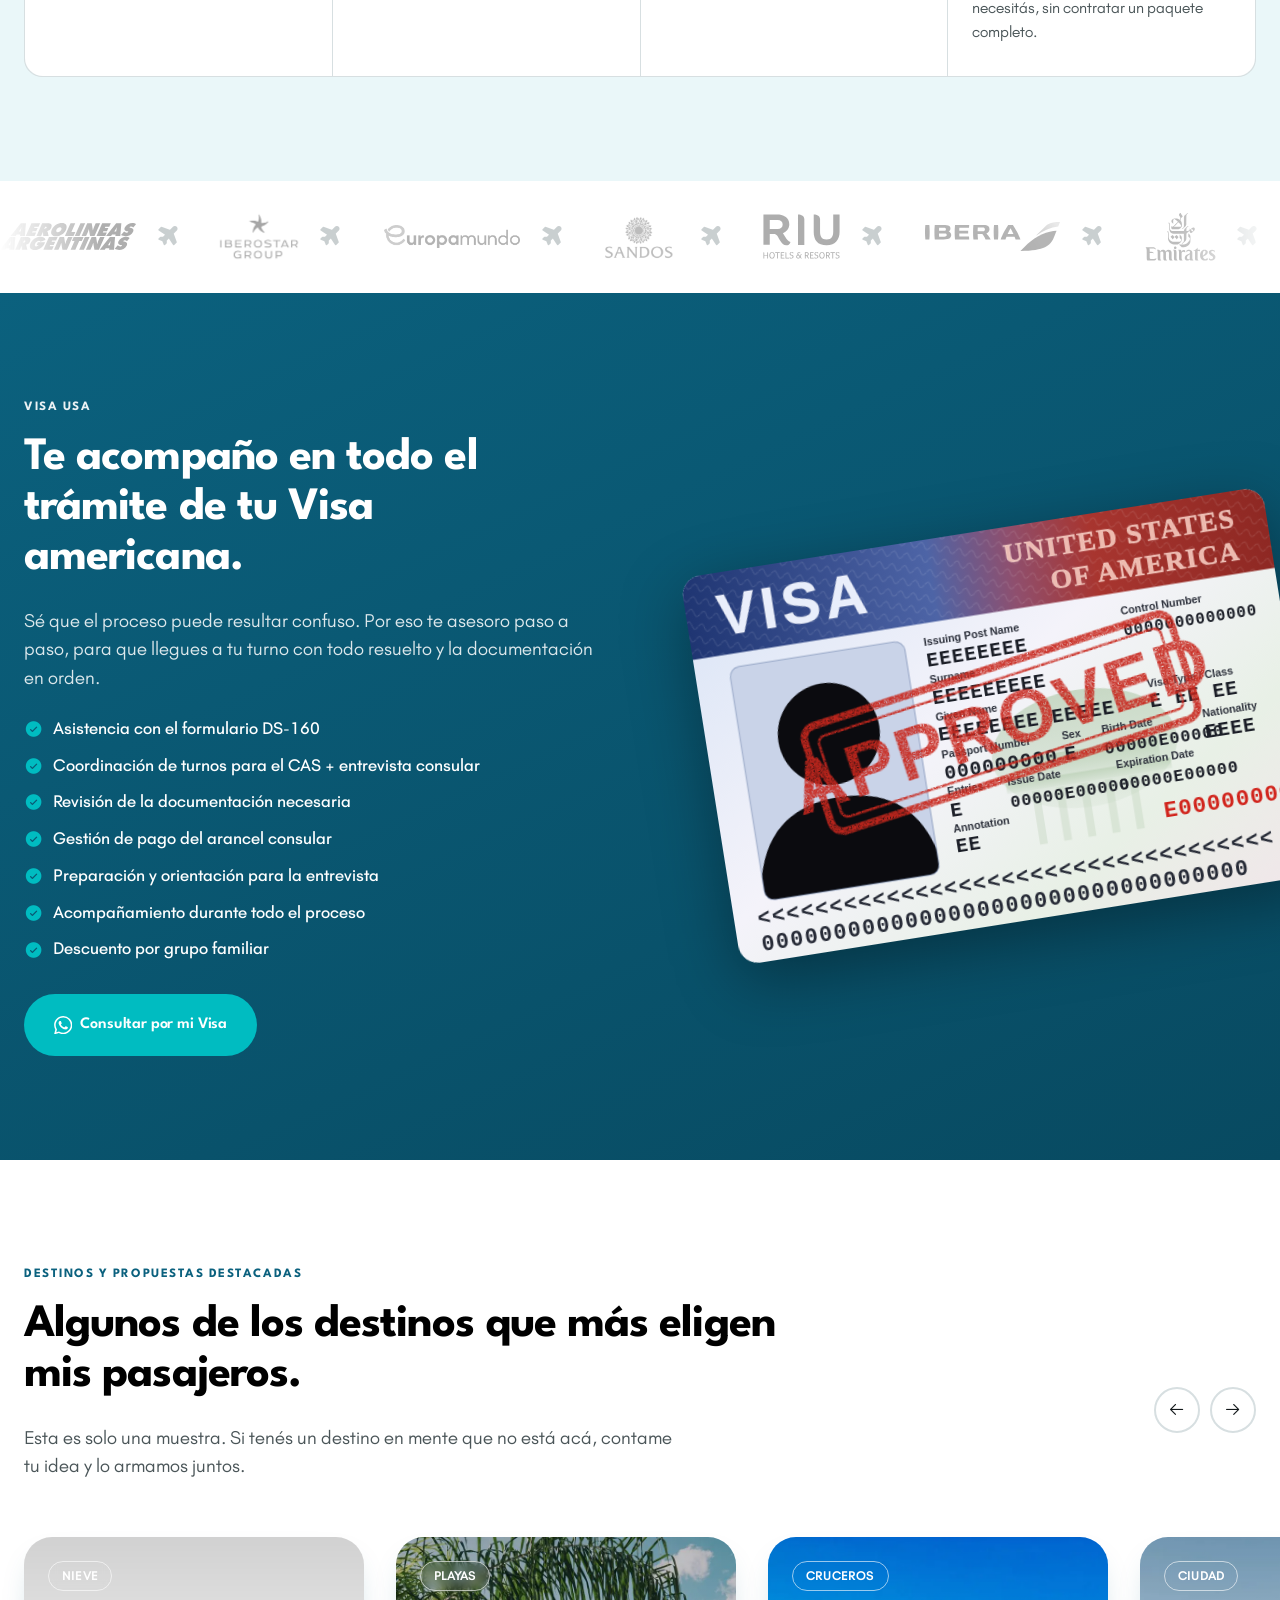
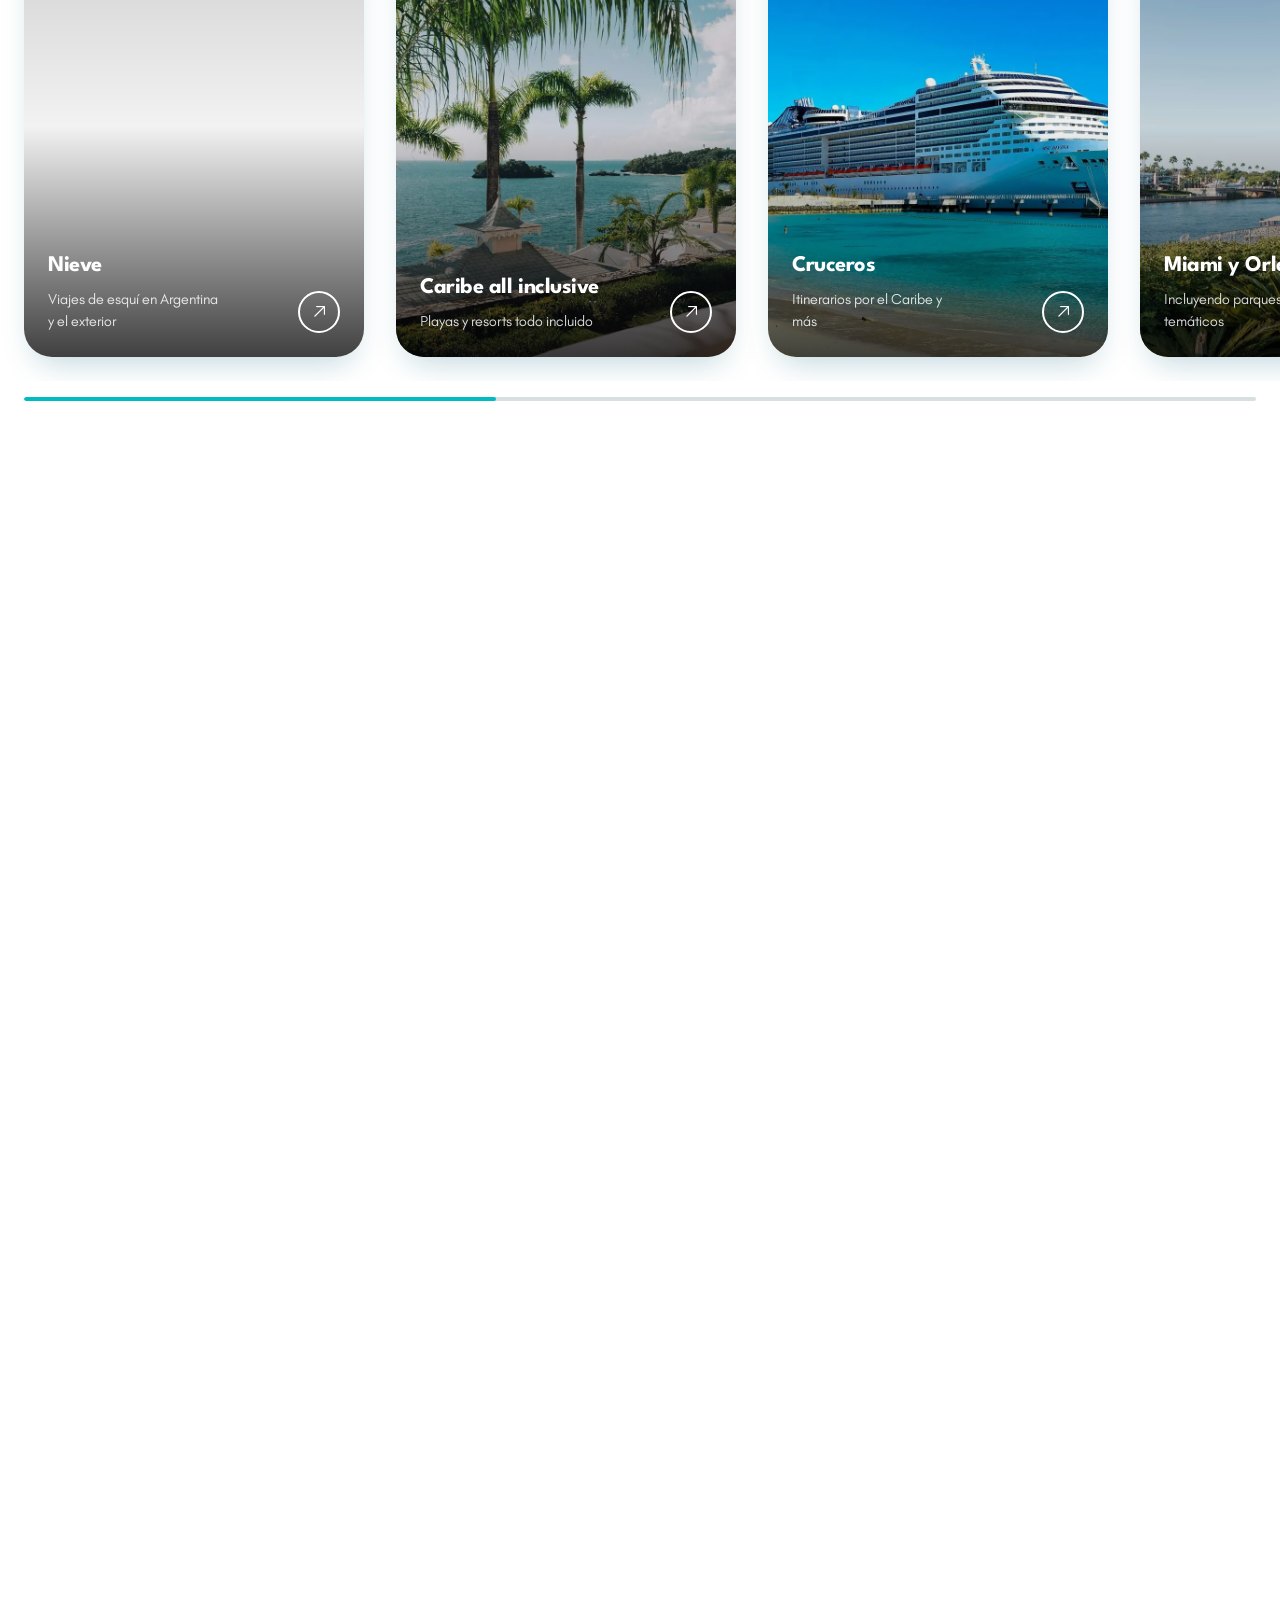
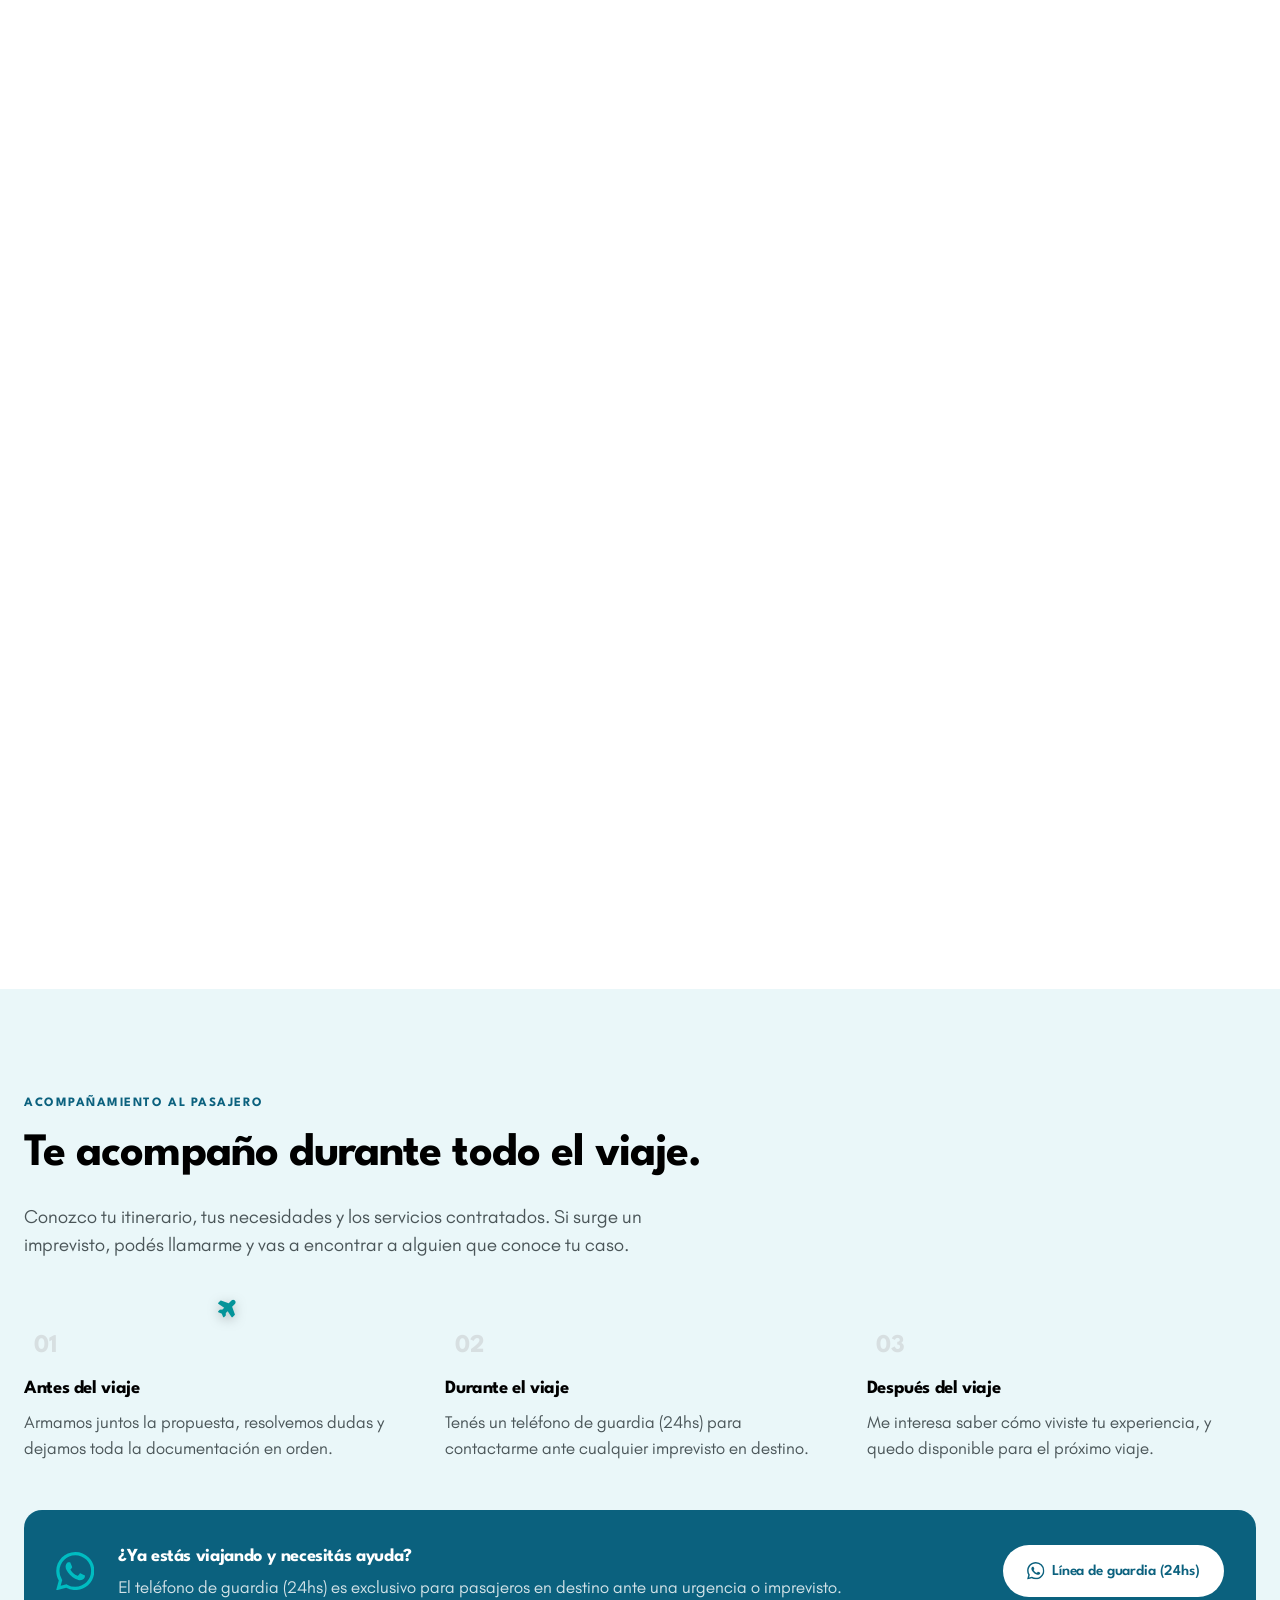
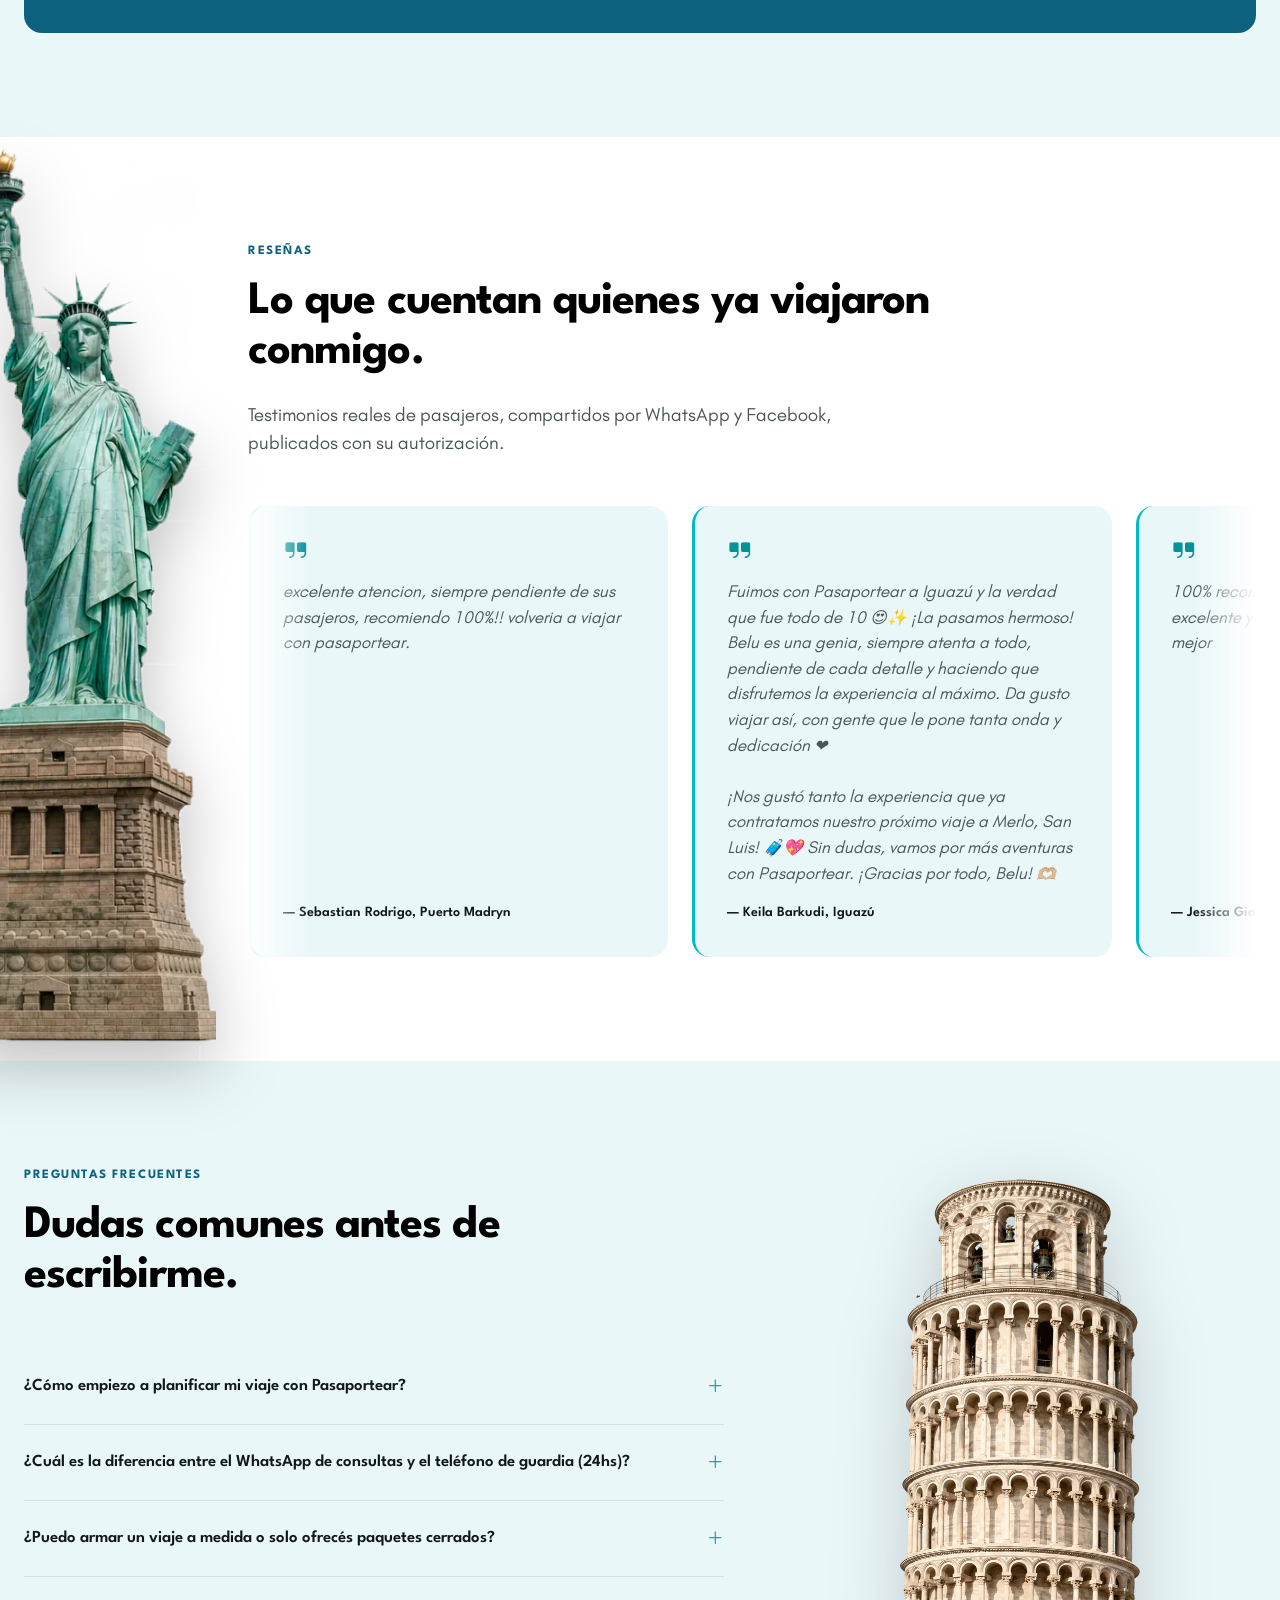
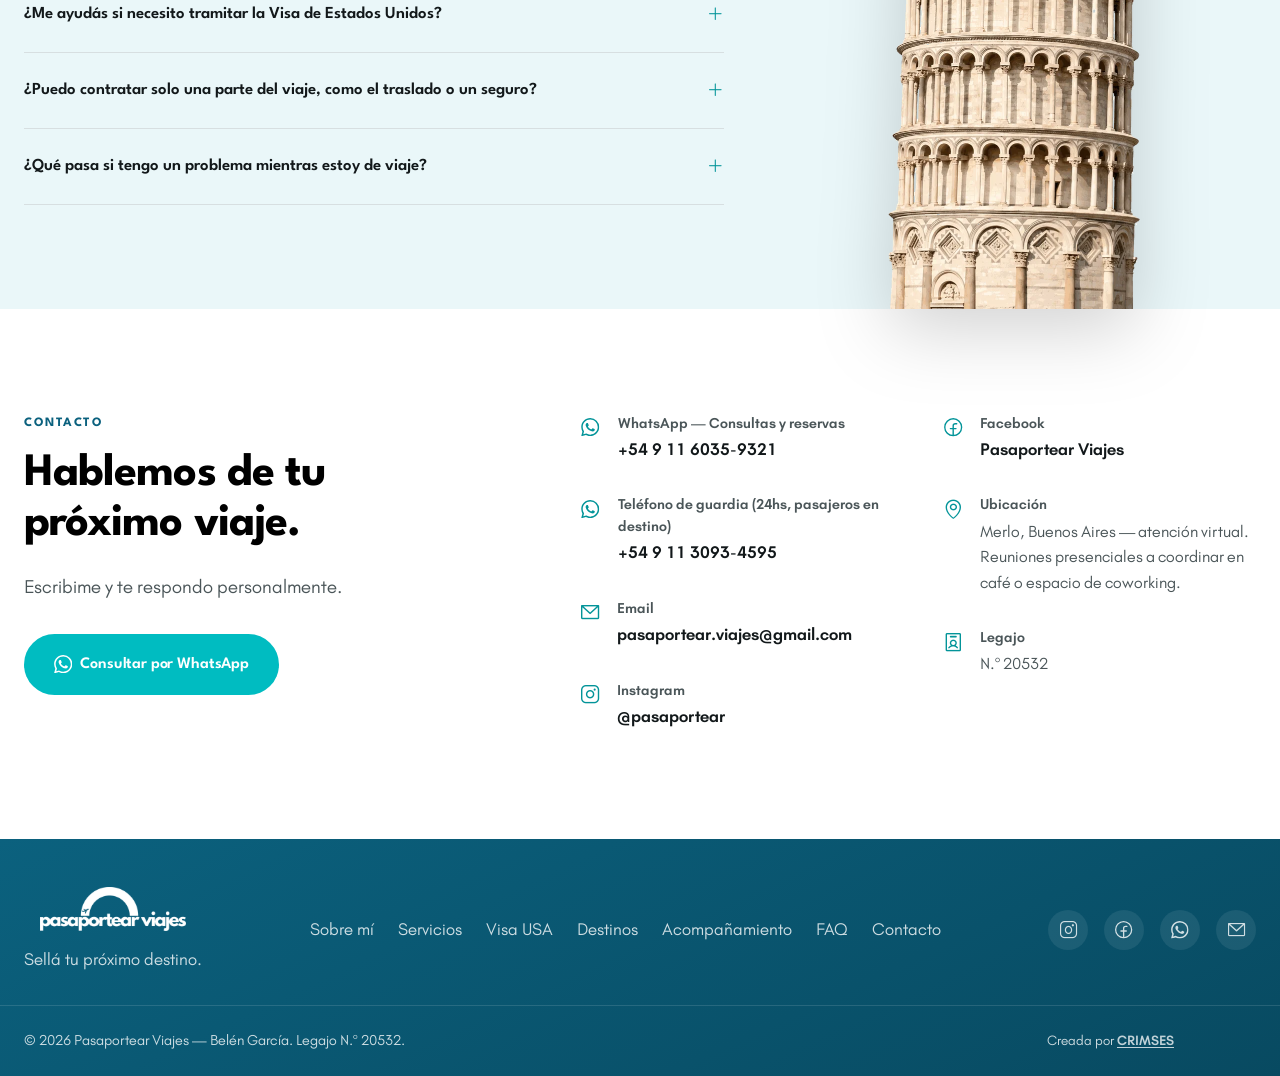
==== commit a2d74db2: "Agrega logos de Europamundo y Sandos al carrusel de marcas Reemplaza el texto de respaldo por las im" ====
--- a/index.html
+++ b/index.html
@@ -110,7 +110,7 @@
       <picture>
         <source media="(min-width: 901px)" srcset="assets/img/polaroid.webp">
         <!-- en celular las fotos están ocultas: se usa un pixel transparente y no se descarga nada -->
-        <img src="[data-uri]" width="1280" height="1280" alt="" decoding="async">
+        <img src="[data-uri]" width="1024" height="1024" alt="" decoding="async">
       </picture>
     </div>
     <div class="container">
@@ -290,8 +290,8 @@
       <ul class="brands-track">
         <li><img class="brand-logo brand-logo--aerolineas" src="assets/img/marcas/aerolineas-argentinas.svg" width="2578" height="513" alt="Aerolíneas Argentinas" loading="lazy" decoding="async"><i class="ph-fill ph-airplane-tilt" aria-hidden="true"></i></li>
         <li><img class="brand-logo brand-logo--iberostar" src="assets/img/marcas/iberostar.jpg" width="420" height="247" alt="Iberostar" loading="lazy" decoding="async"><i class="ph-fill ph-airplane-tilt" aria-hidden="true"></i></li>
-        <li><span class="brand-name">Europamundo</span><i class="ph-fill ph-airplane-tilt" aria-hidden="true"></i></li>
-        <li><span class="brand-name">Sandos</span><i class="ph-fill ph-airplane-tilt" aria-hidden="true"></i></li>
+        <li><img class="brand-logo brand-logo--europamundo" src="assets/img/marcas/europamundo.png" width="480" height="83" alt="Europamundo" loading="lazy" decoding="async"><i class="ph-fill ph-airplane-tilt" aria-hidden="true"></i></li>
+        <li><img class="brand-logo brand-logo--sandos" src="assets/img/marcas/sandos.png" width="800" height="507" alt="Sandos" loading="lazy" decoding="async"><i class="ph-fill ph-airplane-tilt" aria-hidden="true"></i></li>
         <li><img class="brand-logo brand-logo--riu" src="assets/img/marcas/riu.svg" width="91" height="54" alt="RIU" loading="lazy" decoding="async"><i class="ph-fill ph-airplane-tilt" aria-hidden="true"></i></li>
         <li><img class="brand-logo brand-logo--iberia" src="assets/img/marcas/iberia.svg" width="400" height="88" alt="Iberia" loading="lazy" decoding="async"><i class="ph-fill ph-airplane-tilt" aria-hidden="true"></i></li>
         <li><img class="brand-logo brand-logo--emirates" src="assets/img/marcas/emirates.svg" width="131" height="90" alt="Emirates" loading="lazy" decoding="async"><i class="ph-fill ph-airplane-tilt" aria-hidden="true"></i></li>
--- a/assets/css/style.css
+++ b/assets/css/style.css
@@ -1563,6 +1563,8 @@
 .brand-logo--latam { height: calc(2.006rem * var(--bs)); margin: calc(-0.01rem * var(--bs)) calc(0rem * var(--bs)) calc(-0.01rem * var(--bs)) calc(0rem * var(--bs)); }
 .brand-logo--jetsmart { height: calc(1.993rem * var(--bs)); margin: calc(0rem * var(--bs)) calc(0rem * var(--bs)) calc(0rem * var(--bs)) calc(0rem * var(--bs)); }
 .brand-logo--hertz { height: calc(5.055rem * var(--bs)); margin: calc(-1.213rem * var(--bs)) calc(-2.018rem * var(--bs)) calc(-1.542rem * var(--bs)) calc(-1.944rem * var(--bs)); }
+.brand-logo--europamundo { height: calc(1.47rem * var(--bs)); margin: calc(0rem * var(--bs)) calc(0rem * var(--bs)) calc(0rem * var(--bs)) calc(0rem * var(--bs)); }
+.brand-logo--sandos { height: calc(2.9rem * var(--bs)); margin: calc(0rem * var(--bs)) calc(0rem * var(--bs)) calc(0rem * var(--bs)) calc(0rem * var(--bs)); }
 .brand-logo--iberostar { mix-blend-mode: multiply; }
 @media (hover: hover) {
   .brands-track li:hover .brand-logo { filter: grayscale(0); }
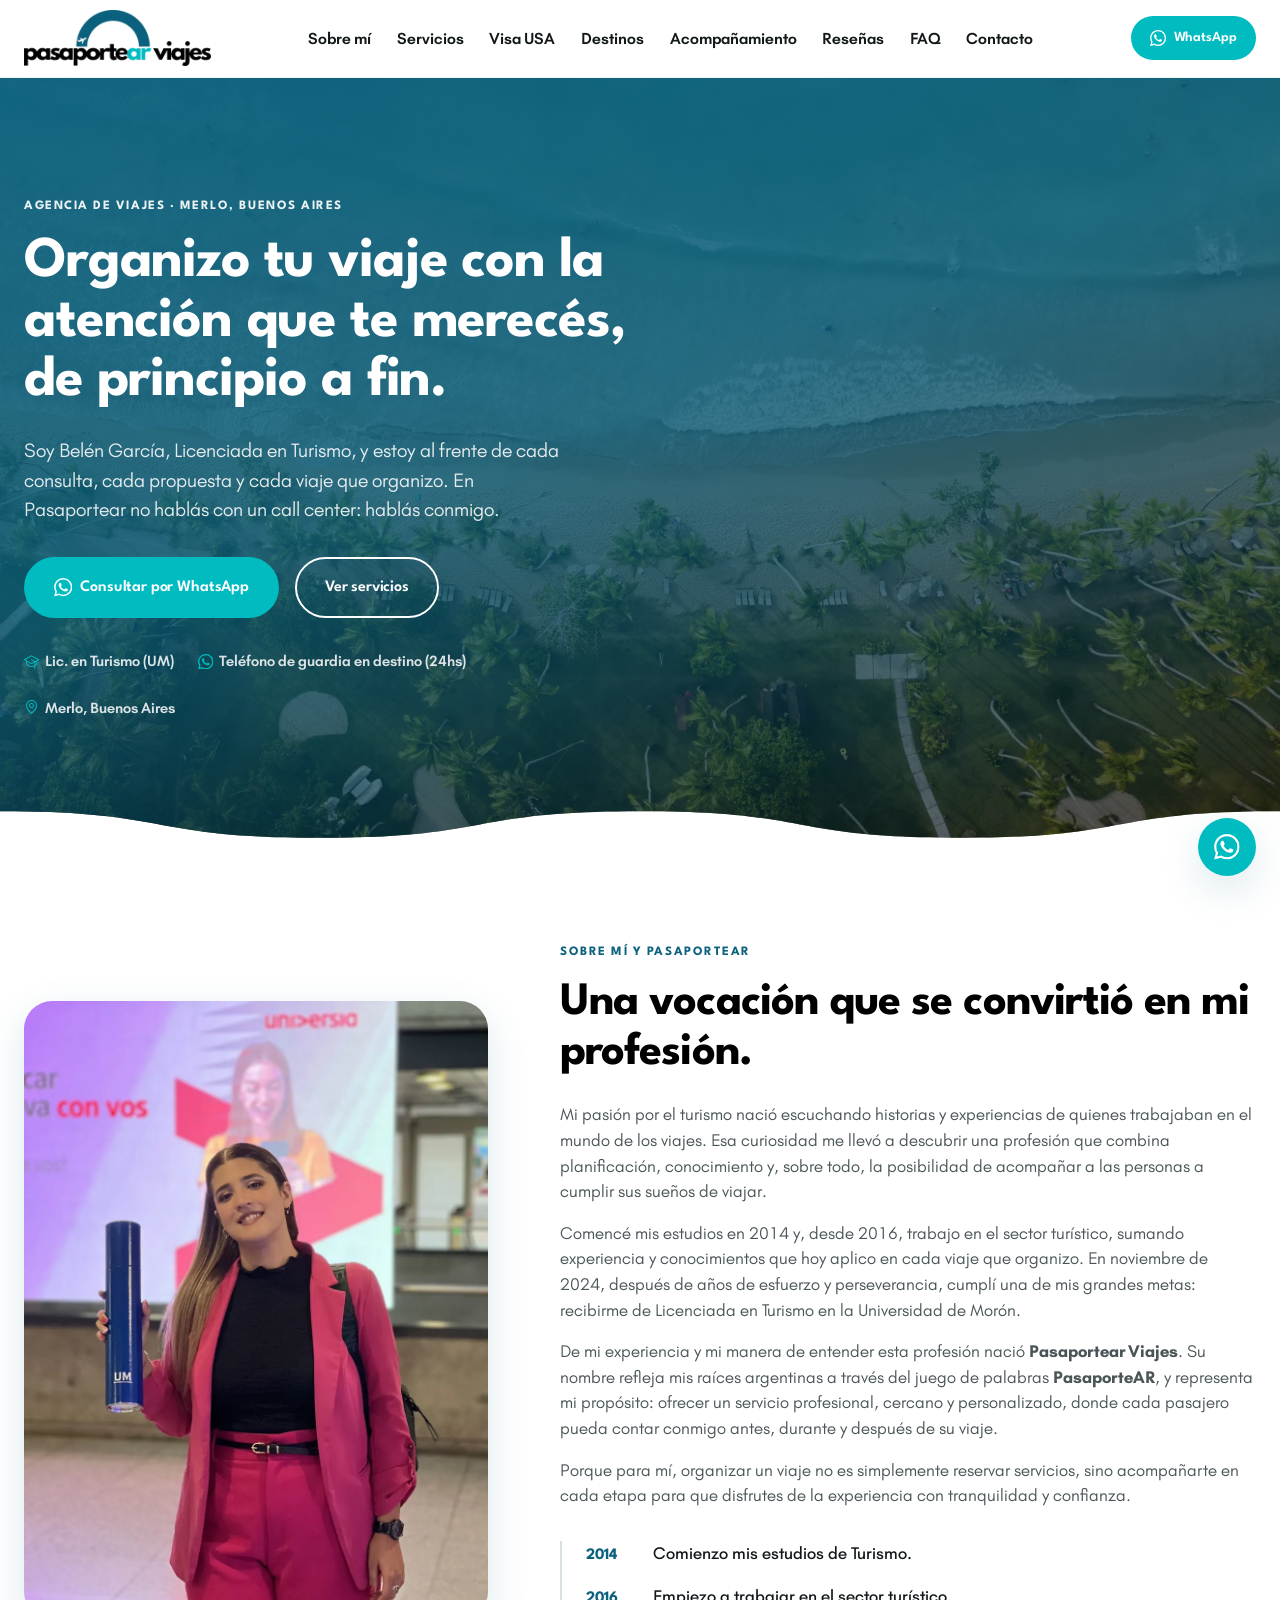
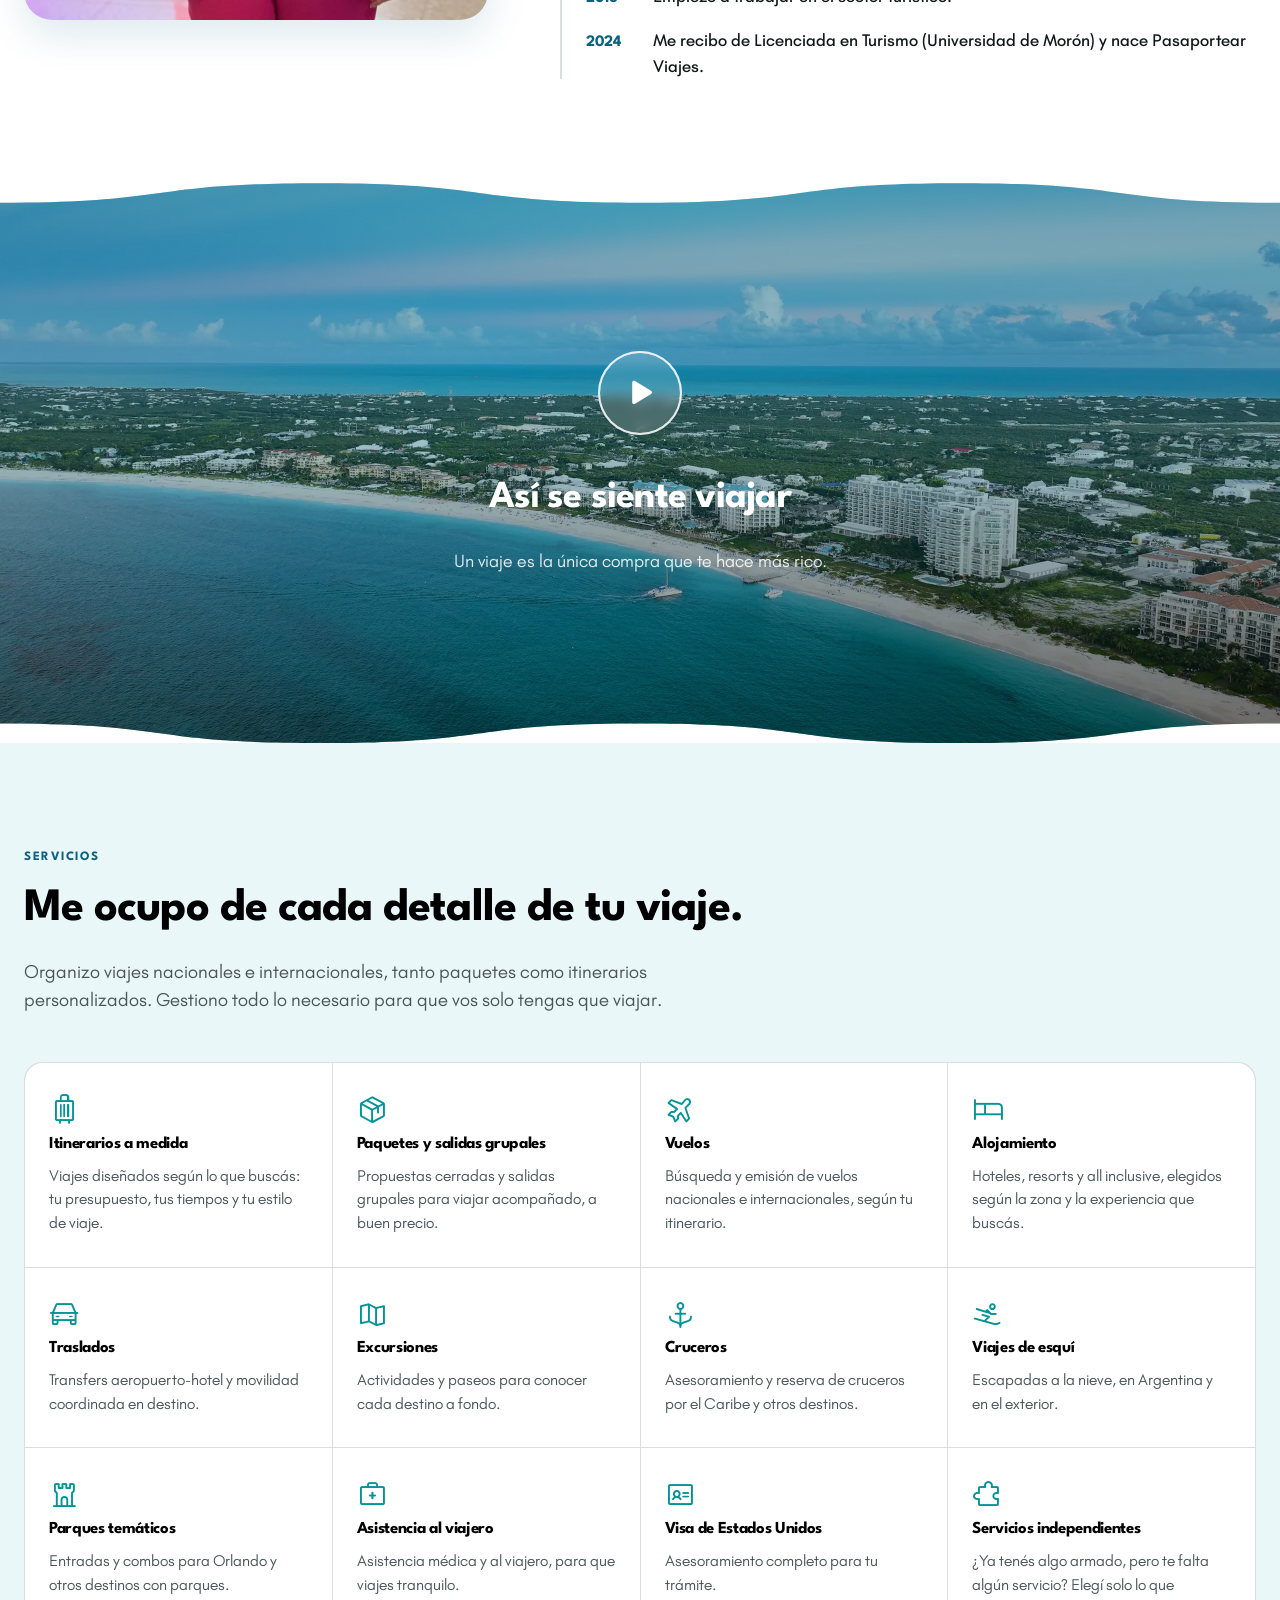
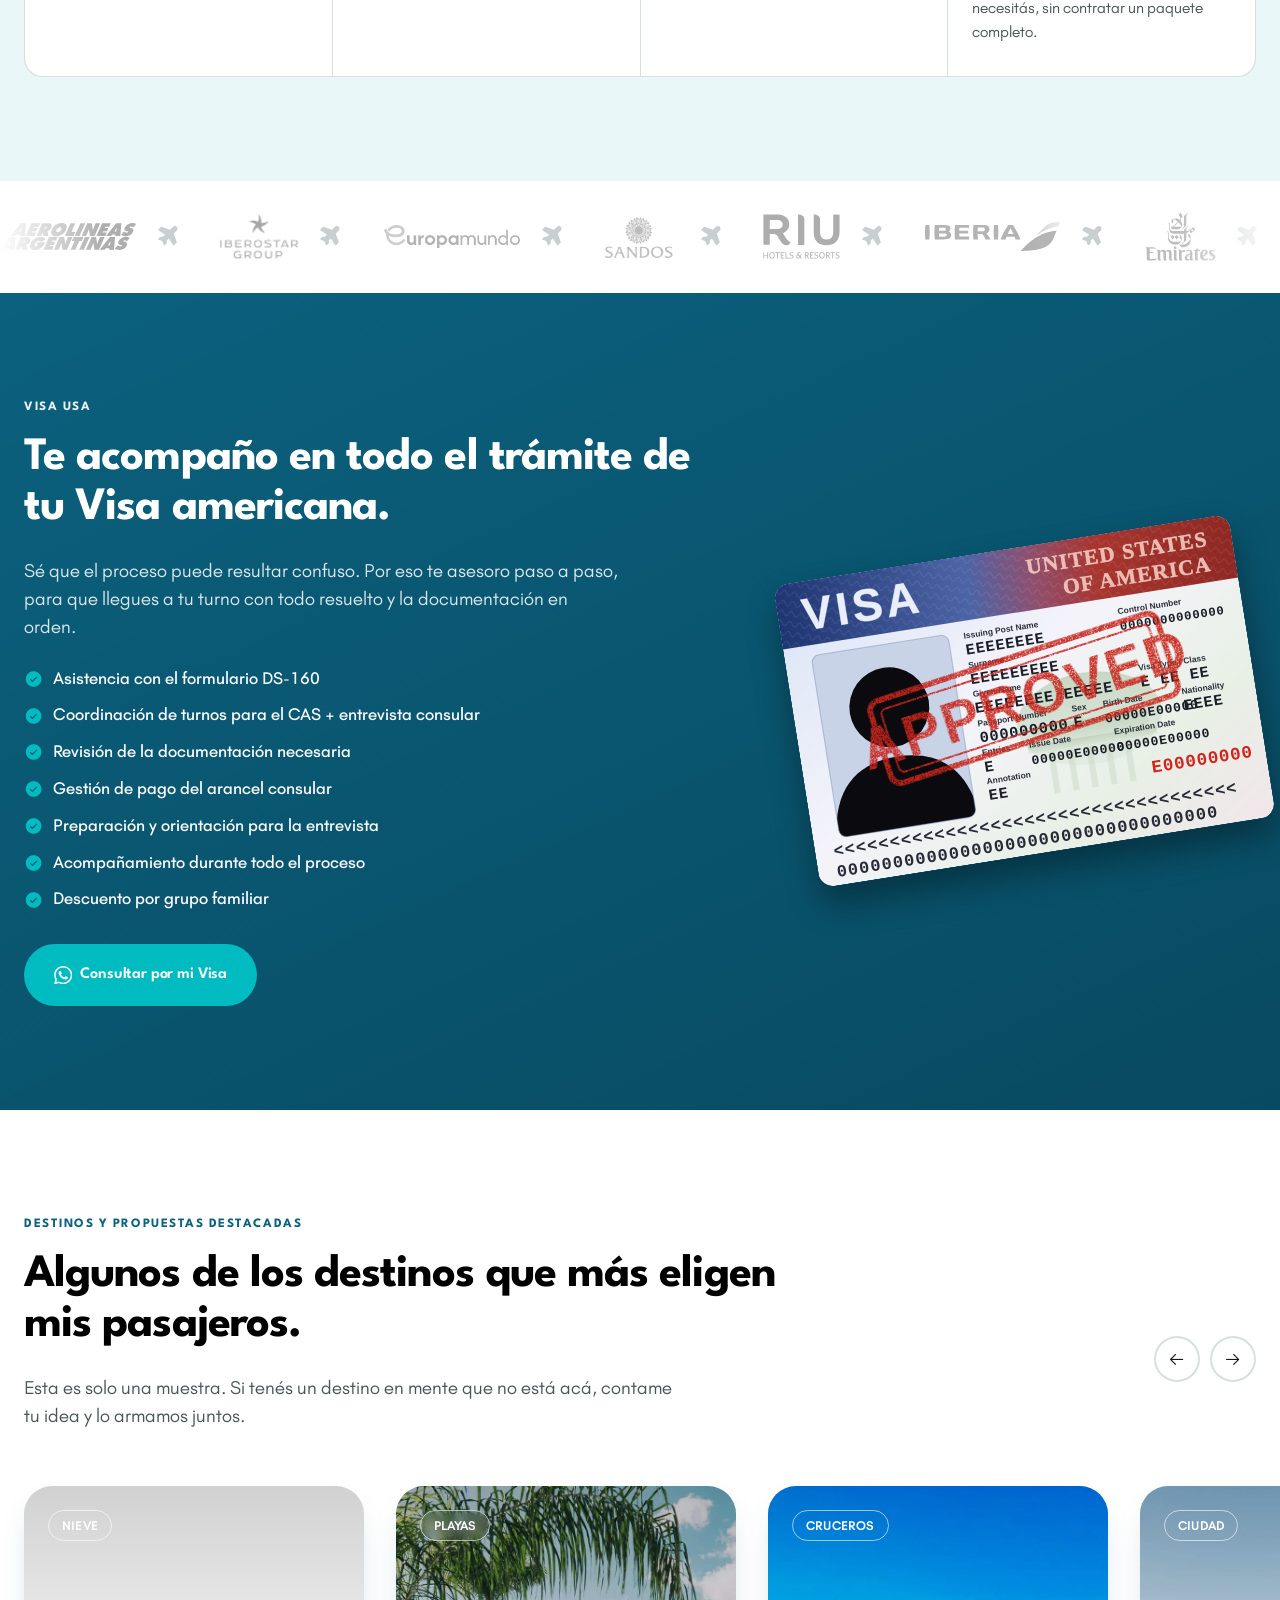
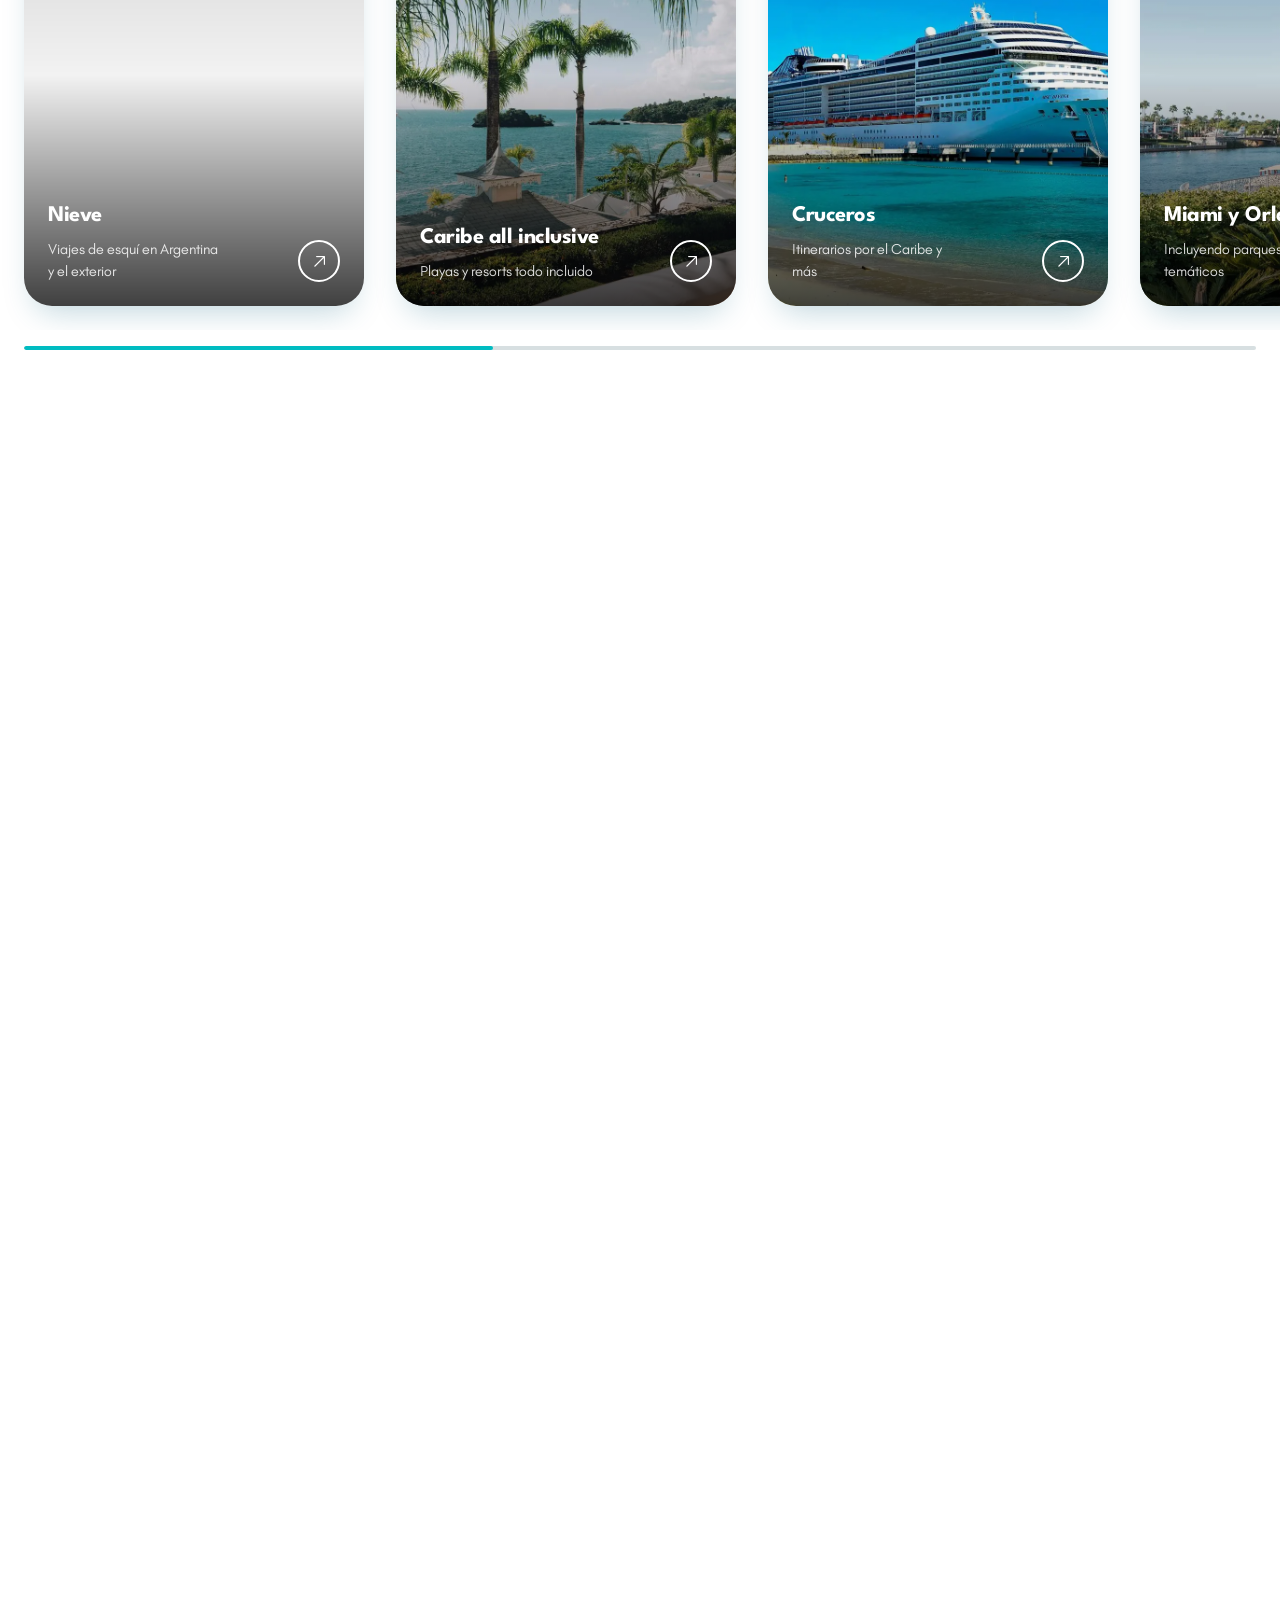
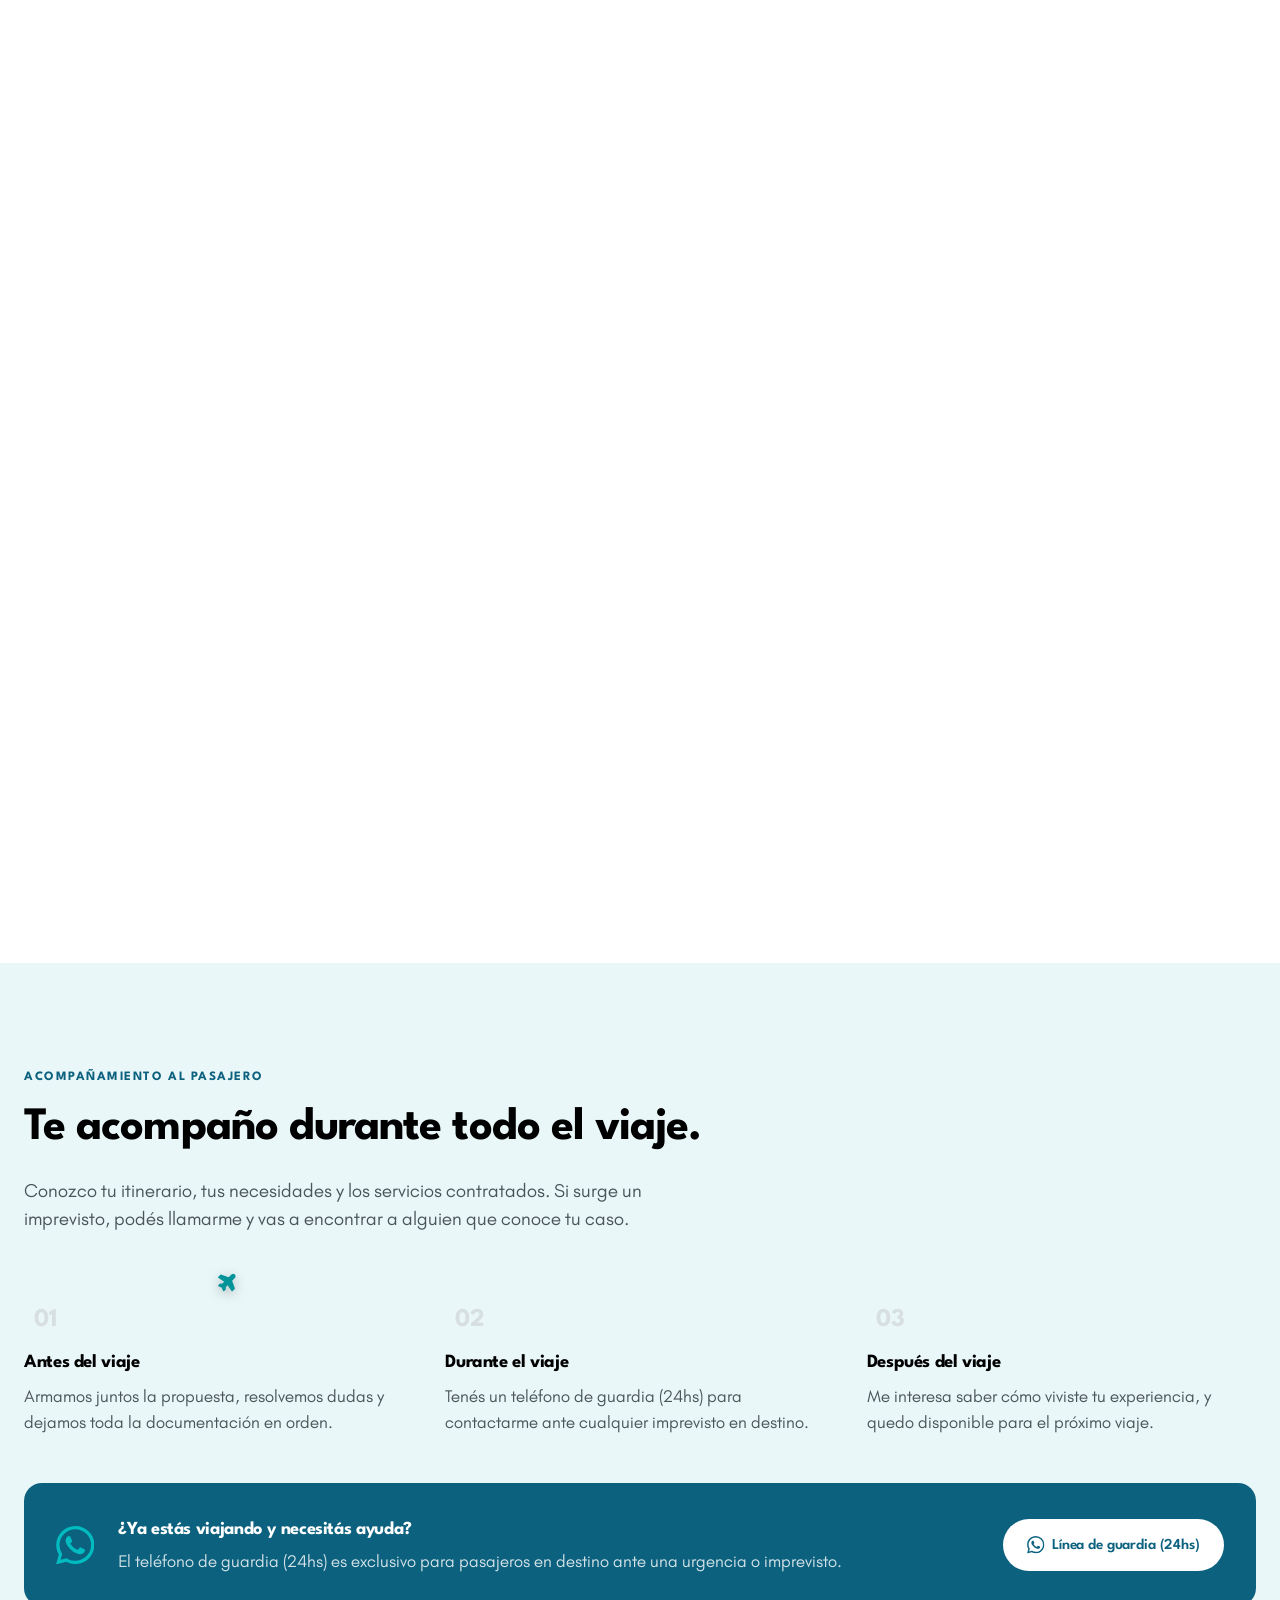
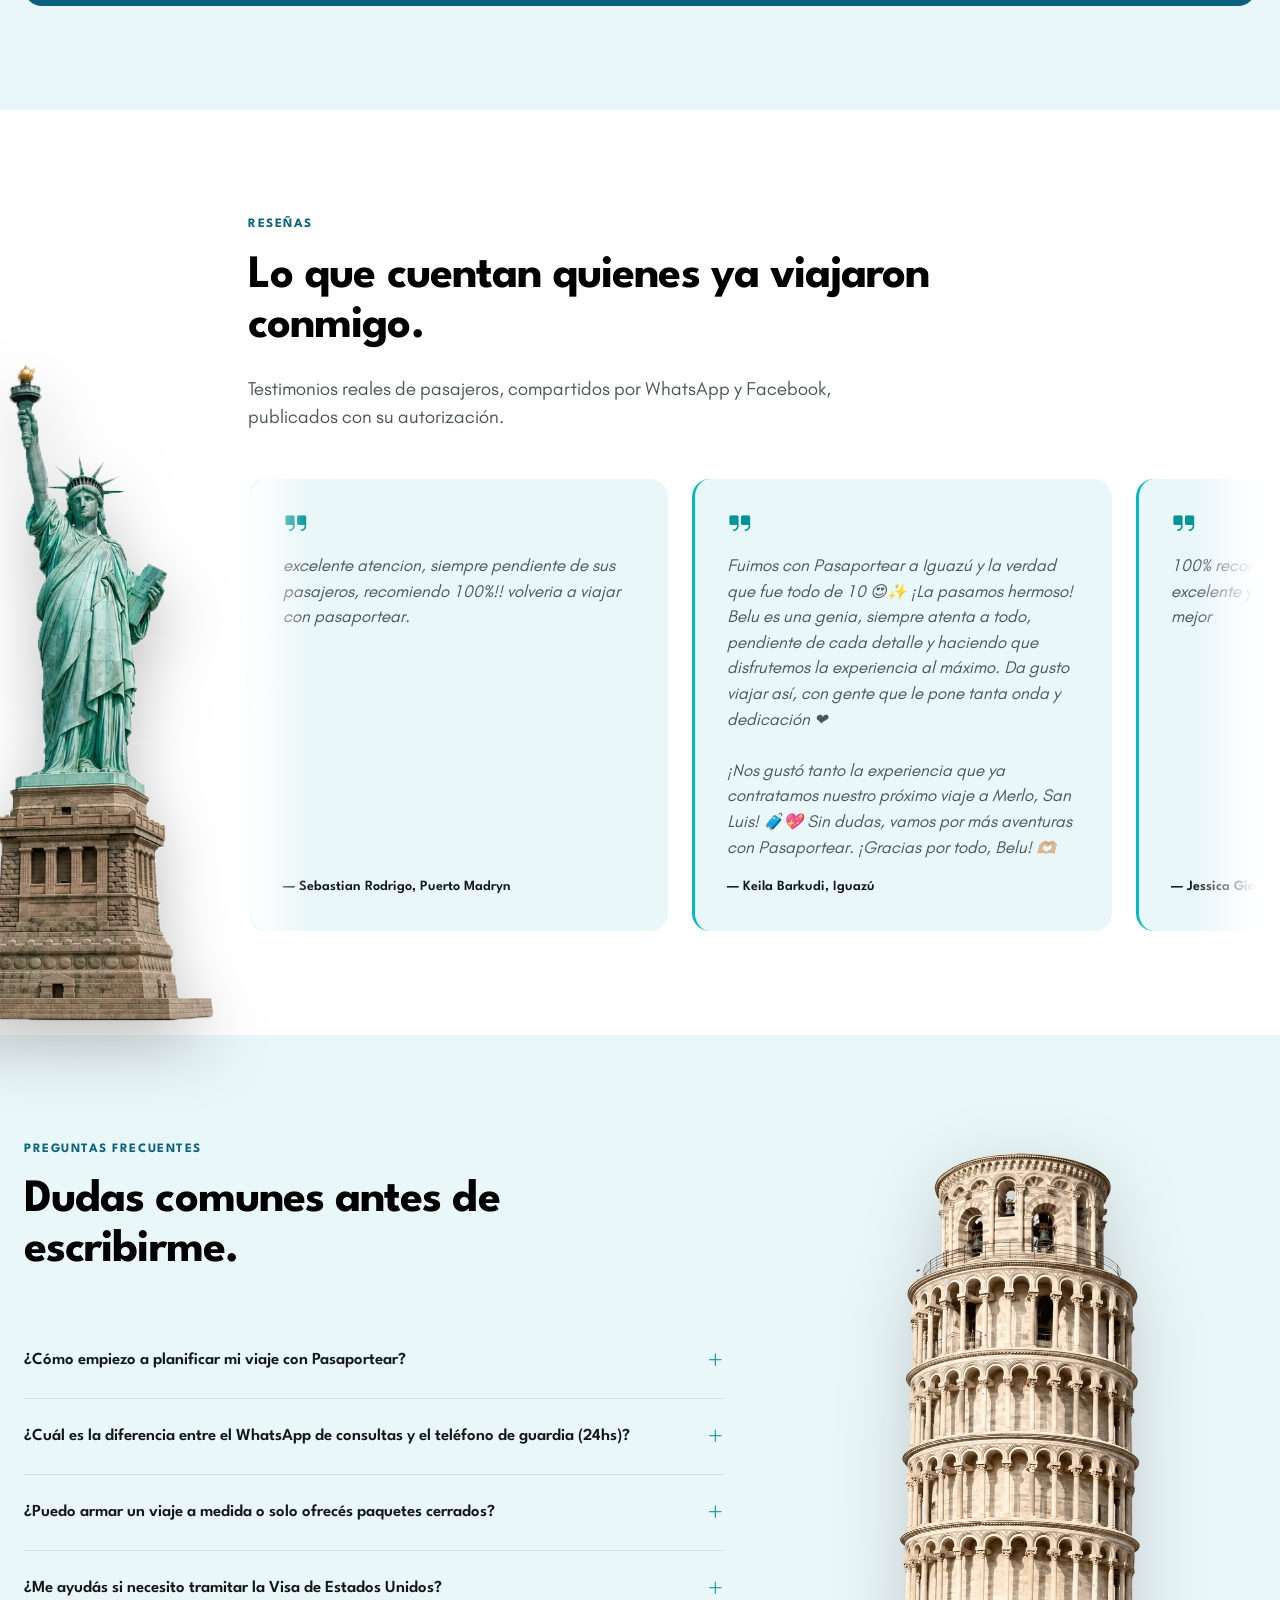
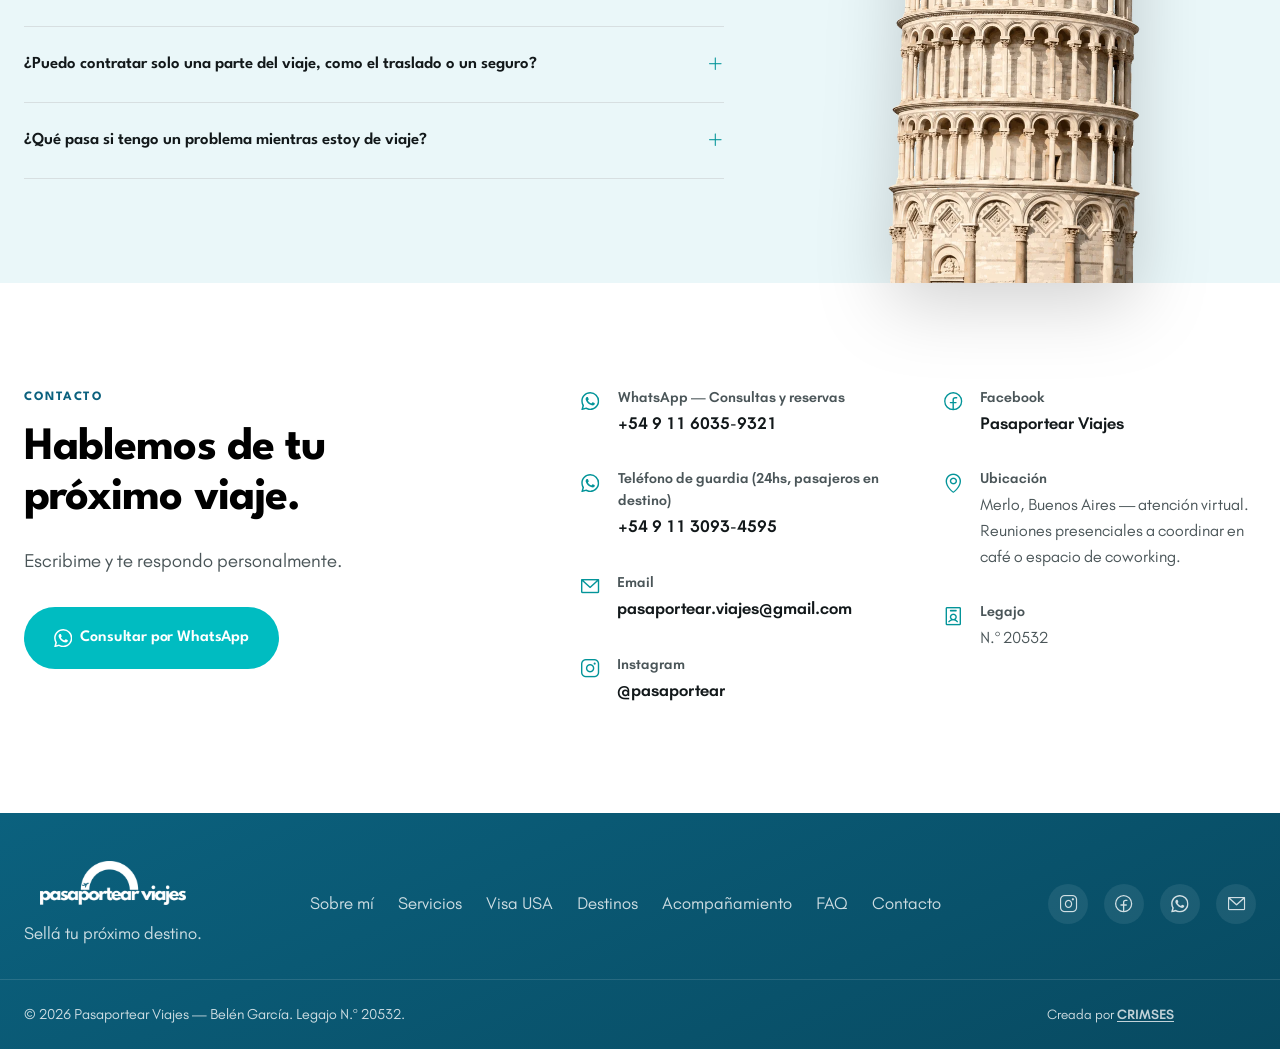
==== commit 383aedfb: "Circuitos: tarjeta de Sudeste Asiático pasa a categoria Playas Co-Authored-By: Claude Opus 4.7 <nore" ====
--- a/index.html
+++ b/index.html
@@ -509,7 +509,7 @@
             <img src="assets/img/destinos/asia.webp" width="1200" height="739" alt="Barcos tradicionales en Maya Bay, Phi Phi" loading="lazy" decoding="async" style="object-position: 38% 50%">
           </div>
           <div class="destino-card__content">
-            <span class="destino-card__tag">Circuitos</span>
+            <span class="destino-card__tag">Playas</span>
             <div class="destino-card__bottom">
               <div class="destino-card__text">
                 <h3>Sudeste Asiático</h3>
--- a/assets/css/style.css
+++ b/assets/css/style.css
@@ -354,11 +354,12 @@
 }
 .resenas__decor {
   position: absolute;
-  inset: 0;
-  width: 100%;
-  height: 100%;
-  object-fit: cover;
-  object-position: center;
+  bottom: 0;
+  left: 50%;
+  width: clamp(680px, 52vw, 900px);
+  max-width: none;
+  height: auto;
+  transform: translateX(-50%);
   filter: drop-shadow(0 24px 32px rgba(0, 0, 0, 0.25));
 }
 .resenas__layout { position: relative; z-index: 1; }
@@ -736,13 +737,13 @@
   justify-content: center;
 }
 .visa__photo {
-  width: clamp(420px, 46vw, 700px);
+  width: clamp(340px, 36vw, 540px);
   max-width: none;
   flex-shrink: 0;
   height: auto;
-  border-radius: 20px;
-  transform: translateX(40px) rotate(-9deg);
-  filter: drop-shadow(0 18px 32px rgba(0, 0, 0, 0.35));
+  border-radius: 3.17% / 4.76%;
+  transform: rotate(-9deg);
+  box-shadow: 0 18px 32px rgba(0, 0, 0, 0.35);
 }
 
 /* ==========================================================================
@@ -830,6 +831,9 @@
 }
 
 .destinos-track {
+  width: max-content;
+  min-width: 100%;
+  box-sizing: border-box;
   display: flex;
   gap: var(--space-4);
   padding-block: 0.5rem var(--space-3);
@@ -1361,7 +1365,9 @@
 
   .visa__grid { grid-template-columns: 1fr; text-align: center; }
   .visa__lead { margin-inline: auto; }
-  .check-list { align-items: center; }
+  .check-list { align-items: flex-start; width: fit-content; max-width: 100%; margin-inline: auto; text-align: left; }
+  .check-list li { align-items: flex-start; }
+  .check-list i { margin-top: 0.15em; }
   .visa__media { order: -1; }
   .visa__icon { font-size: 8rem; }
   .visa__photo { width: min(320px, 80vw); max-width: 100%; transform: rotate(-6deg); }
@@ -1384,6 +1390,8 @@
   .destinos-head { flex-direction: column; align-items: flex-start; }
   .destinos-nav { display: none; }
   .destino-card { width: 78vw; height: 380px; }
+  .destinos-track { padding-right: 11vw; }
+  .destino-card:last-child { scroll-snap-align: center; }
   .guard-banner { flex-direction: column; text-align: center; }
   .hero__actions { flex-direction: column; }
   .hero__actions .btn { width: 100%; }
